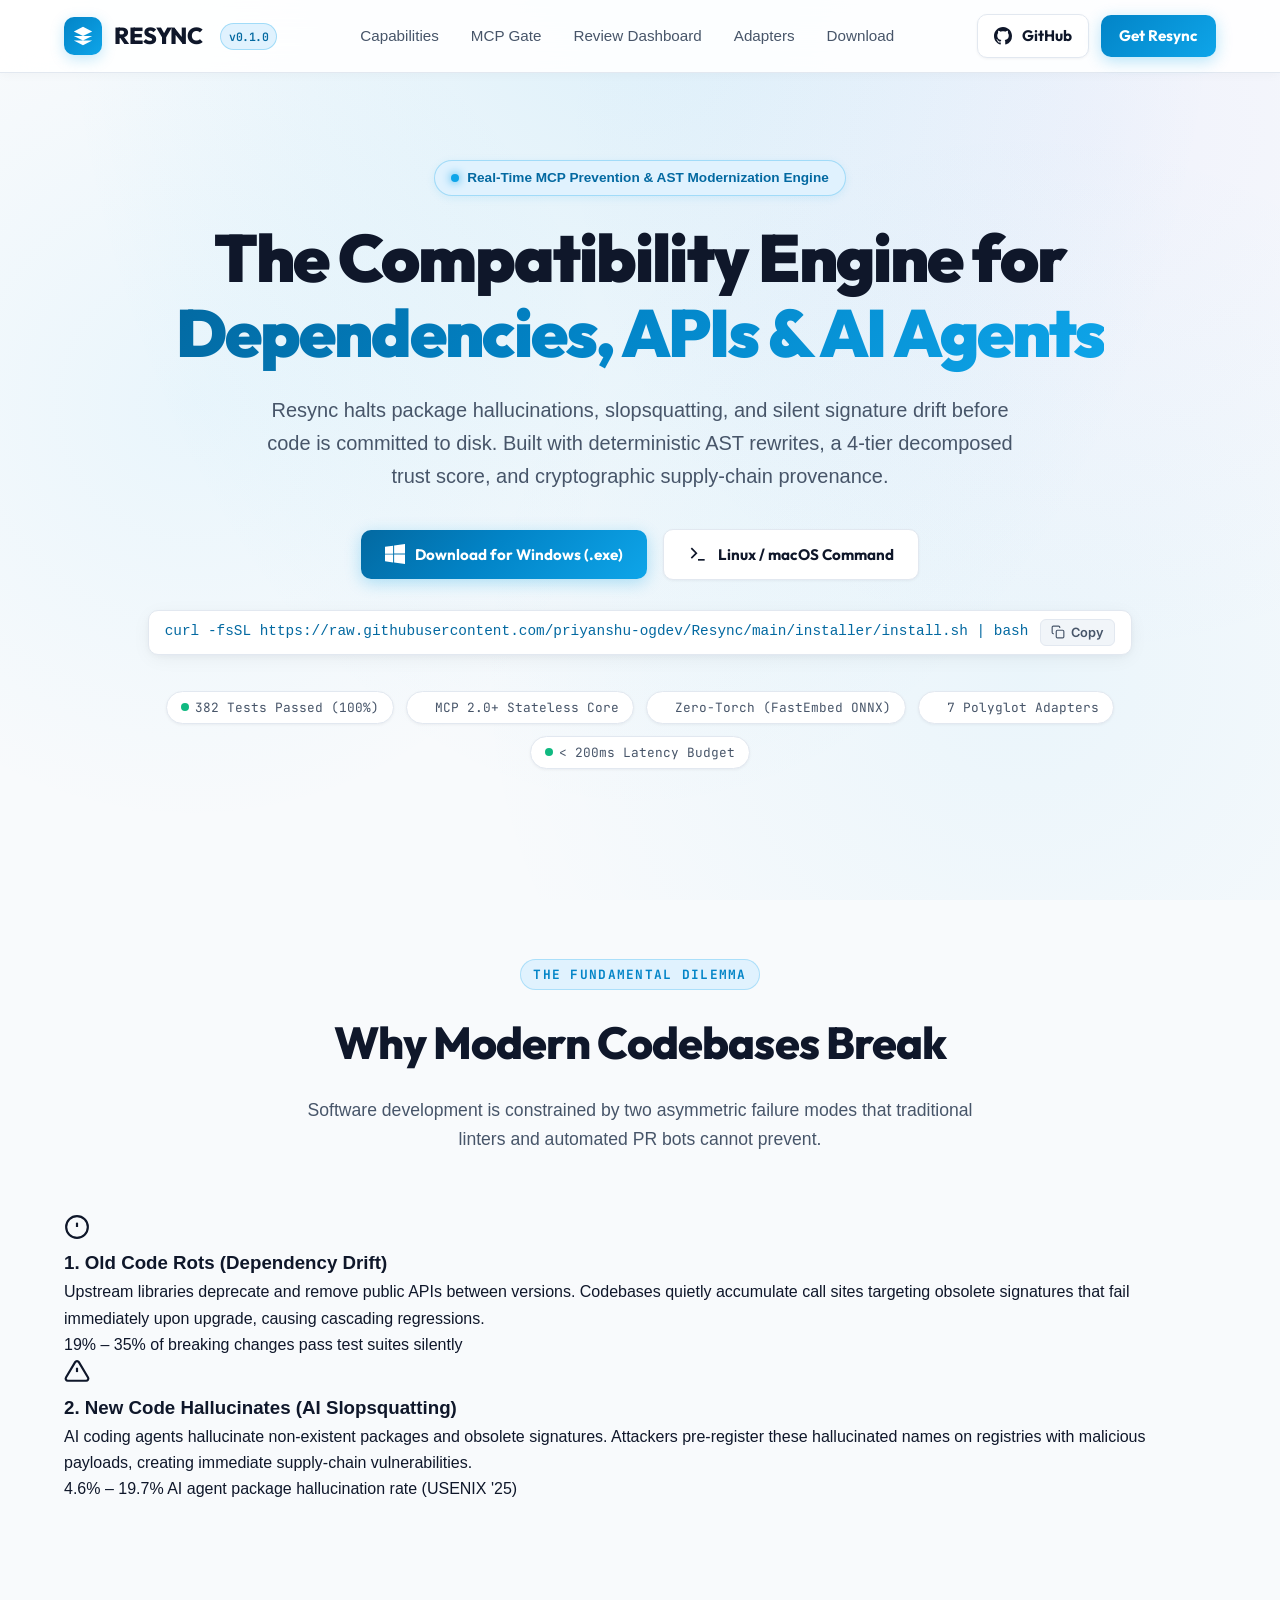
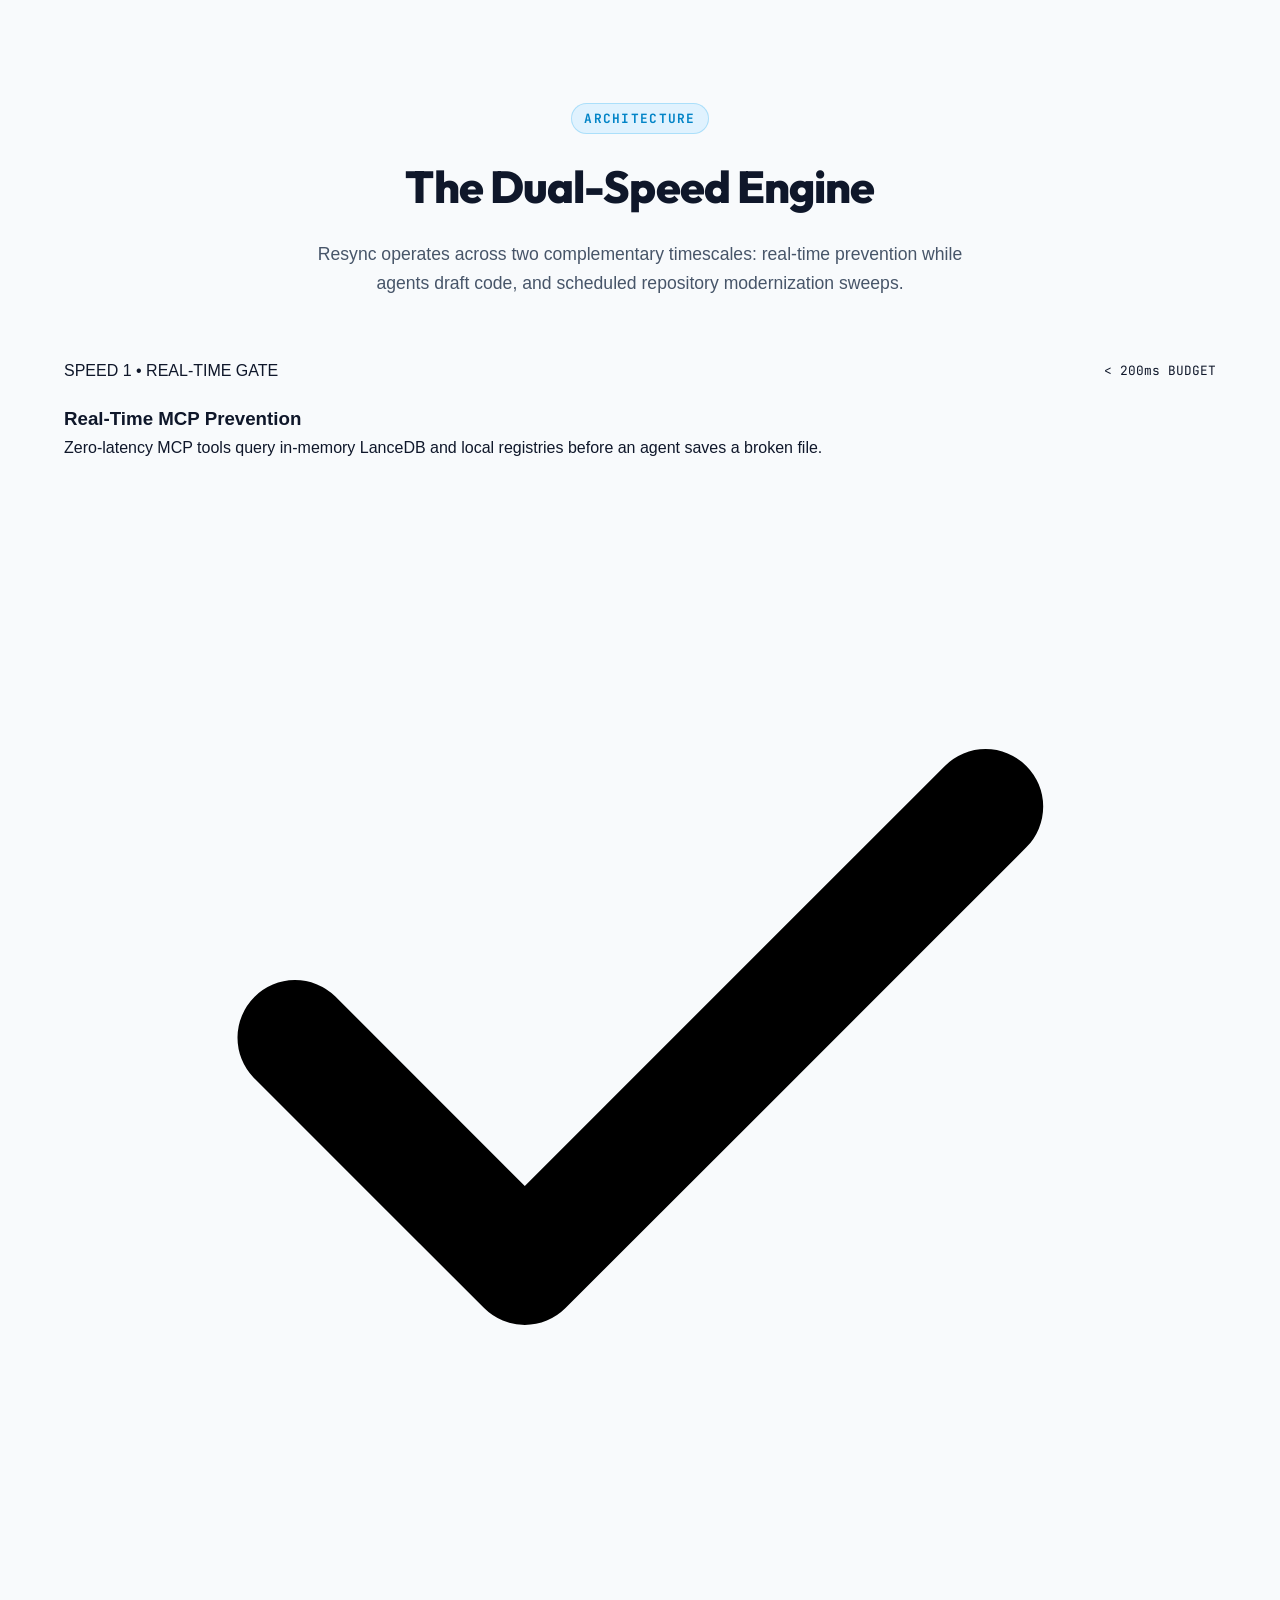
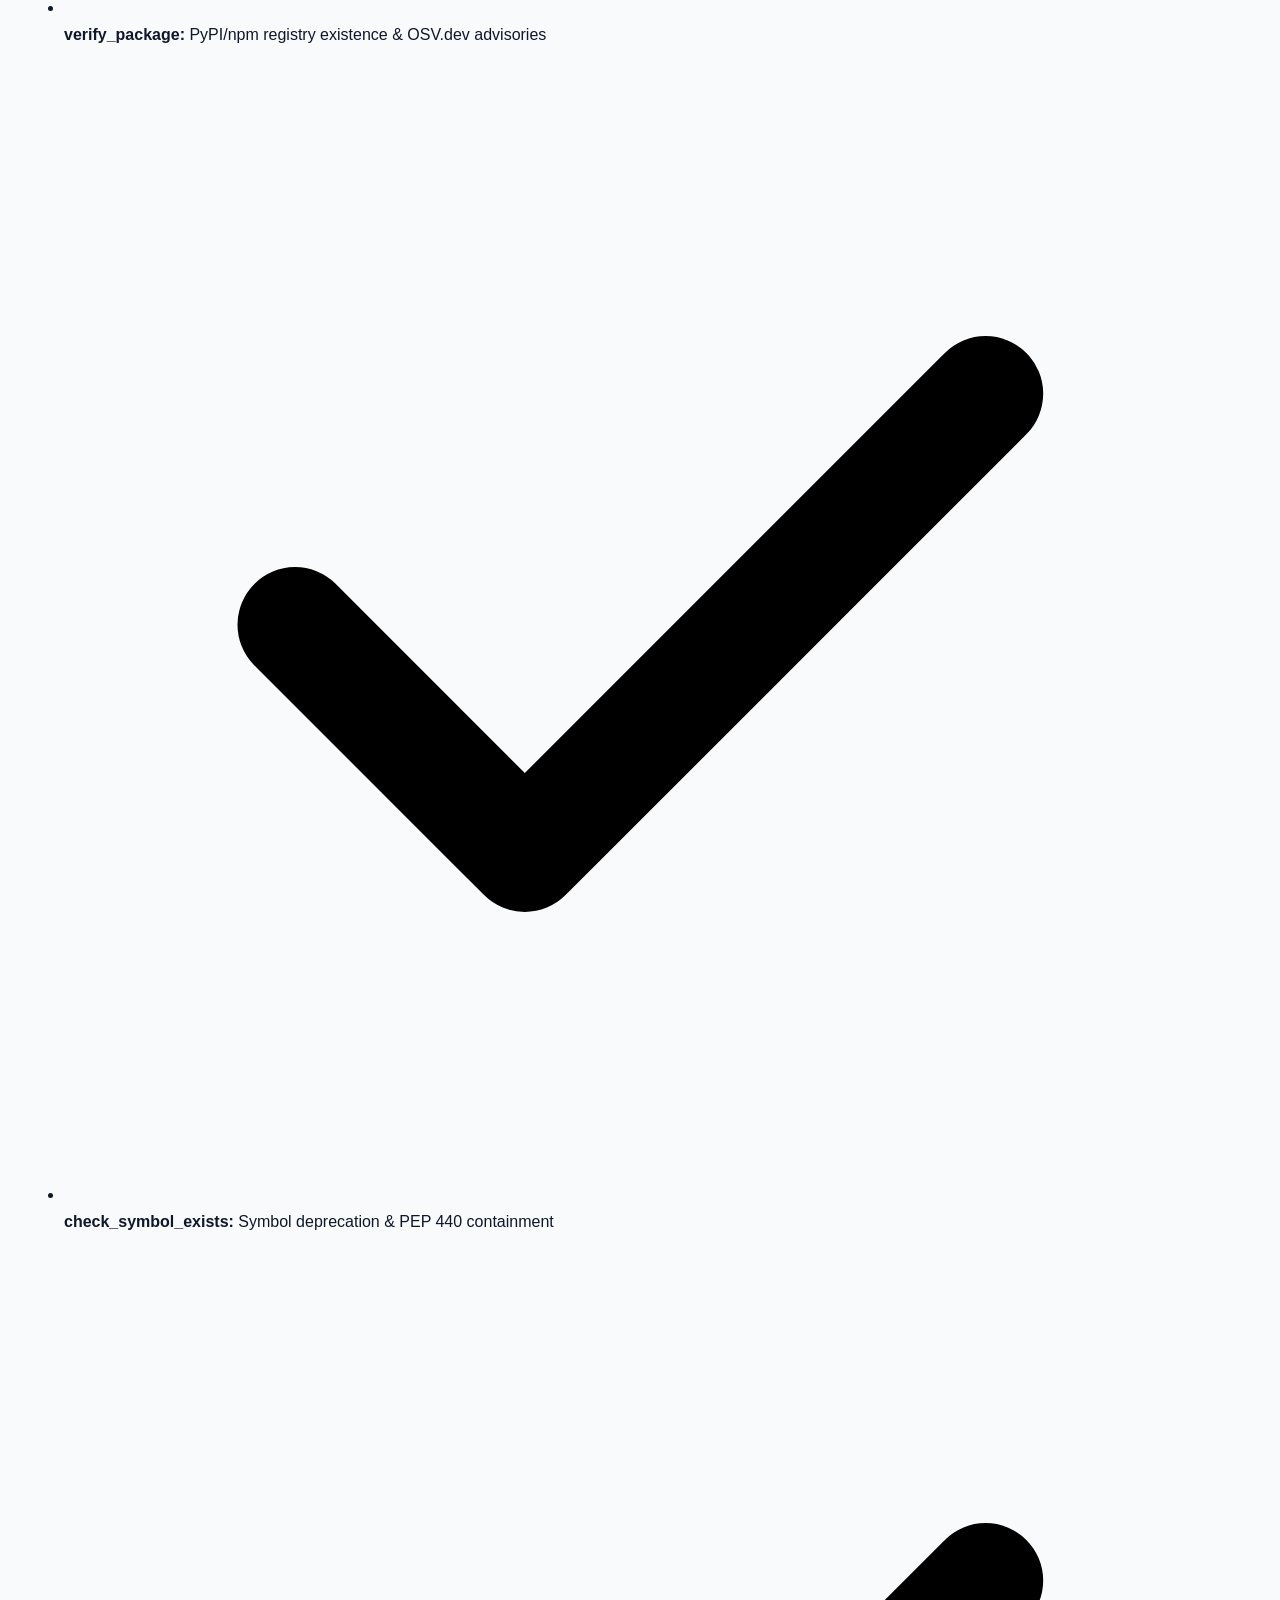
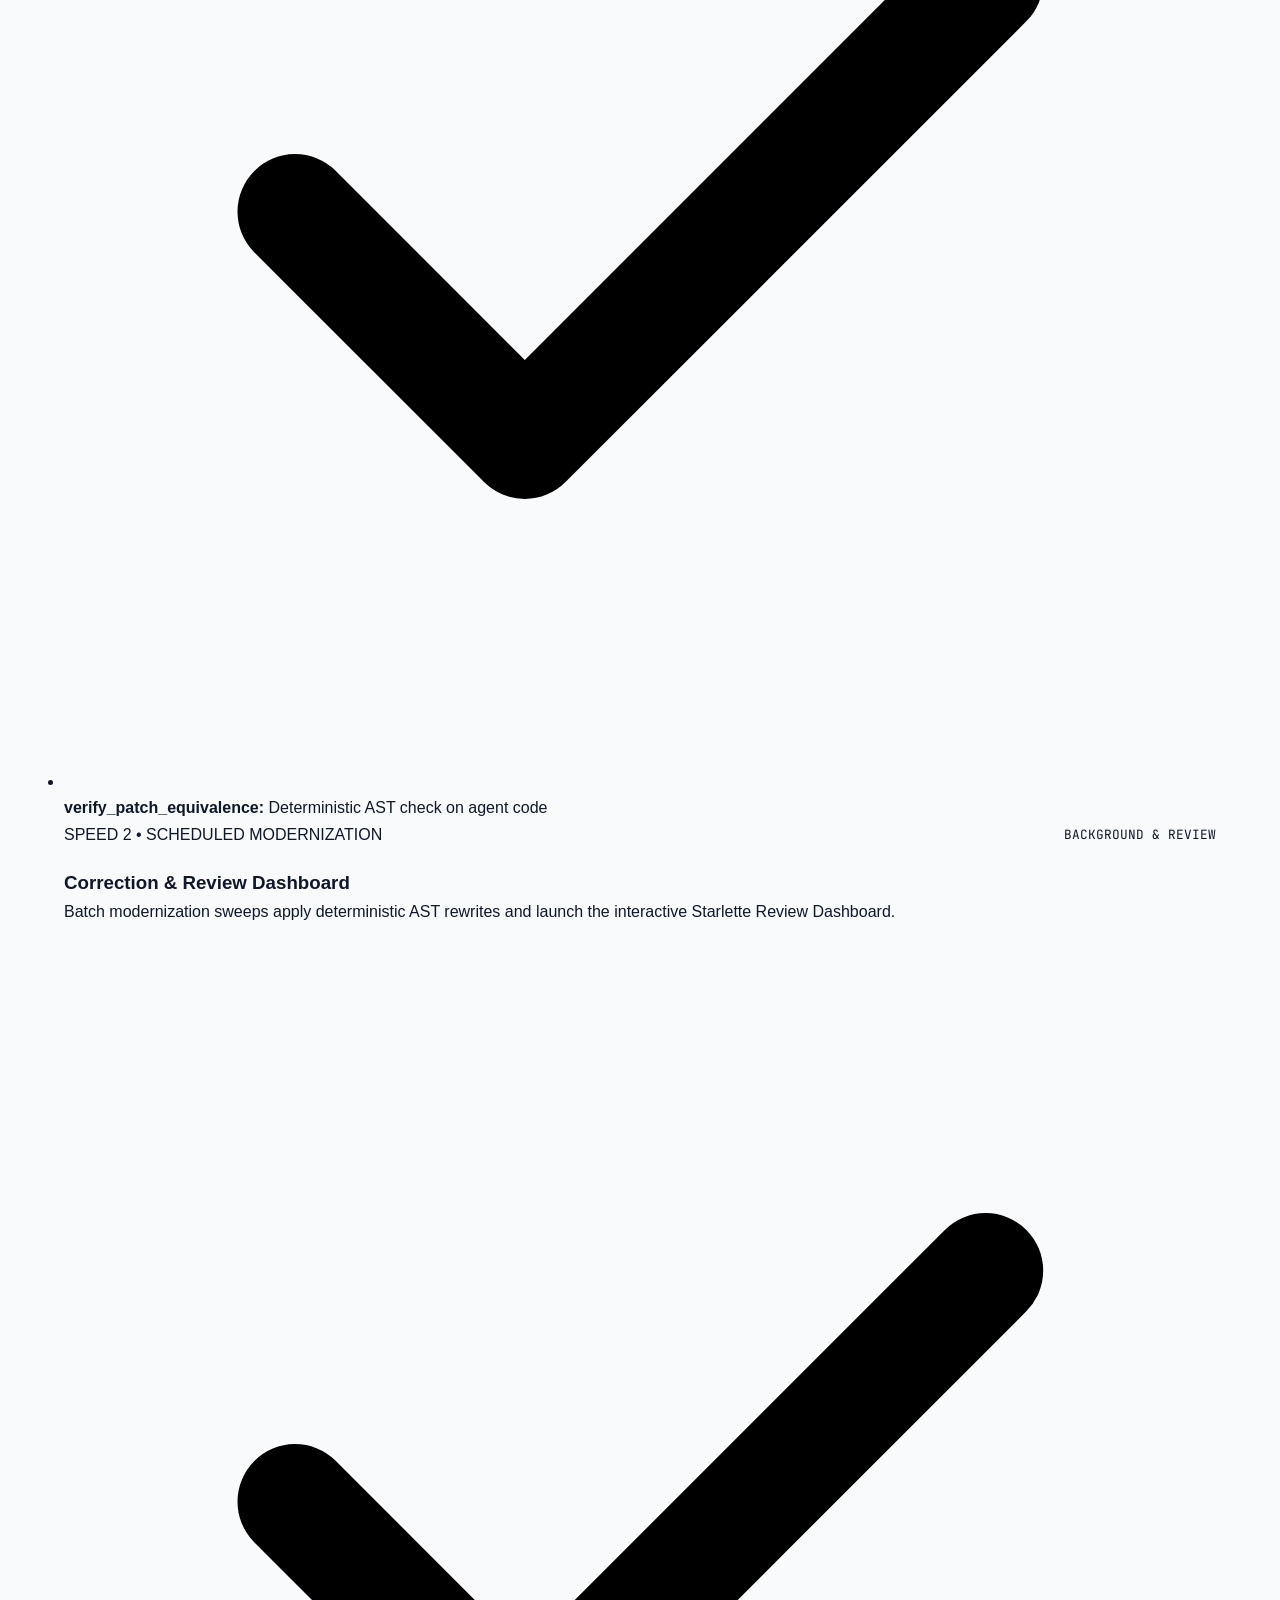
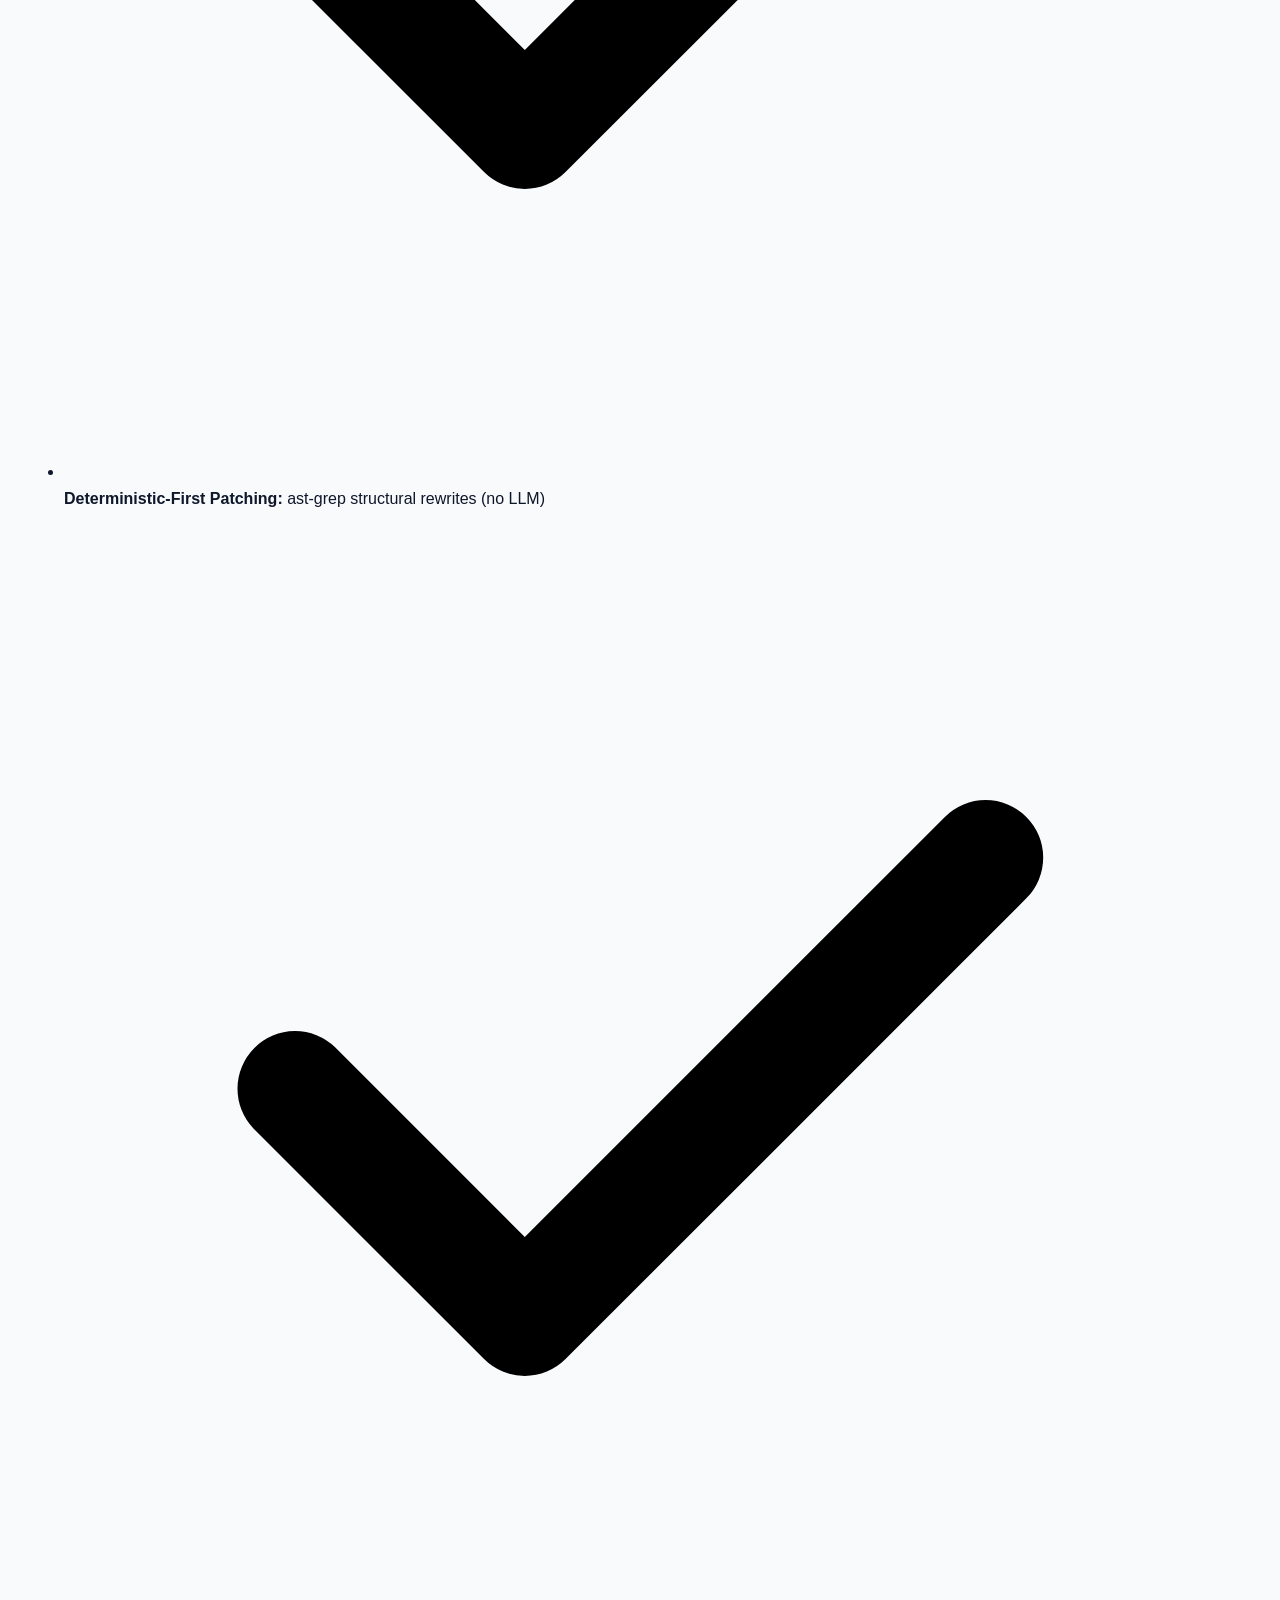
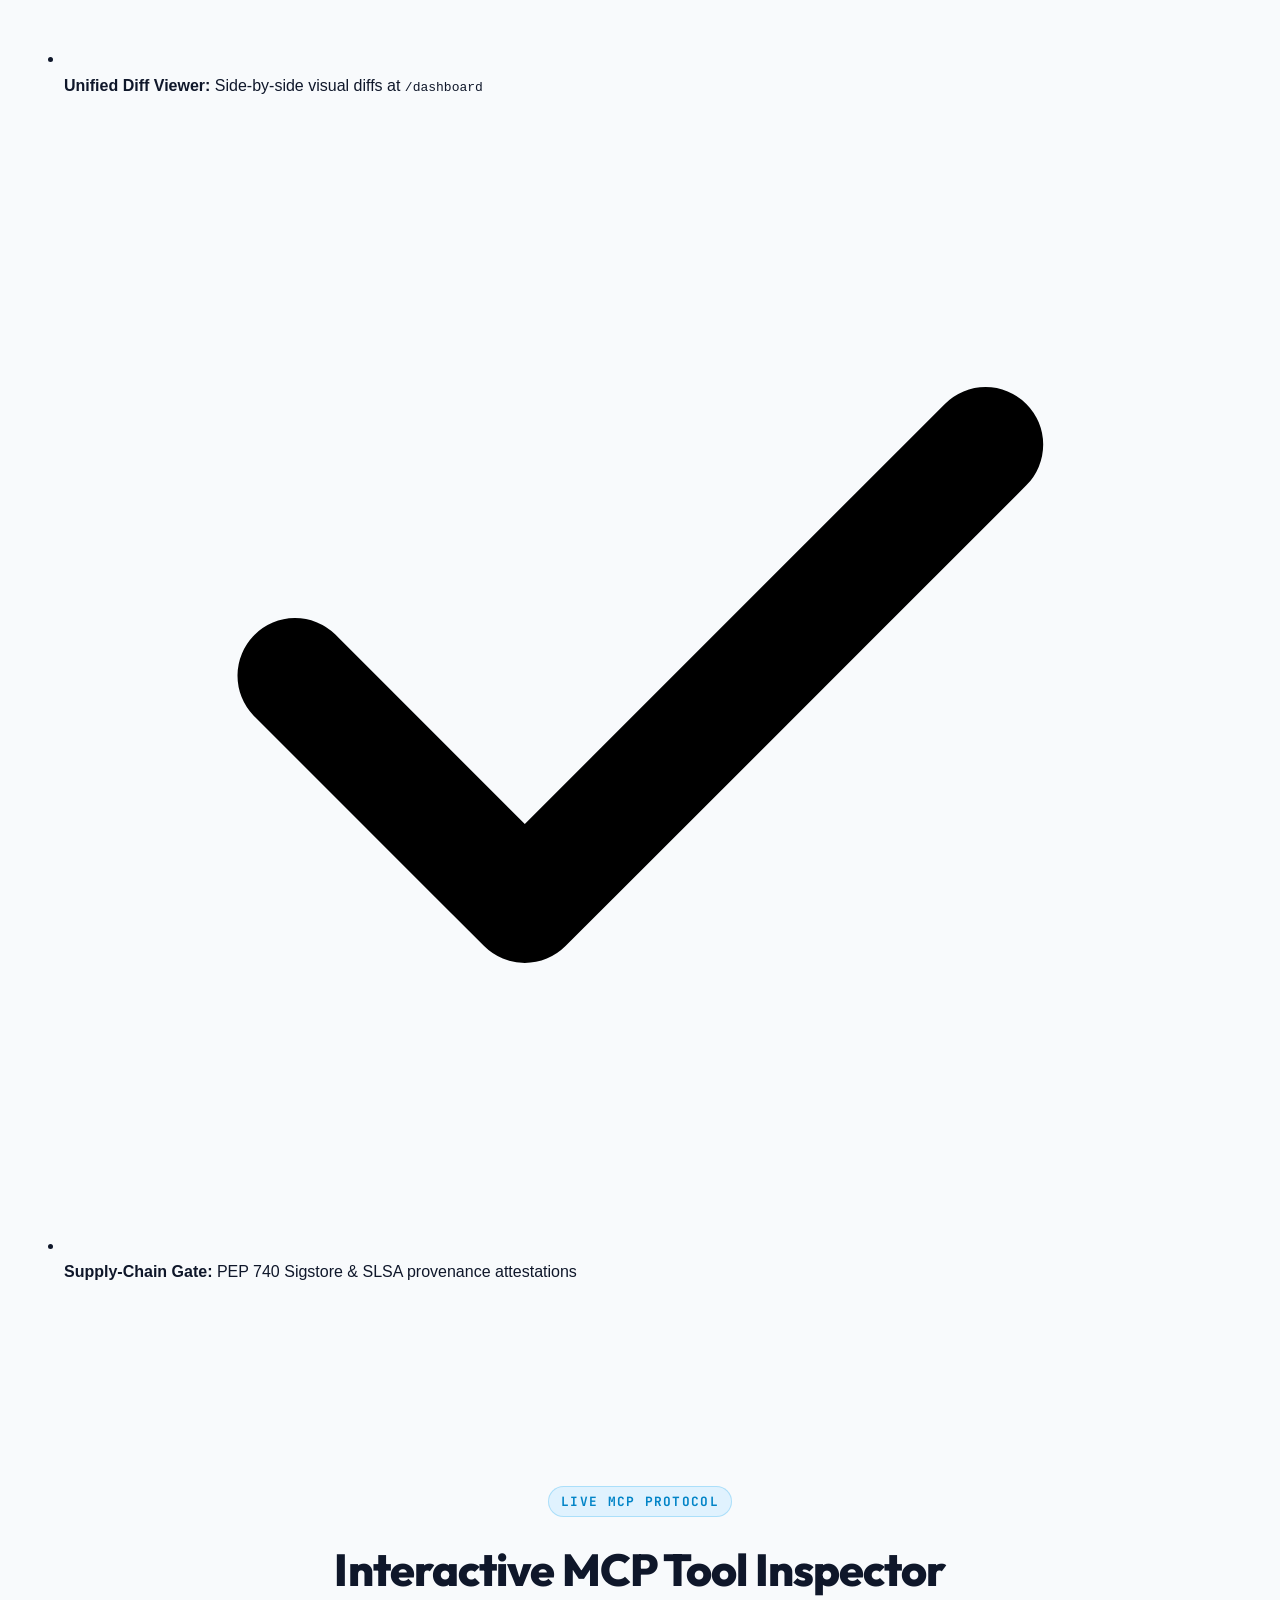
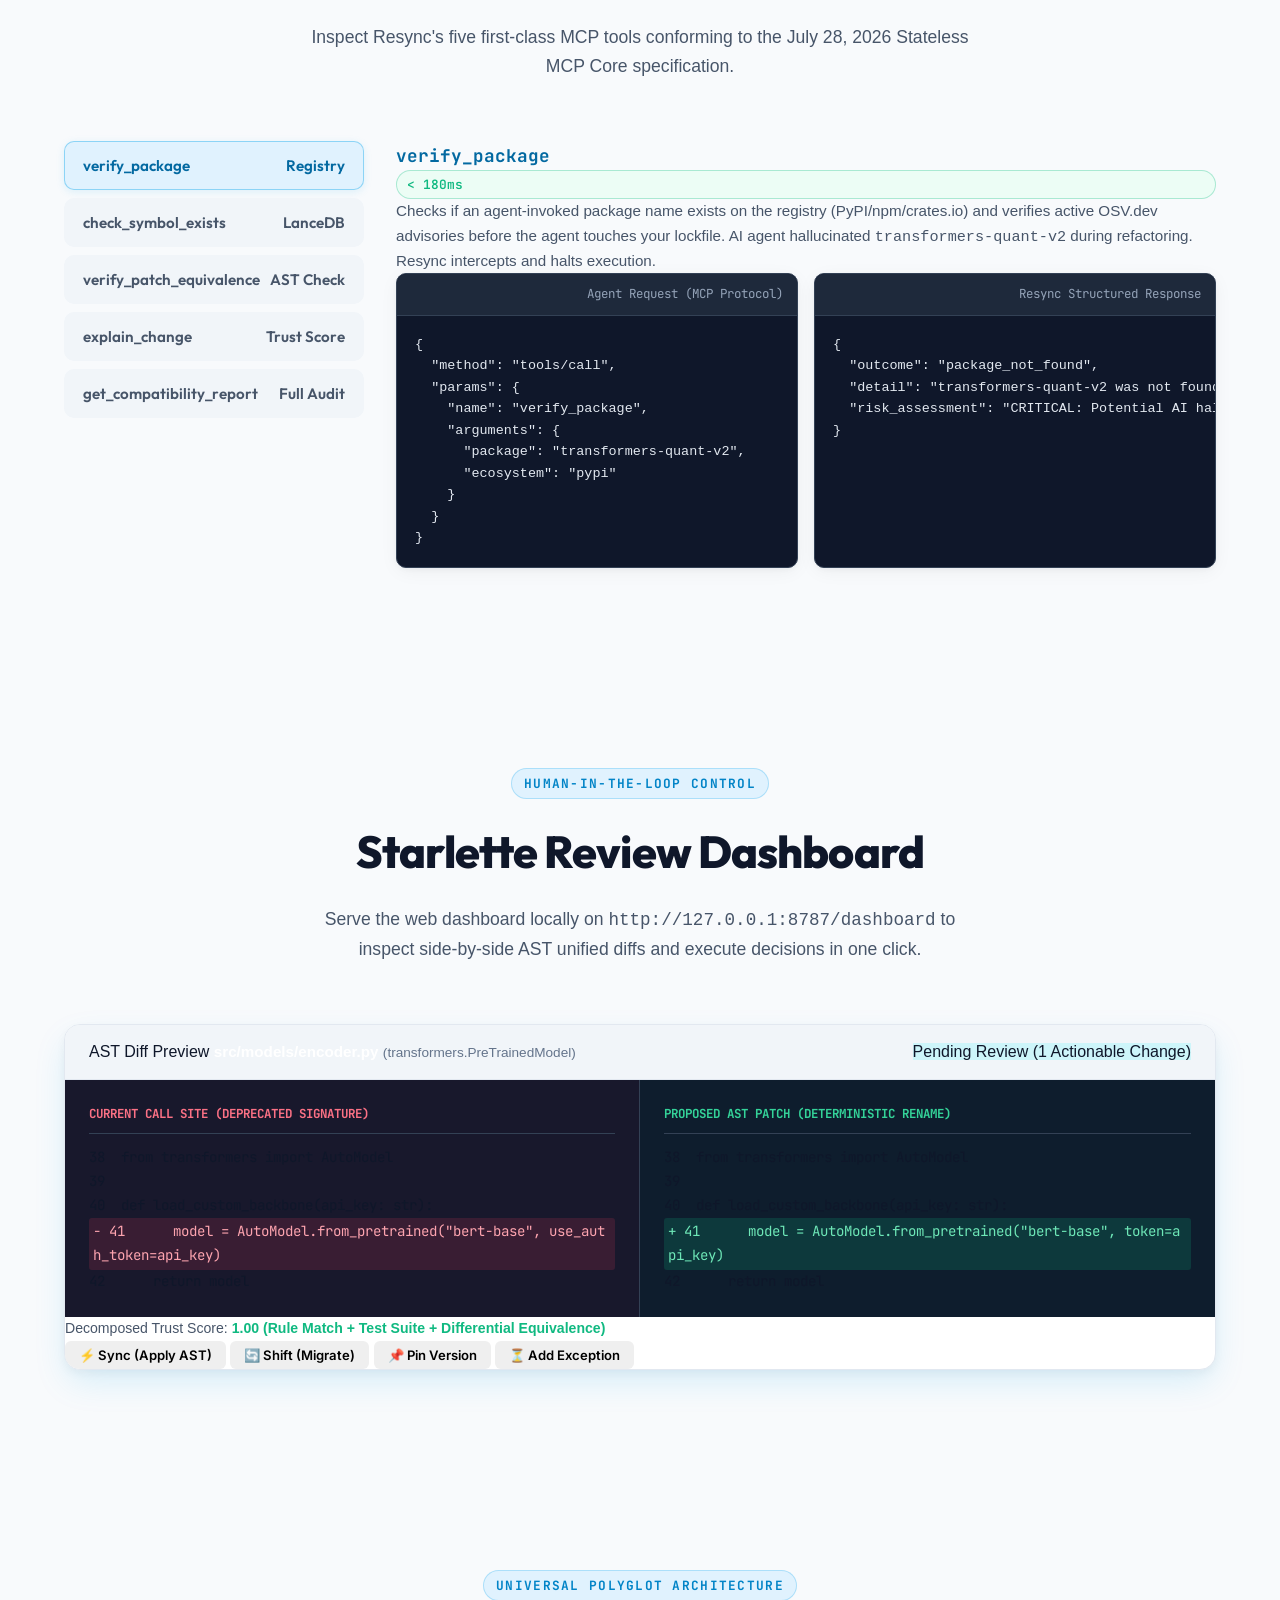
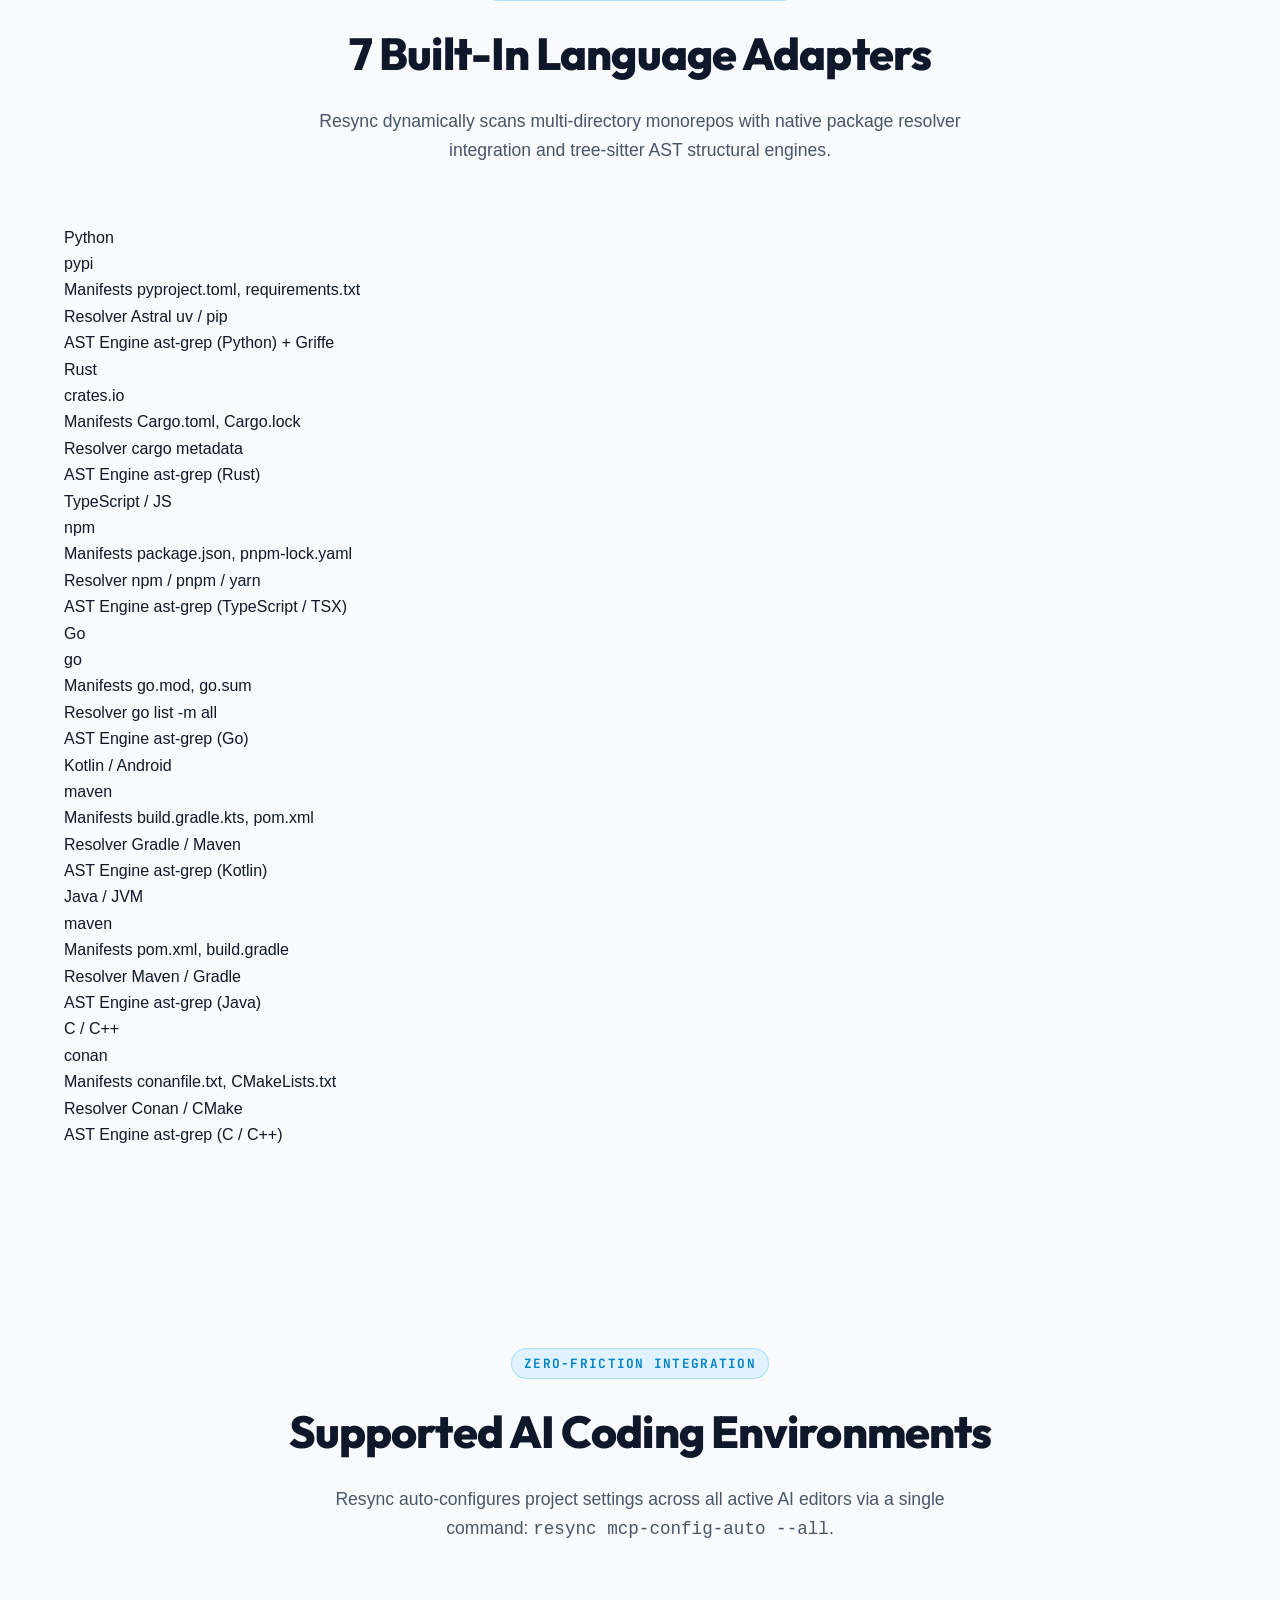
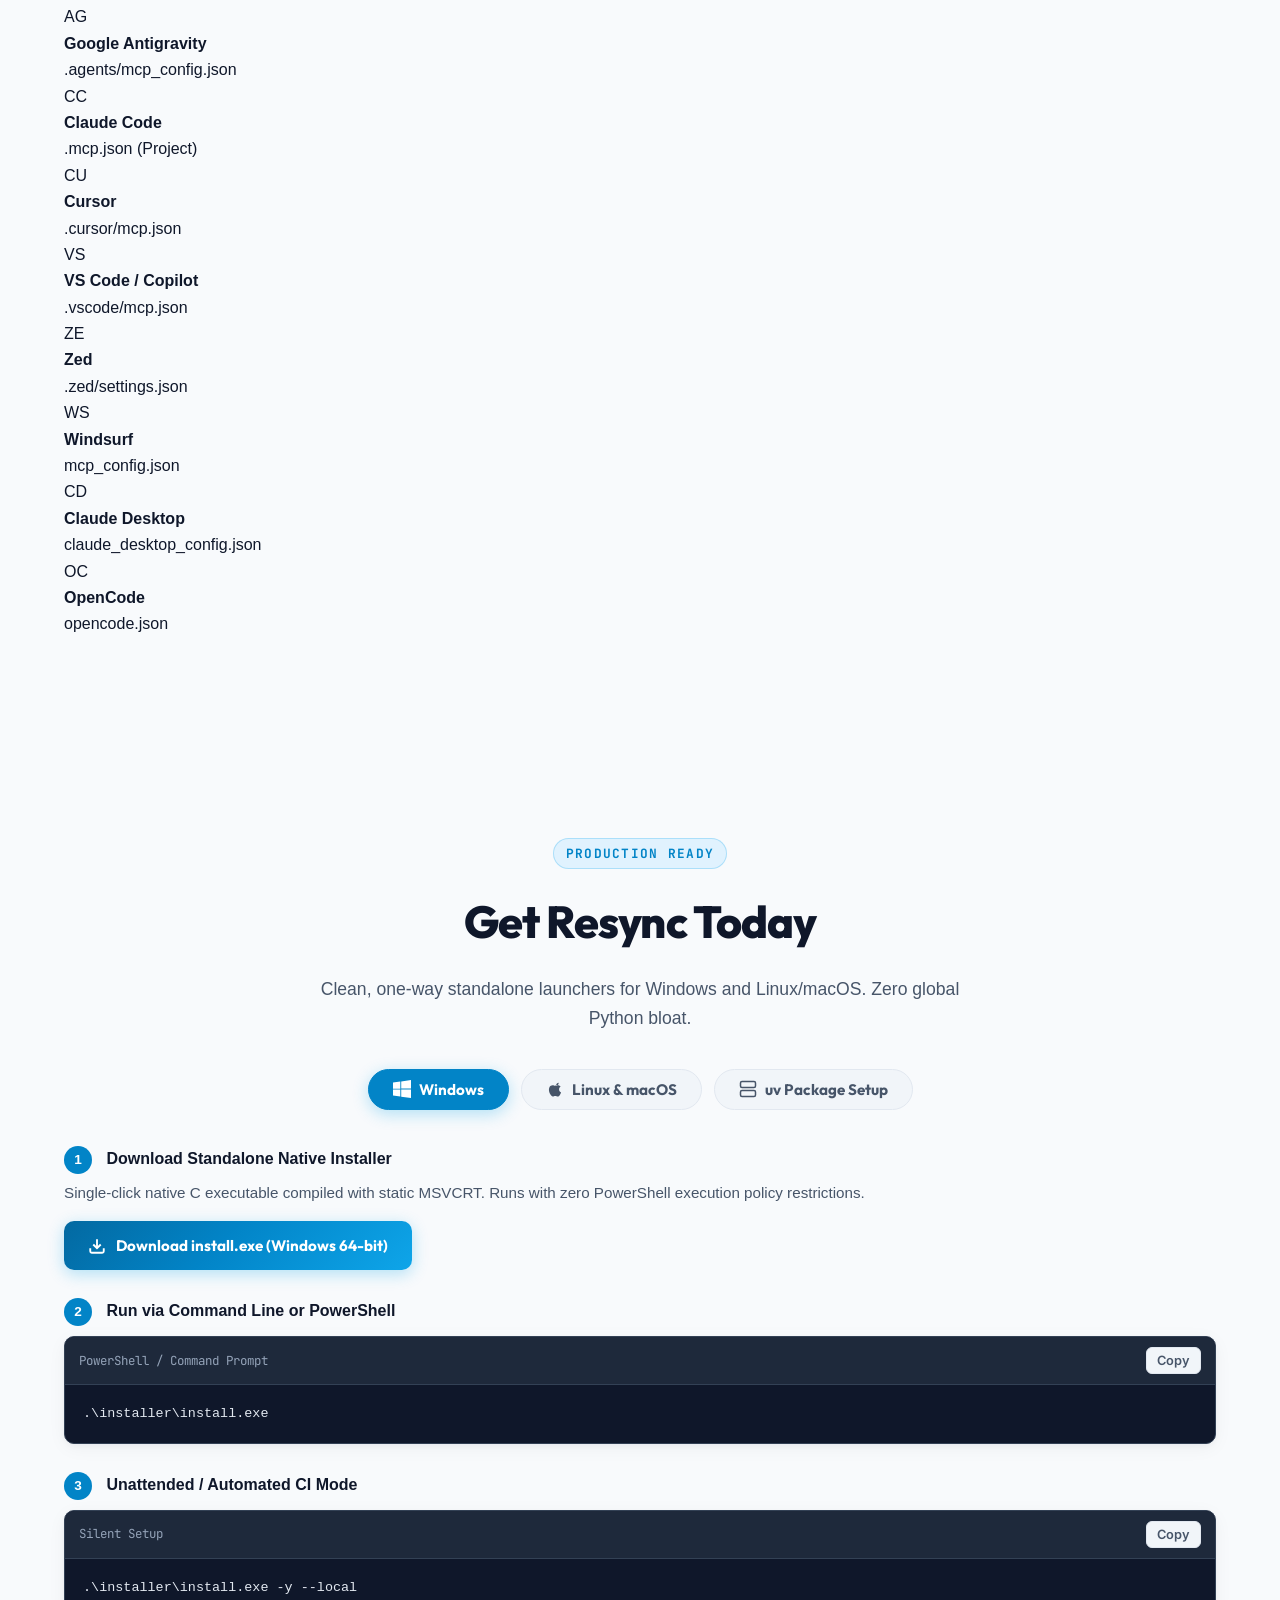
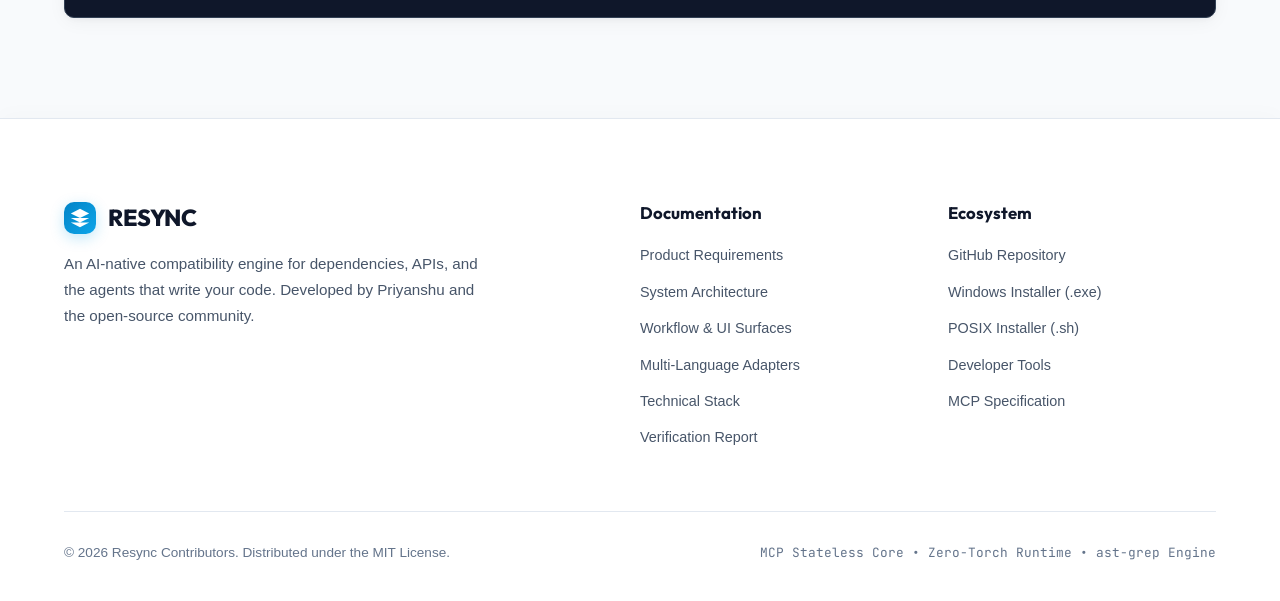
==== index.html @ 00008266 "feat(showcase): rebuild showcase in Light Blue and Gradient Gray with root dual-deployment - Rebuild" ====
<!DOCTYPE html>
<html lang="en">
<head>
  <meta charset="UTF-8">
  <meta name="viewport" content="width=device-width, initial-scale=1.0">
  <title>Resync | AI-Native Dependency & API Compatibility Engine</title>
  <meta name="description" content="Sub-200ms real-time MCP prevention against AI package hallucination, slopsquatting, and silent API drift for modern codebases.">
  <meta property="og:title" content="Resync | AI-Native Dependency & API Compatibility Engine">
  <meta property="og:description" content="Sub-200ms real-time MCP prevention against AI package hallucination, slopsquatting, and silent API drift for modern codebases.">
  <meta property="og:type" content="website">
  <meta property="og:url" content="https://priyanshu-ogdev.github.io/Resync/">
  <meta name="twitter:card" content="summary_large_image">
  <meta name="twitter:title" content="Resync | AI-Native Compatibility Engine">
  <meta name="twitter:description" content="Deterministic AST rewrites, real-time MCP prevention against package hallucination, and 7-language support.">
  <link rel="stylesheet" href="style.css">
  <link rel="icon" href="data:image/svg+xml,<svg xmlns='http://www.w3.org/2000/svg' viewBox='0 0 24 24' fill='%230284c7'><path d='M12 2L2 7l10 5 10-5-10-5zM2 17l10 5 10-5M2 12l10 5 10-5'/></svg>">
  <style>
    /* Critical Inline Fallback: Prevents unstyled white flash and bounds vector elements */
    body { background-color: #f8fafc; color: #0f172a; margin: 0; font-family: -apple-system, BlinkMacSystemFont, 'Segoe UI', Roboto, sans-serif; }
    .navbar { background: rgba(255, 255, 255, 0.9); }
    .logo-icon { width: 38px; height: 38px; min-width: 38px; border-radius: 10px; background: linear-gradient(135deg, #0284c7 0%, #0ea5e9 100%); display: inline-flex; align-items: center; justify-content: center; }
    .logo-icon svg { width: 22px; height: 22px; fill: #ffffff; }
  </style>
</head>
<body>

  <!-- Navigation Bar -->
  <header class="navbar">
    <div class="container navbar-inner">
      <a href="#" class="brand-logo">
        <div class="logo-icon">
          <svg width="22" height="22" viewBox="0 0 24 24" fill="#ffffff">
            <path d="M12 2L2 7l10 5 10-5-10-5zM2 17l10 5 10-5M2 12l10 5 10-5"/>
          </svg>
        </div>
        <span>RESYNC</span>
        <span class="brand-tag">v0.1.0</span>
      </a>

      <nav>
        <ul class="nav-links">
          <li><a href="#features" class="nav-link">Capabilities</a></li>
          <li><a href="#mcp-tools" class="nav-link">MCP Gate</a></li>
          <li><a href="#dashboard" class="nav-link">Review Dashboard</a></li>
          <li><a href="#polyglot" class="nav-link">Adapters</a></li>
          <li><a href="#download-center" class="nav-link">Download</a></li>
        </ul>
      </nav>

      <div class="nav-cta">
        <a href="https://github.com/priyanshu-ogdev/Resync" target="_blank" rel="noopener" class="btn btn-secondary" style="padding: 8px 16px;">
          <svg width="18" height="18" viewBox="0 0 24 24" fill="currentColor">
            <path d="M12 0C5.37 0 0 5.37 0 12c0 5.31 3.435 9.795 8.205 11.385.6.105.825-.255.825-.57 0-.285-.015-1.23-.015-2.235-3.015.555-3.795-.735-4.035-1.41-.135-.345-.72-1.41-1.23-1.695-.42-.225-1.02-.78-.015-.795.945-.015 1.62.87 1.845 1.23 1.08 1.815 2.805 1.305 3.495.99.105-.78.42-1.305.765-1.605-2.67-.3-5.46-1.335-5.46-5.925 0-1.305.465-2.385 1.23-3.225-.12-.3-.54-1.53.12-3.18 0 0 1.005-.315 3.3 1.23.96-.27 1.98-.405 3-.405s2.04.135 3 .405c2.295-1.56 3.3-1.23 3.3-1.23.66 1.65.24 2.88.12 3.18.765.84 1.23 1.905 1.23 3.225 0 4.605-2.805 5.625-5.475 5.925.435.375.81 1.095.81 2.22 0 1.605-.015 2.895-.015 3.3 0 .315.225.69.825.57A12.02 12.02 0 0024 12c0-6.63-5.37-12-12-12z"/>
          </svg>
          GitHub
        </a>
        <a href="#download-center" class="btn btn-primary" style="padding: 8px 18px;">
          Get Resync
        </a>
      </div>
    </div>
  </header>

  <!-- Hero Section -->
  <section class="hero-section text-center">
    <div class="container">
      <div class="hero-pill">
        <span class="hero-pill-pulse"></span>
        <span>Real-Time MCP Prevention & AST Modernization Engine</span>
      </div>

      <h1 class="hero-title">
        The Compatibility Engine for <br>
        <span class="hero-gradient-text">Dependencies, APIs & AI Agents</span>
      </h1>

      <p class="hero-subtitle">
        Resync halts package hallucinations, slopsquatting, and silent signature drift before code is committed to disk. Built with deterministic AST rewrites, a 4-tier decomposed trust score, and cryptographic supply-chain provenance.
      </p>

      <div class="hero-actions">
        <a href="https://raw.githubusercontent.com/priyanshu-ogdev/Resync/main/installer/install.exe" download="install.exe" class="btn btn-glow">
          <svg width="20" height="20" viewBox="0 0 24 24" fill="currentColor">
            <path d="M0 3.449L9.75 2.1v9.451H0m10.949-9.602L24 0v11.4h-13.05M0 12.6h9.75v9.451L0 20.699M10.949 12.6H24V24l-13.05-1.801"/>
          </svg>
          Download for Windows (.exe)
        </a>

        <a href="#download-center" class="btn btn-secondary">
          <svg width="20" height="20" viewBox="0 0 24 24" fill="none" stroke="currentColor" stroke-width="2">
            <polyline points="4 17 10 11 4 5"></polyline>
            <line x1="12" y1="19" x2="20" y2="19"></line>
          </svg>
          Linux / macOS Command
        </a>
      </div>

      <div class="copy-box" style="margin-bottom: 36px;">
        <code>curl -fsSL https://raw.githubusercontent.com/priyanshu-ogdev/Resync/main/installer/install.sh | bash</code>
        <button class="copy-btn" title="Copy command">
          <svg width="14" height="14" viewBox="0 0 24 24" fill="none" stroke="currentColor" stroke-width="2">
            <rect x="9" y="9" width="13" height="13" rx="2" ry="2"></rect>
            <path d="M5 15H4a2 2 0 0 1-2-2V4a2 2 0 0 1 2-2h9a2 2 0 0 1 2 2v1"></path>
          </svg>
          Copy
        </button>
      </div>

      <div class="hero-badges">
        <div class="badge-item">
          <span class="badge-dot green"></span>
          <span>382 Tests Passed (100%)</span>
        </div>
        <div class="badge-item">
          <span class="badge-dot cyan"></span>
          <span>MCP 2.0+ Stateless Core</span>
        </div>
        <div class="badge-item">
          <span class="badge-dot purple"></span>
          <span>Zero-Torch (FastEmbed ONNX)</span>
        </div>
        <div class="badge-item">
          <span class="badge-dot cyan"></span>
          <span>7 Polyglot Adapters</span>
        </div>
        <div class="badge-item">
          <span class="badge-dot green"></span>
          <span>&lt; 200ms Latency Budget</span>
        </div>
      </div>
    </div>
  </section>

  <!-- The Problem Section -->
  <section id="features" class="section">
    <div class="container">
      <div class="section-header text-center">
        <div class="section-tag">The Fundamental Dilemma</div>
        <h2 class="section-title">Why Modern Codebases Break</h2>
        <p class="section-desc">
          Software development is constrained by two asymmetric failure modes that traditional linters and automated PR bots cannot prevent.
        </p>
      </div>

      <div class="problem-grid">
        <div class="glass-card problem-card glow-cyan">
          <div class="problem-icon rose">
            <svg width="26" height="26" viewBox="0 0 24 24" fill="none" stroke="currentColor" stroke-width="2">
              <circle cx="12" cy="12" r="10"></circle>
              <line x1="12" y1="8" x2="12" y2="12"></line>
              <line x1="12" y1="16" x2="12.01" y2="16"></line>
            </svg>
          </div>
          <h3>1. Old Code Rots (Dependency Drift)</h3>
          <p>
            Upstream libraries deprecate and remove public APIs between versions. Codebases quietly accumulate call sites targeting obsolete signatures that fail immediately upon upgrade, causing cascading regressions.
          </p>
          <div class="problem-stat">
            <span class="stat-value rose">19% – 35%</span>
            <span class="stat-label">of breaking changes pass test suites silently</span>
          </div>
        </div>

        <div class="glass-card problem-card glow-purple">
          <div class="problem-icon amber">
            <svg width="26" height="26" viewBox="0 0 24 24" fill="none" stroke="currentColor" stroke-width="2">
              <path d="M10.29 3.86L1.82 18a2 2 0 0 0 1.71 3h16.94a2 2 0 0 0 1.71-3L13.71 3.86a2 2 0 0 0-3.42 0z"></path>
              <line x1="12" y1="9" x2="12" y2="13"></line>
              <line x1="12" y1="17" x2="12.01" y2="17"></line>
            </svg>
          </div>
          <h3>2. New Code Hallucinates (AI Slopsquatting)</h3>
          <p>
            AI coding agents hallucinate non-existent packages and obsolete signatures. Attackers pre-register these hallucinated names on registries with malicious payloads, creating immediate supply-chain vulnerabilities.
          </p>
          <div class="problem-stat">
            <span class="stat-value amber">4.6% – 19.7%</span>
            <span class="stat-label">AI agent package hallucination rate (USENIX '25)</span>
          </div>
        </div>
      </div>
    </div>
  </section>

  <!-- Dual-Speed Architecture -->
  <section class="section">
    <div class="container">
      <div class="section-header text-center">
        <div class="section-tag">Architecture</div>
        <h2 class="section-title">The Dual-Speed Engine</h2>
        <p class="section-desc">
          Resync operates across two complementary timescales: real-time prevention while agents draft code, and scheduled repository modernization sweeps.
        </p>
      </div>

      <div class="dual-speed-grid">
        <div class="glass-card speed-card speed-1">
          <div class="speed-header">
            <span class="speed-badge">SPEED 1 • REAL-TIME GATE</span>
            <span style="font-family: var(--font-mono); font-size: 0.8rem; color: var(--accent-cyan);">&lt; 200ms BUDGET</span>
          </div>
          <h3>Real-Time MCP Prevention</h3>
          <p>
            Zero-latency MCP tools query in-memory LanceDB and local registries before an agent saves a broken file.
          </p>
          <ul class="feature-list">
            <li class="feature-item">
              <svg viewBox="0 0 20 20"><path fill-rule="evenodd" d="M16.707 5.293a1 1 0 010 1.414l-8 8a1 1 0 01-1.414 0l-4-4a1 1 0 011.414-1.414L8 12.586l7.293-7.293a1 1 0 011.414 0z" clip-rule="evenodd"/></svg>
              <span><strong>verify_package:</strong> PyPI/npm registry existence & OSV.dev advisories</span>
            </li>
            <li class="feature-item">
              <svg viewBox="0 0 20 20"><path fill-rule="evenodd" d="M16.707 5.293a1 1 0 010 1.414l-8 8a1 1 0 01-1.414 0l-4-4a1 1 0 011.414-1.414L8 12.586l7.293-7.293a1 1 0 011.414 0z" clip-rule="evenodd"/></svg>
              <span><strong>check_symbol_exists:</strong> Symbol deprecation & PEP 440 containment</span>
            </li>
            <li class="feature-item">
              <svg viewBox="0 0 20 20"><path fill-rule="evenodd" d="M16.707 5.293a1 1 0 010 1.414l-8 8a1 1 0 01-1.414 0l-4-4a1 1 0 011.414-1.414L8 12.586l7.293-7.293a1 1 0 011.414 0z" clip-rule="evenodd"/></svg>
              <span><strong>verify_patch_equivalence:</strong> Deterministic AST check on agent code</span>
            </li>
          </ul>
        </div>

        <div class="glass-card speed-card speed-2">
          <div class="speed-header">
            <span class="speed-badge">SPEED 2 • SCHEDULED MODERNIZATION</span>
            <span style="font-family: var(--font-mono); font-size: 0.8rem; color: var(--accent-purple);">BACKGROUND & REVIEW</span>
          </div>
          <h3>Correction & Review Dashboard</h3>
          <p>
            Batch modernization sweeps apply deterministic AST rewrites and launch the interactive Starlette Review Dashboard.
          </p>
          <ul class="feature-list">
            <li class="feature-item">
              <svg viewBox="0 0 20 20"><path fill-rule="evenodd" d="M16.707 5.293a1 1 0 010 1.414l-8 8a1 1 0 01-1.414 0l-4-4a1 1 0 011.414-1.414L8 12.586l7.293-7.293a1 1 0 011.414 0z" clip-rule="evenodd"/></svg>
              <span><strong>Deterministic-First Patching:</strong> ast-grep structural rewrites (no LLM)</span>
            </li>
            <li class="feature-item">
              <svg viewBox="0 0 20 20"><path fill-rule="evenodd" d="M16.707 5.293a1 1 0 010 1.414l-8 8a1 1 0 01-1.414 0l-4-4a1 1 0 011.414-1.414L8 12.586l7.293-7.293a1 1 0 011.414 0z" clip-rule="evenodd"/></svg>
              <span><strong>Unified Diff Viewer:</strong> Side-by-side visual diffs at <code>/dashboard</code></span>
            </li>
            <li class="feature-item">
              <svg viewBox="0 0 20 20"><path fill-rule="evenodd" d="M16.707 5.293a1 1 0 010 1.414l-8 8a1 1 0 01-1.414 0l-4-4a1 1 0 011.414-1.414L8 12.586l7.293-7.293a1 1 0 011.414 0z" clip-rule="evenodd"/></svg>
              <span><strong>Supply-Chain Gate:</strong> PEP 740 Sigstore & SLSA provenance attestations</span>
            </li>
          </ul>
        </div>
      </div>
    </div>
  </section>

  <!-- Interactive 5-Tool MCP Playground -->
  <section id="mcp-tools" class="section">
    <div class="container">
      <div class="section-header text-center">
        <div class="section-tag">Live MCP Protocol</div>
        <h2 class="section-title">Interactive MCP Tool Inspector</h2>
        <p class="section-desc">
          Inspect Resync's five first-class MCP tools conforming to the July 28, 2026 Stateless MCP Core specification.
        </p>
      </div>

      <div class="playground-layout">
        <div class="tool-nav">
          <button class="tool-btn active" data-tool="verify_package">
            <span>verify_package</span>
            <span class="badge-tier">Registry</span>
          </button>
          <button class="tool-btn" data-tool="check_symbol_exists">
            <span>check_symbol_exists</span>
            <span class="badge-tier">LanceDB</span>
          </button>
          <button class="tool-btn" data-tool="verify_patch_equivalence">
            <span>verify_patch_equivalence</span>
            <span class="badge-tier">AST Check</span>
          </button>
          <button class="tool-btn" data-tool="explain_change">
            <span>explain_change</span>
            <span class="badge-tier">Trust Score</span>
          </button>
          <button class="tool-btn" data-tool="get_compatibility_report">
            <span>get_compatibility_report</span>
            <span class="badge-tier">Full Audit</span>
          </button>
        </div>

        <div class="tool-display">
          <div class="tool-header-display">
            <div>
              <span id="playground-tool-name" class="tool-name-code">verify_package</span>
            </div>
            <div id="playground-tool-latency" class="tool-latency-pill">&lt; 180ms</div>
          </div>

          <p id="playground-tool-desc" class="tool-desc-display">
            Checks if an agent-invoked package name exists on the registry (PyPI/npm/crates.io) and verifies active OSV.dev advisories before the agent touches your lockfile. AI agent hallucinated <code>transformers-quant-v2</code> during refactoring. Resync intercepts and halts execution.
          </p>

          <div style="display: grid; grid-template-columns: repeat(auto-fit, minmax(280px, 1fr)); gap: 16px;">
            <div class="code-window">
              <div class="code-window-bar">
                <div class="window-dots">
                  <span class="window-dot red"></span>
                  <span class="window-dot yellow"></span>
                  <span class="window-dot green"></span>
                </div>
                <span class="window-title">Agent Request (MCP Protocol)</span>
              </div>
              <div class="code-content">
                <pre id="playground-req">{
  "method": "tools/call",
  "params": {
    "name": "verify_package",
    "arguments": {
      "package": "transformers-quant-v2",
      "ecosystem": "pypi"
    }
  }
}</pre>
              </div>
            </div>

            <div class="code-window">
              <div class="code-window-bar">
                <div class="window-dots">
                  <span class="window-dot red"></span>
                  <span class="window-dot yellow"></span>
                  <span class="window-dot green"></span>
                </div>
                <span class="window-title">Resync Structured Response</span>
              </div>
              <div class="code-content">
                <pre id="playground-res">{
  "outcome": "package_not_found",
  "detail": "transformers-quant-v2 was not found on PyPI registry.",
  "risk_assessment": "CRITICAL: Potential AI hallucination / slopsquatting vector."
}</pre>
              </div>
            </div>
          </div>
        </div>
      </div>
    </div>
  </section>

  <!-- Starlette Web Review Dashboard Mockup -->
  <section id="dashboard" class="section">
    <div class="container">
      <div class="section-header text-center">
        <div class="section-tag">Human-In-The-Loop Control</div>
        <h2 class="section-title">Starlette Review Dashboard</h2>
        <p class="section-desc">
          Serve the web dashboard locally on <code>http://127.0.0.1:8787/dashboard</code> to inspect side-by-side AST unified diffs and execute decisions in one click.
        </p>
      </div>

      <div class="dashboard-preview">
        <div class="dashboard-bar">
          <div class="dashboard-title-group">
            <span class="dash-badge">AST Diff Preview</span>
            <span style="font-size: 0.95rem; font-weight: 600; color: #fff;">src/models/encoder.py</span>
            <span style="color: var(--text-muted); font-size: 0.85rem;">(transformers.PreTrainedModel)</span>
          </div>
          <div>
            <span id="dash-status-badge" class="dash-badge" style="background: rgba(0, 242, 254, 0.15); color: var(--accent-cyan);">
              Pending Review (1 Actionable Change)
            </span>
          </div>
        </div>

        <div class="diff-container">
          <div class="diff-col old">
            <div class="diff-header">Current Call Site (Deprecated Signature)</div>
            <div class="diff-line neutral">38  from transformers import AutoModel</div>
            <div class="diff-line neutral">39  </div>
            <div class="diff-line neutral">40  def load_custom_backbone(api_key: str):</div>
            <div class="diff-line del">- 41      model = AutoModel.from_pretrained("bert-base", use_auth_token=api_key)</div>
            <div class="diff-line neutral">42      return model</div>
          </div>

          <div class="diff-col new">
            <div class="diff-header">Proposed AST Patch (Deterministic RENAME)</div>
            <div class="diff-line neutral">38  from transformers import AutoModel</div>
            <div class="diff-line neutral">39  </div>
            <div class="diff-line neutral">40  def load_custom_backbone(api_key: str):</div>
            <div class="diff-line add">+ 41      model = AutoModel.from_pretrained("bert-base", token=api_key)</div>
            <div class="diff-line neutral">42      return model</div>
          </div>
        </div>

        <div class="dashboard-actions-bar">
          <div style="font-size: 0.88rem; color: var(--text-secondary);">
            Decomposed Trust Score: <strong style="color: var(--accent-green);">1.00 (Rule Match + Test Suite + Differential Equivalence)</strong>
          </div>
          <div class="action-buttons-group">
            <button class="btn-action sync" title="Apply AST replacement directly to file">⚡ Sync (Apply AST)</button>
            <button class="btn-action shift" title="Flag call site for architectural redesign">🔄 Shift (Migrate)</button>
            <button class="btn-action pin" title="Freeze library ceiling in resync.toml">📌 Pin Version</button>
            <button class="btn-action exception" title="Create time-bound frozen exception with expiry">⏳ Add Exception</button>
          </div>
        </div>
      </div>
    </div>
  </section>

  <!-- Polyglot Multi-Language Ecosystem -->
  <section id="polyglot" class="section">
    <div class="container">
      <div class="section-header text-center">
        <div class="section-tag">Universal Polyglot Architecture</div>
        <h2 class="section-title">7 Built-In Language Adapters</h2>
        <p class="section-desc">
          Resync dynamically scans multi-directory monorepos with native package resolver integration and tree-sitter AST structural engines.
        </p>
      </div>

      <div class="adapters-grid">
        <div class="glass-card adapter-card">
          <div class="adapter-header">
            <div class="adapter-name">
              <span>Python</span>
            </div>
            <span class="adapter-eco">pypi</span>
          </div>
          <div class="adapter-detail-row">
            <span class="detail-label">Manifests</span>
            <span class="detail-val">pyproject.toml, requirements.txt</span>
          </div>
          <div class="adapter-detail-row">
            <span class="detail-label">Resolver</span>
            <span class="detail-val">Astral uv / pip</span>
          </div>
          <div class="adapter-detail-row">
            <span class="detail-label">AST Engine</span>
            <span class="detail-val">ast-grep (Python) + Griffe</span>
          </div>
        </div>

        <div class="glass-card adapter-card">
          <div class="adapter-header">
            <div class="adapter-name">
              <span>Rust</span>
            </div>
            <span class="adapter-eco">crates.io</span>
          </div>
          <div class="adapter-detail-row">
            <span class="detail-label">Manifests</span>
            <span class="detail-val">Cargo.toml, Cargo.lock</span>
          </div>
          <div class="adapter-detail-row">
            <span class="detail-label">Resolver</span>
            <span class="detail-val">cargo metadata</span>
          </div>
          <div class="adapter-detail-row">
            <span class="detail-label">AST Engine</span>
            <span class="detail-val">ast-grep (Rust)</span>
          </div>
        </div>

        <div class="glass-card adapter-card">
          <div class="adapter-header">
            <div class="adapter-name">
              <span>TypeScript / JS</span>
            </div>
            <span class="adapter-eco">npm</span>
          </div>
          <div class="adapter-detail-row">
            <span class="detail-label">Manifests</span>
            <span class="detail-val">package.json, pnpm-lock.yaml</span>
          </div>
          <div class="adapter-detail-row">
            <span class="detail-label">Resolver</span>
            <span class="detail-val">npm / pnpm / yarn</span>
          </div>
          <div class="adapter-detail-row">
            <span class="detail-label">AST Engine</span>
            <span class="detail-val">ast-grep (TypeScript / TSX)</span>
          </div>
        </div>

        <div class="glass-card adapter-card">
          <div class="adapter-header">
            <div class="adapter-name">
              <span>Go</span>
            </div>
            <span class="adapter-eco">go</span>
          </div>
          <div class="adapter-detail-row">
            <span class="detail-label">Manifests</span>
            <span class="detail-val">go.mod, go.sum</span>
          </div>
          <div class="adapter-detail-row">
            <span class="detail-label">Resolver</span>
            <span class="detail-val">go list -m all</span>
          </div>
          <div class="adapter-detail-row">
            <span class="detail-label">AST Engine</span>
            <span class="detail-val">ast-grep (Go)</span>
          </div>
        </div>

        <div class="glass-card adapter-card">
          <div class="adapter-header">
            <div class="adapter-name">
              <span>Kotlin / Android</span>
            </div>
            <span class="adapter-eco">maven</span>
          </div>
          <div class="adapter-detail-row">
            <span class="detail-label">Manifests</span>
            <span class="detail-val">build.gradle.kts, pom.xml</span>
          </div>
          <div class="adapter-detail-row">
            <span class="detail-label">Resolver</span>
            <span class="detail-val">Gradle / Maven</span>
          </div>
          <div class="adapter-detail-row">
            <span class="detail-label">AST Engine</span>
            <span class="detail-val">ast-grep (Kotlin)</span>
          </div>
        </div>

        <div class="glass-card adapter-card">
          <div class="adapter-header">
            <div class="adapter-name">
              <span>Java / JVM</span>
            </div>
            <span class="adapter-eco">maven</span>
          </div>
          <div class="adapter-detail-row">
            <span class="detail-label">Manifests</span>
            <span class="detail-val">pom.xml, build.gradle</span>
          </div>
          <div class="adapter-detail-row">
            <span class="detail-label">Resolver</span>
            <span class="detail-val">Maven / Gradle</span>
          </div>
          <div class="adapter-detail-row">
            <span class="detail-label">AST Engine</span>
            <span class="detail-val">ast-grep (Java)</span>
          </div>
        </div>

        <div class="glass-card adapter-card">
          <div class="adapter-header">
            <div class="adapter-name">
              <span>C / C++</span>
            </div>
            <span class="adapter-eco">conan</span>
          </div>
          <div class="adapter-detail-row">
            <span class="detail-label">Manifests</span>
            <span class="detail-val">conanfile.txt, CMakeLists.txt</span>
          </div>
          <div class="adapter-detail-row">
            <span class="detail-label">Resolver</span>
            <span class="detail-val">Conan / CMake</span>
          </div>
          <div class="adapter-detail-row">
            <span class="detail-label">AST Engine</span>
            <span class="detail-val">ast-grep (C / C++)</span>
          </div>
        </div>
      </div>
    </div>
  </section>

  <!-- Universal AI Coding Agents Grid -->
  <section class="section">
    <div class="container">
      <div class="section-header text-center">
        <div class="section-tag">Zero-Friction Integration</div>
        <h2 class="section-title">Supported AI Coding Environments</h2>
        <p class="section-desc">
          Resync auto-configures project settings across all active AI editors via a single command: <code>resync mcp-config-auto --all</code>.
        </p>
      </div>

      <div class="agents-grid">
        <div class="agent-card">
          <div class="agent-avatar">AG</div>
          <div class="agent-meta">
            <h4>Google Antigravity</h4>
            <p>.agents/mcp_config.json</p>
          </div>
        </div>

        <div class="agent-card">
          <div class="agent-avatar">CC</div>
          <div class="agent-meta">
            <h4>Claude Code</h4>
            <p>.mcp.json (Project)</p>
          </div>
        </div>

        <div class="agent-card">
          <div class="agent-avatar">CU</div>
          <div class="agent-meta">
            <h4>Cursor</h4>
            <p>.cursor/mcp.json</p>
          </div>
        </div>

        <div class="agent-card">
          <div class="agent-avatar">VS</div>
          <div class="agent-meta">
            <h4>VS Code / Copilot</h4>
            <p>.vscode/mcp.json</p>
          </div>
        </div>

        <div class="agent-card">
          <div class="agent-avatar">ZE</div>
          <div class="agent-meta">
            <h4>Zed</h4>
            <p>.zed/settings.json</p>
          </div>
        </div>

        <div class="agent-card">
          <div class="agent-avatar">WS</div>
          <div class="agent-meta">
            <h4>Windsurf</h4>
            <p>mcp_config.json</p>
          </div>
        </div>

        <div class="agent-card">
          <div class="agent-avatar">CD</div>
          <div class="agent-meta">
            <h4>Claude Desktop</h4>
            <p>claude_desktop_config.json</p>
          </div>
        </div>

        <div class="agent-card">
          <div class="agent-avatar">OC</div>
          <div class="agent-meta">
            <h4>OpenCode</h4>
            <p>opencode.json</p>
          </div>
        </div>
      </div>
    </div>
  </section>

  <!-- Download & Clean Installation Center -->
  <section id="download-center" class="section">
    <div class="container">
      <div class="download-center">
        <div class="section-header text-center" style="margin-bottom: 36px;">
          <div class="section-tag">Production Ready</div>
          <h2 class="section-title">Get Resync Today</h2>
          <p class="section-desc">
            Clean, one-way standalone launchers for Windows and Linux/macOS. Zero global Python bloat.
          </p>
        </div>

        <div class="platform-tabs">
          <button class="tab-btn active" data-platform="windows">
            <svg width="18" height="18" viewBox="0 0 24 24" fill="currentColor">
              <path d="M0 3.449L9.75 2.1v9.451H0m10.949-9.602L24 0v11.4h-13.05M0 12.6h9.75v9.451L0 20.699M10.949 12.6H24V24l-13.05-1.801"/>
            </svg>
            Windows
          </button>
          <button class="tab-btn" data-platform="posix">
            <svg width="18" height="18" viewBox="0 0 24 24" fill="currentColor">
              <path d="M18.71 19.5c-.83 1.24-1.71 2.45-3.05 2.47-1.34.03-1.77-.79-3.29-.79-1.53 0-2 .77-3.27.82-1.31.05-2.3-1.32-3.14-2.53C4.25 17 2.94 12.45 4.7 9.39c.87-1.52 2.43-2.48 4.12-2.51 1.28-.02 2.5.87 3.29.87.78 0 2.26-1.07 3.81-.91.65.03 2.47.26 3.64 1.98-.09.06-2.17 1.28-2.15 3.81.03 3.02 2.65 4.03 2.68 4.04-.03.07-.42 1.44-1.38 2.83M15.97 6.38c.62-.75 1.04-1.8 0.92-2.85-.9.04-1.99.6-2.61 1.34-.56.64-1.04 1.71-.91 2.74 1 .08 2.02-.48 2.6-1.23z"/>
            </svg>
            Linux & macOS
          </button>
          <button class="tab-btn" data-platform="manual">
            <svg width="18" height="18" viewBox="0 0 24 24" fill="none" stroke="currentColor" stroke-width="2">
              <rect x="2" y="2" width="20" height="8" rx="2" ry="2"></rect>
              <rect x="2" y="14" width="20" height="8" rx="2" ry="2"></rect>
              <line x1="6" y1="6" x2="6.01" y2="6"></line>
              <line x1="6" y1="18" x2="6.01" y2="18"></line>
            </svg>
            uv Package Setup
          </button>
        </div>

        <!-- Windows Tab -->
        <div id="pane-windows" class="platform-pane active">
          <div class="install-card">
            <div>
              <h4><span class="install-step-num">1</span> Download Standalone Native Installer</h4>
              <p style="color: var(--text-secondary); margin-top: 6px; font-size: 0.95rem;">
                Single-click native C executable compiled with static MSVCRT. Runs with zero PowerShell execution policy restrictions.
              </p>
              <div style="margin-top: 16px;">
                <a href="https://raw.githubusercontent.com/priyanshu-ogdev/Resync/main/installer/install.exe" download="install.exe" class="btn btn-glow">
                  <svg width="18" height="18" viewBox="0 0 24 24" fill="none" stroke="currentColor" stroke-width="2.5">
                    <path d="M21 15v4a2 2 0 0 1-2 2H5a2 2 0 0 1-2-2v-4"></path>
                    <polyline points="7 10 12 15 17 10"></polyline>
                    <line x1="12" y1="15" x2="12" y2="3"></line>
                  </svg>
                  Download install.exe (Windows 64-bit)
                </a>
              </div>
            </div>

            <div>
              <h4><span class="install-step-num">2</span> Run via Command Line or PowerShell</h4>
              <div class="code-window" style="margin-top: 10px;">
                <div class="code-window-bar">
                  <span class="window-title">PowerShell / Command Prompt</span>
                  <button class="copy-btn">Copy</button>
                </div>
                <div class="code-content">
                  <pre>.\installer\install.exe</pre>
                </div>
              </div>
            </div>

            <div>
              <h4><span class="install-step-num">3</span> Unattended / Automated CI Mode</h4>
              <div class="code-window" style="margin-top: 10px;">
                <div class="code-window-bar">
                  <span class="window-title">Silent Setup</span>
                  <button class="copy-btn">Copy</button>
                </div>
                <div class="code-content">
                  <pre>.\installer\install.exe -y --local</pre>
                </div>
              </div>
            </div>
          </div>
        </div>

        <!-- Linux / macOS Tab -->
        <div id="pane-posix" class="platform-pane">
          <div class="install-card">
            <div>
              <h4><span class="install-step-num">1</span> Remote One-Liner Install (Bash / Zsh)</h4>
              <p style="color: var(--text-secondary); margin-top: 6px; font-size: 0.95rem;">
                Provisions Astral uv, downloads ast-grep, pre-warms the quantized ONNX embedding model, seeds the offline database, and links active AI agents.
              </p>
              <div class="code-window" style="margin-top: 12px;">
                <div class="code-window-bar">
                  <span class="window-title">Terminal</span>
                  <button class="copy-btn">Copy</button>
                </div>
                <div class="code-content">
                  <pre>curl -fsSL https://raw.githubusercontent.com/priyanshu-ogdev/Resync/main/installer/install.sh | bash</pre>
                </div>
              </div>
            </div>

            <div>
              <h4><span class="install-step-num">2</span> Local Execution from Repository</h4>
              <div class="code-window" style="margin-top: 10px;">
                <div class="code-window-bar">
                  <span class="window-title">Terminal</span>
                  <button class="copy-btn">Copy</button>
                </div>
                <div class="code-content">
                  <pre>chmod +x installer/install.sh && ./installer/install.sh --local</pre>
                </div>
              </div>
            </div>
          </div>
        </div>

        <!-- Manual uv Tab -->
        <div id="pane-manual" class="platform-pane">
          <div class="install-card">
            <div>
              <h4><span class="install-step-num">1</span> Clone & Sync with Astral uv</h4>
              <div class="code-window" style="margin-top: 10px;">
                <div class="code-window-bar">
                  <span class="window-title">Terminal</span>
                  <button class="copy-btn">Copy</button>
                </div>
                <div class="code-content">
                  <pre>git clone https://github.com/priyanshu-ogdev/Resync.git
cd Resync
uv sync --extra server --extra cli --group dev --group verify</pre>
                </div>
              </div>
            </div>

            <div>
              <h4><span class="install-step-num">2</span> Install Globally in User PATH</h4>
              <div class="code-window" style="margin-top: 10px;">
                <div class="code-window-bar">
                  <span class="window-title">Terminal</span>
                  <button class="copy-btn">Copy</button>
                </div>
                <div class="code-content">
                  <pre>uv tool install --editable .
uv run python tools/verify_install.py</pre>
                </div>
              </div>
            </div>
          </div>
        </div>

      </div>
    </div>
  </section>

  <!-- Footer -->
  <footer class="footer">
    <div class="container">
      <div class="footer-grid">
        <div class="footer-col">
          <div class="brand-logo" style="margin-bottom: 14px;">
            <div class="logo-icon" style="width: 32px; height: 32px; min-width: 32px;">
              <svg width="18" height="18" viewBox="0 0 24 24" fill="#ffffff">
                <path d="M12 2L2 7l10 5 10-5-10-5zM2 17l10 5 10-5M2 12l10 5 10-5"/>
              </svg>
            </div>
            <span>RESYNC</span>
          </div>
          <p style="color: var(--text-secondary); font-size: 0.95rem; max-width: 420px; line-height: 1.7;">
            An AI-native compatibility engine for dependencies, APIs, and the agents that write your code. Developed by Priyanshu and the open-source community.
          </p>
        </div>

        <div class="footer-col">
          <h5>Documentation</h5>
          <ul class="footer-links">
            <li><a href="https://github.com/priyanshu-ogdev/Resync/blob/main/docs/PRD.md" target="_blank" rel="noopener" class="footer-link">Product Requirements</a></li>
            <li><a href="https://github.com/priyanshu-ogdev/Resync/blob/main/docs/architecture.md" target="_blank" rel="noopener" class="footer-link">System Architecture</a></li>
            <li><a href="https://github.com/priyanshu-ogdev/Resync/blob/main/docs/workflow.md" target="_blank" rel="noopener" class="footer-link">Workflow & UI Surfaces</a></li>
            <li><a href="https://github.com/priyanshu-ogdev/Resync/blob/main/docs/multi-language-adapters.md" target="_blank" rel="noopener" class="footer-link">Multi-Language Adapters</a></li>
            <li><a href="https://github.com/priyanshu-ogdev/Resync/blob/main/docs/tech-stack.md" target="_blank" rel="noopener" class="footer-link">Technical Stack</a></li>
            <li><a href="https://github.com/priyanshu-ogdev/Resync/blob/main/docs/verification-report.md" target="_blank" rel="noopener" class="footer-link">Verification Report</a></li>
          </ul>
        </div>

        <div class="footer-col">
          <h5>Ecosystem</h5>
          <ul class="footer-links">
            <li><a href="https://github.com/priyanshu-ogdev/Resync" target="_blank" rel="noopener" class="footer-link">GitHub Repository</a></li>
            <li><a href="https://raw.githubusercontent.com/priyanshu-ogdev/Resync/main/installer/install.exe" class="footer-link">Windows Installer (.exe)</a></li>
            <li><a href="https://raw.githubusercontent.com/priyanshu-ogdev/Resync/main/installer/install.sh" class="footer-link">POSIX Installer (.sh)</a></li>
            <li><a href="https://github.com/priyanshu-ogdev/Resync/tree/main/tools" target="_blank" rel="noopener" class="footer-link">Developer Tools</a></li>
            <li><a href="https://modelcontextprotocol.io" target="_blank" rel="noopener" class="footer-link">MCP Specification</a></li>
          </ul>
        </div>
      </div>

      <div class="footer-bottom">
        <div>&copy; 2026 Resync Contributors. Distributed under the MIT License.</div>
        <div style="font-family: var(--font-mono); font-size: 0.8rem;">MCP Stateless Core • Zero-Torch Runtime • ast-grep Engine</div>
      </div>
    </div>
  </footer>

  <script src="app.js"></script>
</body>
</html>
---- style.css ----
/* ==========================================================================
   RESYNC SHOWCASE DESIGN SYSTEM
   Professional Enterprise Aesthetic: Light Blue & Gradient Gray
   ========================================================================== */

@import url('https://fonts.googleapis.com/css2?family=Inter:wght@300;400;500;600;700&family=JetBrains+Mono:wght@400;500;600;700&family=Outfit:wght@500;600;700;800;900&display=swap');

:root {
  /* Core Palette: Light Blue & Gradient Gray */
  --bg-primary: #f8fafc;
  --bg-secondary: #f1f5f9;
  --bg-card: #ffffff;
  --bg-card-glass: rgba(255, 255, 255, 0.92);
  --bg-card-hover: #ffffff;
  --bg-dark-code: #0f172a;
  --bg-dark-surface: #1e293b;

  /* Typography Colors */
  --text-primary: #0f172a;
  --text-secondary: #475569;
  --text-muted: #64748b;
  --text-light: #94a3b8;
  --text-inverted: #ffffff;

  /* Light Blue Accents */
  --accent-blue-deep: #0369a1;
  --accent-blue: #0284c7;
  --accent-sky: #0ea5e9;
  --accent-light-blue: #38bdf8;
  --accent-ice: #e0f2fe;
  --accent-ice-subtle: #f0f9ff;
  --accent-blue-glow: rgba(14, 165, 233, 0.25);
  --accent-blue-subtle: rgba(14, 165, 233, 0.1);

  /* Status Accents */
  --accent-green: #10b981;
  --accent-green-bg: #ecfdf5;
  --accent-rose: #f43f5e;
  --accent-rose-bg: #fff1f2;
  --accent-amber: #f59e0b;
  --accent-amber-bg: #fffbeb;

  /* Borders & Dividers */
  --border-subtle: #e2e8f0;
  --border-card: #e2e8f0;
  --border-hover: rgba(14, 165, 233, 0.4);
  --border-active: #0ea5e9;

  /* Gradients */
  --grad-hero: linear-gradient(135deg, #0369a1 0%, #0284c7 45%, #0ea5e9 100%);
  --grad-blue: linear-gradient(135deg, #0284c7 0%, #0ea5e9 100%);
  --grad-card: linear-gradient(180deg, #ffffff 0%, #f8fafc 100%);
  --grad-gray-header: linear-gradient(180deg, #ffffff 0%, #f1f5f9 100%);
  --grad-dark-code: linear-gradient(180deg, #0f172a 0%, #131d35 100%);

  /* Elevation Shadows */
  --shadow-sm: 0 1px 3px rgba(15, 23, 42, 0.05);
  --shadow-card: 0 4px 20px -2px rgba(15, 23, 42, 0.06), 0 2px 6px -1px rgba(15, 23, 42, 0.04);
  --shadow-card-hover: 0 14px 34px -4px rgba(14, 165, 233, 0.15), 0 4px 12px -2px rgba(15, 23, 42, 0.06);
  --shadow-button: 0 4px 16px rgba(14, 165, 233, 0.3);
  --shadow-dropdown: 0 20px 40px -8px rgba(15, 23, 42, 0.12);

  /* Typography */
  --font-heading: 'Outfit', -apple-system, BlinkMacSystemFont, sans-serif;
  --font-body: 'Inter', -apple-system, BlinkMacSystemFont, sans-serif;
  --font-mono: 'JetBrains Mono', 'Fira Code', monospace;

  /* Radii */
  --radius-sm: 6px;
  --radius-md: 10px;
  --radius-lg: 16px;
  --radius-xl: 24px;
  --radius-pill: 9999px;

  /* Animation Transitions */
  --transition-fast: 0.18s cubic-bezier(0.16, 1, 0.3, 1);
  --transition-smooth: 0.28s cubic-bezier(0.16, 1, 0.3, 1);
}

/* Reset & Base */
*, *::before, *::after {
  box-sizing: border-box;
  margin: 0;
  padding: 0;
}

html {
  scroll-behavior: smooth;
  color-scheme: light;
}

body {
  background-color: var(--bg-primary);
  color: var(--text-primary);
  font-family: var(--font-body);
  line-height: 1.65;
  overflow-x: hidden;
  background-image:
    radial-gradient(ellipse at 50% -15%, rgba(14, 165, 233, 0.12) 0%, transparent 65%),
    radial-gradient(circle at 85% 15%, rgba(99, 102, 241, 0.05) 0%, transparent 40%),
    radial-gradient(circle at 15% 45%, rgba(56, 189, 248, 0.08) 0%, transparent 35%),
    radial-gradient(circle at 80% 75%, rgba(14, 165, 233, 0.06) 0%, transparent 45%);
  background-attachment: fixed;
}

/* Layout Utilities */
.container {
  max-width: 1200px;
  margin: 0 auto;
  padding: 0 24px;
}

.section {
  padding: 100px 0;
  position: relative;
  scroll-margin-top: 85px;
}

.text-center { text-align: center; }

/* Navbar */
.navbar {
  position: fixed;
  top: 0;
  left: 0;
  right: 0;
  z-index: 1000;
  background: rgba(255, 255, 255, 0.88);
  backdrop-filter: blur(20px);
  border-bottom: 1px solid var(--border-subtle);
  transition: var(--transition-smooth);
  box-shadow: 0 2px 10px rgba(15, 23, 42, 0.03);
}

.navbar-inner {
  display: flex;
  align-items: center;
  justify-content: space-between;
  height: 72px;
}

.brand-logo {
  display: flex;
  align-items: center;
  gap: 12px;
  text-decoration: none;
  color: var(--text-primary);
  font-family: var(--font-heading);
  font-weight: 800;
  font-size: 1.45rem;
  letter-spacing: -0.02em;
}

.logo-icon {
  width: 38px;
  height: 38px;
  border-radius: var(--radius-md);
  background: var(--grad-blue);
  display: flex;
  align-items: center;
  justify-content: center;
  box-shadow: 0 4px 14px var(--accent-blue-glow);
  transition: var(--transition-fast);
}

.brand-logo:hover .logo-icon {
  transform: scale(1.05);
}

.logo-icon svg {
  width: 22px;
  height: 22px;
  fill: #ffffff;
}

.brand-tag {
  font-size: 0.72rem;
  font-family: var(--font-mono);
  padding: 3px 8px;
  border-radius: var(--radius-pill);
  background: var(--accent-ice);
  color: var(--accent-blue-deep);
  border: 1px solid rgba(14, 165, 233, 0.3);
  margin-left: 6px;
  font-weight: 600;
}

.nav-links {
  display: flex;
  align-items: center;
  gap: 32px;
  list-style: none;
}

.nav-link {
  color: var(--text-secondary);
  text-decoration: none;
  font-weight: 500;
  font-size: 0.95rem;
  transition: var(--transition-fast);
}

.nav-link:hover {
  color: var(--accent-blue);
}

.nav-cta {
  display: flex;
  align-items: center;
  gap: 12px;
}

@media (max-width: 860px) {
  .nav-links {
    display: none;
  }
}

@media (max-width: 500px) {
  .nav-cta .btn-secondary {
    display: none;
  }
  .navbar-inner {
    height: 62px;
  }
  .brand-logo {
    font-size: 1.25rem;
  }
}

/* Button Components */
.btn {
  display: inline-flex;
  align-items: center;
  justify-content: center;
  gap: 10px;
  padding: 12px 24px;
  border-radius: var(--radius-md);
  font-family: var(--font-heading);
  font-weight: 700;
  font-size: 0.95rem;
  text-decoration: none;
  cursor: pointer;
  border: none;
  transition: var(--transition-smooth);
}

.btn-primary {
  background: var(--grad-blue);
  color: #ffffff;
  box-shadow: var(--shadow-button);
}

.btn-primary:hover {
  transform: translateY(-2px);
  box-shadow: 0 6px 24px rgba(14, 165, 233, 0.45);
}

.btn-secondary {
  background: #ffffff;
  color: var(--text-primary);
  border: 1px solid var(--border-subtle);
  box-shadow: var(--shadow-sm);
}

.btn-secondary:hover {
  background: var(--bg-secondary);
  border-color: var(--accent-light-blue);
  color: var(--accent-blue-deep);
  transform: translateY(-2px);
  box-shadow: 0 4px 12px rgba(15, 23, 42, 0.08);
}

.btn-glow {
  background: var(--grad-hero);
  color: #ffffff;
  box-shadow: var(--shadow-button);
}

.btn-glow:hover {
  transform: translateY(-2px);
  box-shadow: 0 8px 28px rgba(14, 165, 233, 0.4);
}

/* Hero Section */
.hero-section {
  padding: 160px 0 90px;
  position: relative;
}

.hero-pill {
  display: inline-flex;
  align-items: center;
  gap: 8px;
  padding: 6px 16px;
  border-radius: var(--radius-pill);
  background: var(--accent-ice);
  border: 1px solid rgba(14, 165, 233, 0.3);
  font-size: 0.85rem;
  font-weight: 600;
  color: var(--accent-blue-deep);
  margin-bottom: 24px;
  box-shadow: 0 2px 8px rgba(14, 165, 233, 0.1);
}

.hero-pill-pulse {
  width: 8px;
  height: 8px;
  border-radius: 50%;
  background: var(--accent-sky);
  box-shadow: 0 0 10px var(--accent-sky);
  animation: pulseGlow 2s infinite;
}

@keyframes pulseGlow {
  0%, 100% { opacity: 1; transform: scale(1); }
  50% { opacity: 0.4; transform: scale(0.85); }
}

.hero-title {
  font-family: var(--font-heading);
  font-size: clamp(2.5rem, 5.2vw, 4.2rem);
  font-weight: 900;
  line-height: 1.12;
  letter-spacing: -0.03em;
  margin-bottom: 24px;
  color: var(--text-primary);
}

.hero-gradient-text {
  background: var(--grad-hero);
  -webkit-background-clip: text;
  -webkit-text-fill-color: transparent;
}

.hero-subtitle {
  font-size: clamp(1.05rem, 1.8vw, 1.25rem);
  color: var(--text-secondary);
  max-width: 780px;
  margin: 0 auto 36px;
  line-height: 1.65;
}

.hero-actions {
  display: flex;
  align-items: center;
  justify-content: center;
  gap: 16px;
  flex-wrap: wrap;
  margin-bottom: 30px;
}

.hero-badges {
  display: flex;
  align-items: center;
  justify-content: center;
  gap: 12px;
  flex-wrap: wrap;
}

.badge-item {
  display: inline-flex;
  align-items: center;
  gap: 6px;
  padding: 5px 14px;
  border-radius: var(--radius-pill);
  background: #ffffff;
  border: 1px solid var(--border-subtle);
  font-size: 0.8rem;
  font-family: var(--font-mono);
  color: var(--text-secondary);
  box-shadow: var(--shadow-sm);
}

.badge-dot {
  width: 8px;
  height: 8px;
  border-radius: 50%;
}

.badge-dot.green { background: var(--accent-green); }
.badge-dot.blue { background: var(--accent-sky); }
.badge-dot.gray { background: var(--text-muted); }

/* Copy Box */
.copy-box {
  display: inline-flex;
  align-items: center;
  gap: 12px;
  padding: 8px 16px;
  background: #ffffff;
  border: 1px solid var(--border-subtle);
  border-radius: var(--radius-md);
  font-family: var(--font-mono);
  font-size: 0.9rem;
  color: var(--accent-blue-deep);
  box-shadow: var(--shadow-card);
  max-width: 100%;
}

.copy-box code {
  overflow-x: auto;
  white-space: nowrap;
  max-width: calc(100vw - 110px);
}

.copy-btn {
  background: var(--bg-secondary);
  border: 1px solid var(--border-subtle);
  color: var(--text-secondary);
  cursor: pointer;
  padding: 5px 10px;
  border-radius: var(--radius-sm);
  display: flex;
  align-items: center;
  gap: 6px;
  font-family: var(--font-body);
  font-size: 0.8rem;
  font-weight: 600;
  transition: var(--transition-fast);
}

.copy-btn:hover {
  color: var(--accent-blue-deep);
  background: var(--accent-ice);
  border-color: rgba(14, 165, 233, 0.4);
}

.copy-btn.copied {
  background: var(--accent-green-bg);
  color: var(--accent-green);
  border-color: var(--accent-green);
}

/* Terminal & Code Windows (High-Contrast Slate Dark for Tech Polish) */
.terminal-window {
  max-width: 840px;
  margin: 50px auto 0;
  background: var(--bg-dark-code);
  border: 1px solid #334155;
  border-radius: var(--radius-lg);
  overflow: hidden;
  box-shadow: 0 20px 50px -10px rgba(15, 23, 42, 0.25);
  text-align: left;
}

.terminal-header {
  background: #1e293b;
  padding: 12px 18px;
  display: flex;
  align-items: center;
  justify-content: space-between;
  border-bottom: 1px solid #334155;
}

.terminal-dots {
  display: flex;
  gap: 7px;
}

.terminal-dot {
  width: 11px;
  height: 11px;
  border-radius: 50%;
}

.terminal-dot.red { background: #ef4444; }
.terminal-dot.yellow { background: #f59e0b; }
.terminal-dot.green { background: #10b981; }

.terminal-title {
  font-family: var(--font-mono);
  font-size: 0.8rem;
  color: #94a3b8;
}

.terminal-body {
  padding: 22px;
  font-family: var(--font-mono);
  font-size: 0.88rem;
  line-height: 1.7;
  color: #e2e8f0;
  overflow-x: auto;
}

.t-cyan { color: #38bdf8; font-weight: 600; }
.t-green { color: #34d399; }
.t-purple { color: #a78bfa; }
.t-yellow { color: #fbbf24; }
.t-muted { color: #64748b; }

/* Section Headers */
.section-header {
  margin-bottom: 60px;
}

.section-tag {
  display: inline-block;
  font-family: var(--font-mono);
  font-size: 0.8rem;
  font-weight: 700;
  text-transform: uppercase;
  letter-spacing: 0.1em;
  color: var(--accent-blue);
  background: var(--accent-ice);
  padding: 4px 12px;
  border-radius: var(--radius-pill);
  margin-bottom: 16px;
  border: 1px solid rgba(14, 165, 233, 0.25);
}

.section-title {
  font-family: var(--font-heading);
  font-size: clamp(2rem, 3.5vw, 2.8rem);
  font-weight: 800;
  letter-spacing: -0.02em;
  margin-bottom: 16px;
  color: var(--text-primary);
}

.section-desc {
  font-size: 1.1rem;
  color: var(--text-secondary);
  max-width: 680px;
  margin: 0 auto;
}

/* Feature Cards & Grid System */
.feature-grid {
  display: grid;
  grid-template-columns: repeat(auto-fit, minmax(320px, 1fr));
  gap: 28px;
}

.card {
  background: var(--bg-card);
  border: 1px solid var(--border-card);
  border-radius: var(--radius-lg);
  padding: 32px;
  box-shadow: var(--shadow-card);
  transition: var(--transition-smooth);
  position: relative;
  display: flex;
  flex-direction: column;
}

.card:hover {
  border-color: var(--border-hover);
  transform: translateY(-4px);
  box-shadow: var(--shadow-card-hover);
}

.card-icon {
  width: 52px;
  height: 52px;
  border-radius: var(--radius-md);
  display: flex;
  align-items: center;
  justify-content: center;
  margin-bottom: 24px;
}

.card-icon.blue {
  background: var(--accent-ice);
  color: var(--accent-blue-deep);
}

.card-icon.sky {
  background: #f0f9ff;
  color: var(--accent-sky);
}

.card-icon.gray {
  background: var(--bg-secondary);
  color: var(--text-primary);
}

.card-icon.green {
  background: var(--accent-green-bg);
  color: var(--accent-green);
}

.card-icon.rose {
  background: var(--accent-rose-bg);
  color: var(--accent-rose);
}

.card-title {
  font-family: var(--font-heading);
  font-size: 1.35rem;
  font-weight: 700;
  margin-bottom: 12px;
  color: var(--text-primary);
}

.card-desc {
  color: var(--text-secondary);
  font-size: 0.98rem;
  line-height: 1.6;
}

/* Comparison Section */
.comparison-grid {
  display: grid;
  grid-template-columns: 1fr 1fr;
  gap: 32px;
  margin-top: 40px;
}

@media (max-width: 768px) {
  .comparison-grid {
    grid-template-columns: 1fr;
  }
}

.comparison-card {
  border-radius: var(--radius-lg);
  padding: 36px;
  background: #ffffff;
  border: 1px solid var(--border-subtle);
  box-shadow: var(--shadow-card);
}

.comparison-card.bad {
  border-top: 4px solid var(--accent-rose);
}

.comparison-card.good {
  border-top: 4px solid var(--accent-sky);
  background: linear-gradient(180deg, #ffffff 0%, #f0f9ff 100%);
  border-color: rgba(14, 165, 233, 0.3);
}

.comparison-badge {
  display: inline-flex;
  align-items: center;
  gap: 6px;
  font-family: var(--font-mono);
  font-size: 0.78rem;
  font-weight: 700;
  text-transform: uppercase;
  padding: 4px 10px;
  border-radius: var(--radius-pill);
  margin-bottom: 20px;
}

.comparison-card.bad .comparison-badge {
  background: var(--accent-rose-bg);
  color: var(--accent-rose);
}

.comparison-card.good .comparison-badge {
  background: var(--accent-ice);
  color: var(--accent-blue-deep);
}

.comparison-list {
  list-style: none;
  display: flex;
  flex-direction: column;
  gap: 16px;
  margin-top: 24px;
}

.comparison-item {
  display: flex;
  align-items: flex-start;
  gap: 12px;
  font-size: 0.95rem;
  color: var(--text-secondary);
}

.comparison-item svg {
  flex-shrink: 0;
  margin-top: 3px;
}

/* Dual Speed Section */
.speed-layout {
  display: grid;
  grid-template-columns: 1fr 1fr;
  gap: 32px;
}

@media (max-width: 860px) {
  .speed-layout {
    grid-template-columns: 1fr;
  }
}

.speed-box {
  background: #ffffff;
  border: 1px solid var(--border-card);
  border-radius: var(--radius-lg);
  padding: 36px;
  box-shadow: var(--shadow-card);
}

.speed-header {
  display: flex;
  align-items: center;
  justify-content: space-between;
  margin-bottom: 20px;
}

.speed-tag {
  font-family: var(--font-mono);
  font-size: 0.8rem;
  font-weight: 700;
  padding: 4px 12px;
  border-radius: var(--radius-pill);
}

.speed-tag.fast {
  background: var(--accent-ice);
  color: var(--accent-blue-deep);
  border: 1px solid rgba(14, 165, 233, 0.3);
}

.speed-tag.ast {
  background: var(--bg-secondary);
  color: var(--text-primary);
  border: 1px solid var(--border-subtle);
}

/* Interactive MCP Playground */
.playground-wrapper {
  background: #ffffff;
  border: 1px solid var(--border-subtle);
  border-radius: var(--radius-xl);
  padding: 36px;
  box-shadow: var(--shadow-card-hover);
}

.playground-layout {
  display: grid;
  grid-template-columns: 300px 1fr;
  gap: 32px;
}

@media (max-width: 860px) {
  .playground-layout {
    grid-template-columns: 1fr;
  }
}

.tool-nav {
  display: flex;
  flex-direction: column;
  gap: 8px;
}

.tool-btn {
  text-align: left;
  padding: 14px 18px;
  border-radius: var(--radius-md);
  background: var(--bg-secondary);
  border: 1px solid transparent;
  color: var(--text-secondary);
  font-family: var(--font-heading);
  font-weight: 600;
  font-size: 0.95rem;
  cursor: pointer;
  display: flex;
  align-items: center;
  justify-content: space-between;
  transition: var(--transition-fast);
}

.tool-btn:hover {
  background: var(--accent-ice-subtle);
  color: var(--accent-blue-deep);
  border-color: rgba(14, 165, 233, 0.2);
}

.tool-btn.active {
  background: var(--accent-ice);
  color: var(--accent-blue-deep);
  border-color: rgba(14, 165, 233, 0.4);
  box-shadow: 0 2px 8px rgba(14, 165, 233, 0.12);
}

.tool-badge {
  font-family: var(--font-mono);
  font-size: 0.72rem;
  padding: 2px 6px;
  border-radius: var(--radius-sm);
  background: rgba(15, 23, 42, 0.06);
  color: var(--text-muted);
}

.tool-btn.active .tool-badge {
  background: rgba(14, 165, 233, 0.2);
  color: var(--accent-blue-deep);
}

.playground-content {
  display: flex;
  flex-direction: column;
  gap: 20px;
}

.playground-info {
  background: var(--bg-secondary);
  border: 1px solid var(--border-subtle);
  border-radius: var(--radius-md);
  padding: 20px 24px;
}

.playground-info-header {
  display: flex;
  align-items: center;
  justify-content: space-between;
  margin-bottom: 8px;
}

.tool-name-code {
  font-family: var(--font-mono);
  font-size: 1.1rem;
  font-weight: 700;
  color: var(--accent-blue-deep);
}

.tool-latency-pill {
  font-family: var(--font-mono);
  font-size: 0.8rem;
  padding: 3px 10px;
  border-radius: var(--radius-pill);
  background: var(--accent-green-bg);
  color: var(--accent-green);
  border: 1px solid rgba(16, 185, 129, 0.3);
  font-weight: 600;
}

.tool-desc-display {
  color: var(--text-secondary);
  font-size: 0.95rem;
  line-height: 1.6;
}

.code-windows-grid {
  display: grid;
  grid-template-columns: 1fr 1fr;
  gap: 16px;
}

@media (max-width: 640px) {
  .code-windows-grid {
    grid-template-columns: 1fr;
  }
}

.code-window {
  background: var(--bg-dark-code);
  border: 1px solid #334155;
  border-radius: var(--radius-md);
  overflow: hidden;
  font-family: var(--font-mono);
  font-size: 0.84rem;
  box-shadow: var(--shadow-card);
}

.code-window-bar {
  background: #1e293b;
  padding: 10px 14px;
  display: flex;
  align-items: center;
  justify-content: space-between;
  border-bottom: 1px solid #334155;
}

.window-title {
  font-size: 0.78rem;
  color: #94a3b8;
}

.code-content {
  padding: 18px;
  overflow-x: auto;
  line-height: 1.6;
}

.code-content pre {
  margin: 0;
  color: #e2e8f0;
}

/* AST Diff Review Dashboard Mockup */
.dashboard-preview {
  background: #ffffff;
  border: 1px solid var(--border-subtle);
  border-radius: var(--radius-lg);
  overflow: hidden;
  box-shadow: var(--shadow-card-hover);
}

.dashboard-bar {
  display: flex;
  align-items: center;
  justify-content: space-between;
  padding: 14px 24px;
  background: var(--bg-secondary);
  border-bottom: 1px solid var(--border-subtle);
  flex-wrap: wrap;
  gap: 12px;
}

.dash-status {
  display: flex;
  align-items: center;
  gap: 8px;
  font-size: 0.88rem;
  font-weight: 600;
  color: var(--accent-blue-deep);
  background: var(--accent-ice);
  padding: 4px 12px;
  border-radius: var(--radius-pill);
}

.dash-actions {
  display: flex;
  gap: 8px;
}

.btn-action {
  padding: 6px 14px;
  font-size: 0.82rem;
  border-radius: var(--radius-sm);
  font-weight: 600;
  cursor: pointer;
  border: none;
  font-family: var(--font-body);
  transition: var(--transition-fast);
}

.btn-action.approve {
  background: var(--accent-green);
  color: #ffffff;
}

.btn-action.approve:hover {
  background: #059669;
}

.btn-action.reject {
  background: var(--bg-primary);
  border: 1px solid var(--border-subtle);
  color: var(--text-secondary);
}

.btn-action.reject:hover {
  background: var(--accent-rose-bg);
  color: var(--accent-rose);
  border-color: var(--accent-rose);
}

.diff-container {
  display: grid;
  grid-template-columns: 1fr 1fr;
  background: #0f172a;
}

@media (max-width: 768px) {
  .diff-container {
    grid-template-columns: 1fr;
  }
}

.diff-col {
  padding: 24px;
  font-family: var(--font-mono);
  font-size: 0.88rem;
}

.diff-col.old {
  border-right: 1px solid #334155;
  background: rgba(244, 63, 94, 0.04);
}

.diff-col.new {
  background: rgba(16, 185, 129, 0.04);
}

.diff-header {
  font-size: 0.78rem;
  font-weight: 700;
  text-transform: uppercase;
  margin-bottom: 12px;
  padding-bottom: 8px;
  border-bottom: 1px solid #334155;
}

.diff-col.old .diff-header { color: #fb7185; }
.diff-col.new .diff-header { color: #34d399; }

.diff-line {
  line-height: 1.7;
  white-space: pre-wrap;
  word-break: break-all;
}

.diff-line.del {
  color: #fda4af;
  background: rgba(244, 63, 94, 0.15);
  padding: 2px 4px;
  border-radius: 3px;
}

.diff-line.add {
  color: #6ee7b7;
  background: rgba(16, 185, 129, 0.18);
  padding: 2px 4px;
  border-radius: 3px;
}

.diff-line.ctx {
  color: #94a3b8;
}

/* Polyglot Matrix Grid */
.polyglot-grid {
  display: grid;
  grid-template-columns: repeat(auto-fit, minmax(240px, 1fr));
  gap: 20px;
}

.lang-card {
  background: #ffffff;
  border: 1px solid var(--border-subtle);
  border-radius: var(--radius-md);
  padding: 24px;
  box-shadow: var(--shadow-sm);
  transition: var(--transition-smooth);
}

.lang-card:hover {
  border-color: var(--accent-sky);
  box-shadow: var(--shadow-card);
  transform: translateY(-3px);
}

.lang-header {
  display: flex;
  align-items: center;
  justify-content: space-between;
  margin-bottom: 14px;
}

.lang-title {
  font-family: var(--font-heading);
  font-weight: 700;
  font-size: 1.15rem;
  color: var(--text-primary);
}

.lang-manager {
  font-family: var(--font-mono);
  font-size: 0.75rem;
  padding: 2px 8px;
  border-radius: var(--radius-pill);
  background: var(--accent-ice);
  color: var(--accent-blue-deep);
  font-weight: 600;
}

.lang-features {
  list-style: none;
  display: flex;
  flex-direction: column;
  gap: 8px;
  font-size: 0.88rem;
  color: var(--text-secondary);
}

.lang-features li {
  display: flex;
  align-items: center;
  gap: 8px;
}

.lang-features svg {
  color: var(--accent-sky);
  flex-shrink: 0;
}

/* Agent Support Grid */
.agent-grid {
  display: grid;
  grid-template-columns: repeat(auto-fit, minmax(200px, 1fr));
  gap: 20px;
  margin-top: 40px;
}

.agent-item {
  background: #ffffff;
  border: 1px solid var(--border-subtle);
  border-radius: var(--radius-md);
  padding: 24px;
  text-align: center;
  box-shadow: var(--shadow-sm);
  transition: var(--transition-fast);
}

.agent-item:hover {
  border-color: var(--accent-sky);
  box-shadow: var(--shadow-card);
  transform: translateY(-2px);
}

.agent-icon {
  width: 44px;
  height: 44px;
  border-radius: 50%;
  background: var(--accent-ice);
  color: var(--accent-blue-deep);
  display: flex;
  align-items: center;
  justify-content: center;
  margin: 0 auto 14px;
}

.agent-name {
  font-family: var(--font-heading);
  font-weight: 700;
  font-size: 1.05rem;
  color: var(--text-primary);
  margin-bottom: 4px;
}

.agent-status {
  font-family: var(--font-mono);
  font-size: 0.72rem;
  color: var(--accent-green);
  font-weight: 600;
}

/* Download Center */
.download-card-main {
  background: #ffffff;
  border: 1px solid var(--border-subtle);
  border-radius: var(--radius-xl);
  padding: 48px;
  box-shadow: var(--shadow-card-hover);
}

.platform-tabs {
  display: flex;
  align-items: center;
  justify-content: center;
  gap: 12px;
  margin-bottom: 36px;
  flex-wrap: wrap;
}

.tab-btn {
  padding: 10px 24px;
  border-radius: var(--radius-pill);
  background: var(--bg-secondary);
  border: 1px solid var(--border-subtle);
  color: var(--text-secondary);
  font-family: var(--font-heading);
  font-weight: 700;
  font-size: 0.95rem;
  cursor: pointer;
  display: flex;
  align-items: center;
  gap: 8px;
  transition: var(--transition-fast);
}

.tab-btn:hover {
  color: var(--accent-blue-deep);
  background: var(--accent-ice-subtle);
}

.tab-btn.active {
  background: var(--accent-blue);
  color: #ffffff;
  border-color: var(--accent-blue);
  box-shadow: var(--shadow-button);
}

.platform-pane {
  display: none;
}

.platform-pane.active {
  display: block;
}

.install-card {
  display: flex;
  flex-direction: column;
  gap: 28px;
  text-align: left;
}

.install-step-num {
  width: 28px;
  height: 28px;
  border-radius: 50%;
  background: var(--accent-blue);
  color: #ffffff;
  display: inline-flex;
  align-items: center;
  justify-content: center;
  font-weight: 800;
  font-size: 0.85rem;
  margin-right: 10px;
}

/* Footer */
.footer {
  background: #ffffff;
  border-top: 1px solid var(--border-subtle);
  padding: 80px 0 40px;
  color: var(--text-secondary);
  box-shadow: 0 -4px 20px rgba(15, 23, 42, 0.02);
}

.footer-grid {
  display: grid;
  grid-template-columns: 2fr 1fr 1fr;
  gap: 40px;
  margin-bottom: 60px;
}

@media (max-width: 768px) {
  .footer-grid {
    grid-template-columns: 1fr;
  }
}

.footer-col h5 {
  font-family: var(--font-heading);
  font-size: 1.05rem;
  font-weight: 700;
  margin-bottom: 16px;
  color: var(--text-primary);
}

.footer-links {
  list-style: none;
  display: flex;
  flex-direction: column;
  gap: 10px;
}

.footer-link {
  color: var(--text-secondary);
  text-decoration: none;
  font-size: 0.9rem;
  transition: var(--transition-fast);
}

.footer-link:hover {
  color: var(--accent-blue);
}

.footer-bottom {
  display: flex;
  align-items: center;
  justify-content: space-between;
  padding-top: 30px;
  border-top: 1px solid var(--border-subtle);
  color: var(--text-muted);
  font-size: 0.85rem;
  flex-wrap: wrap;
  gap: 12px;
}
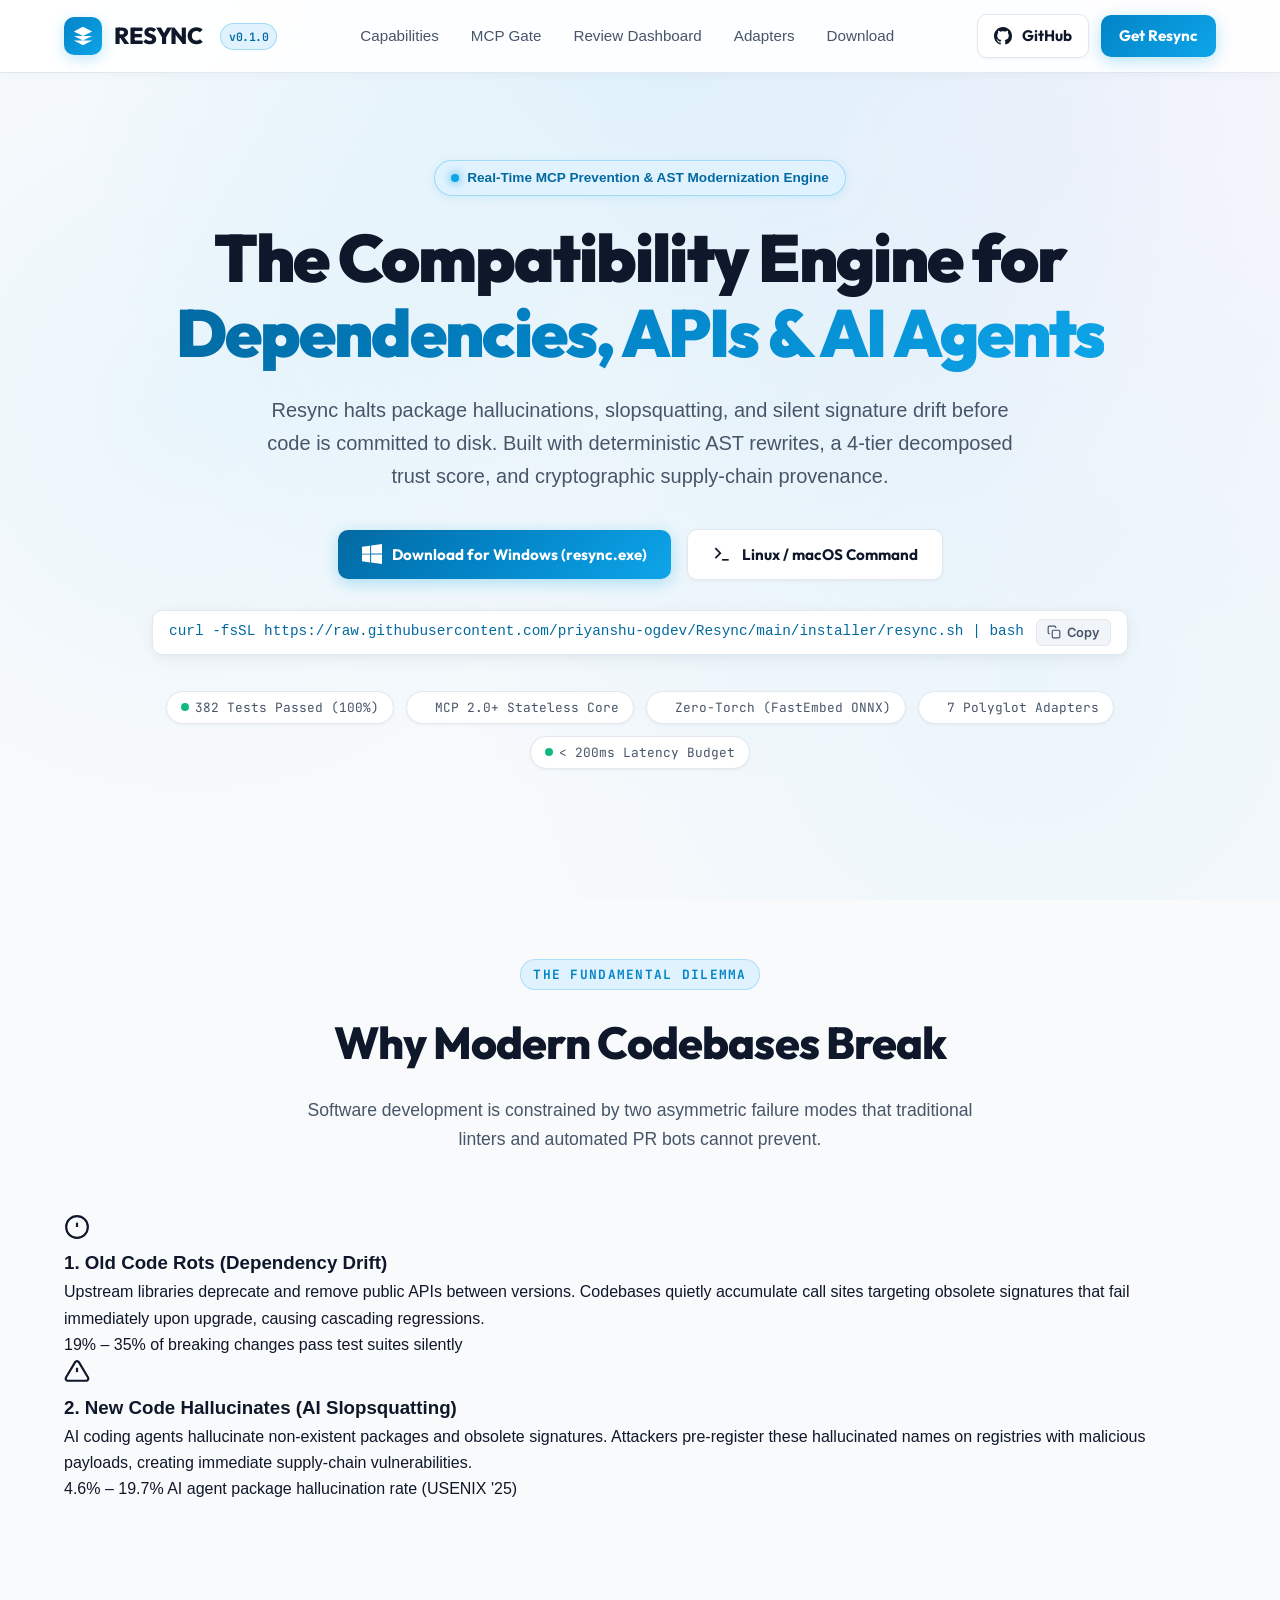
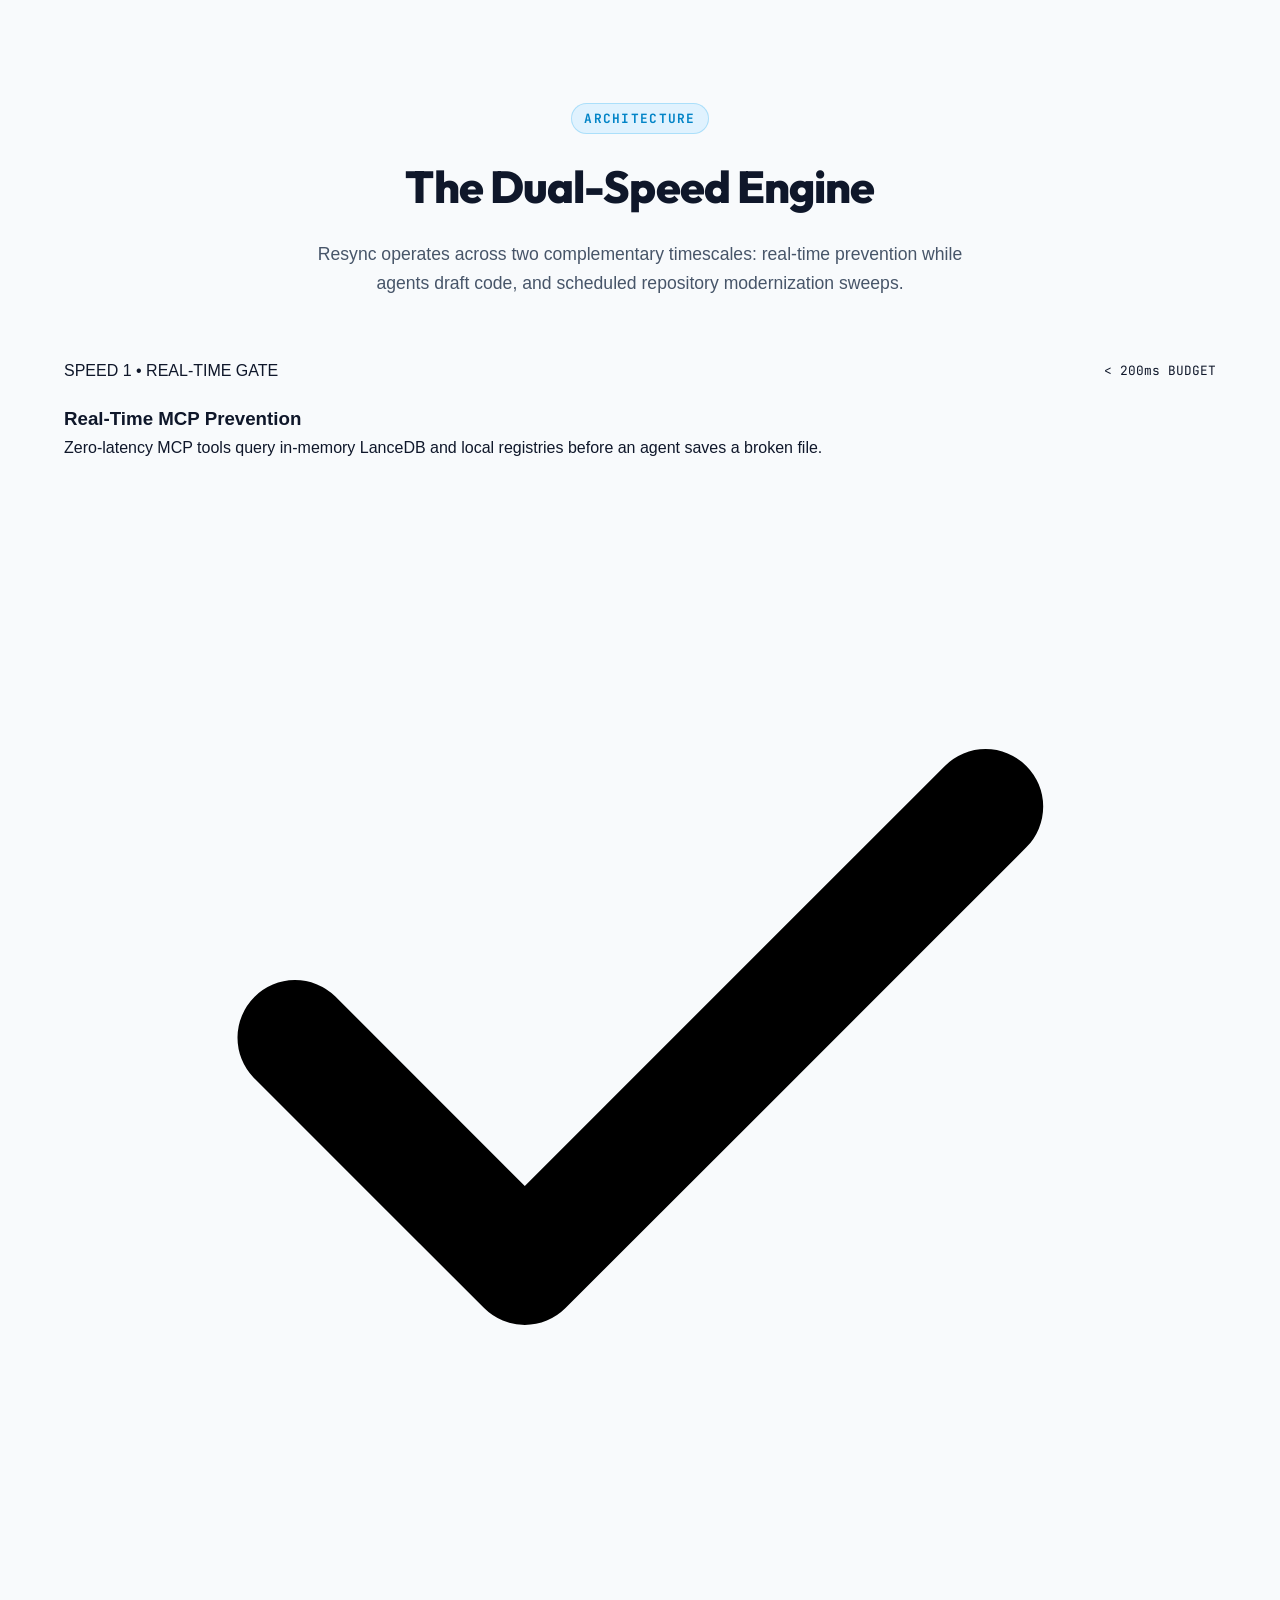
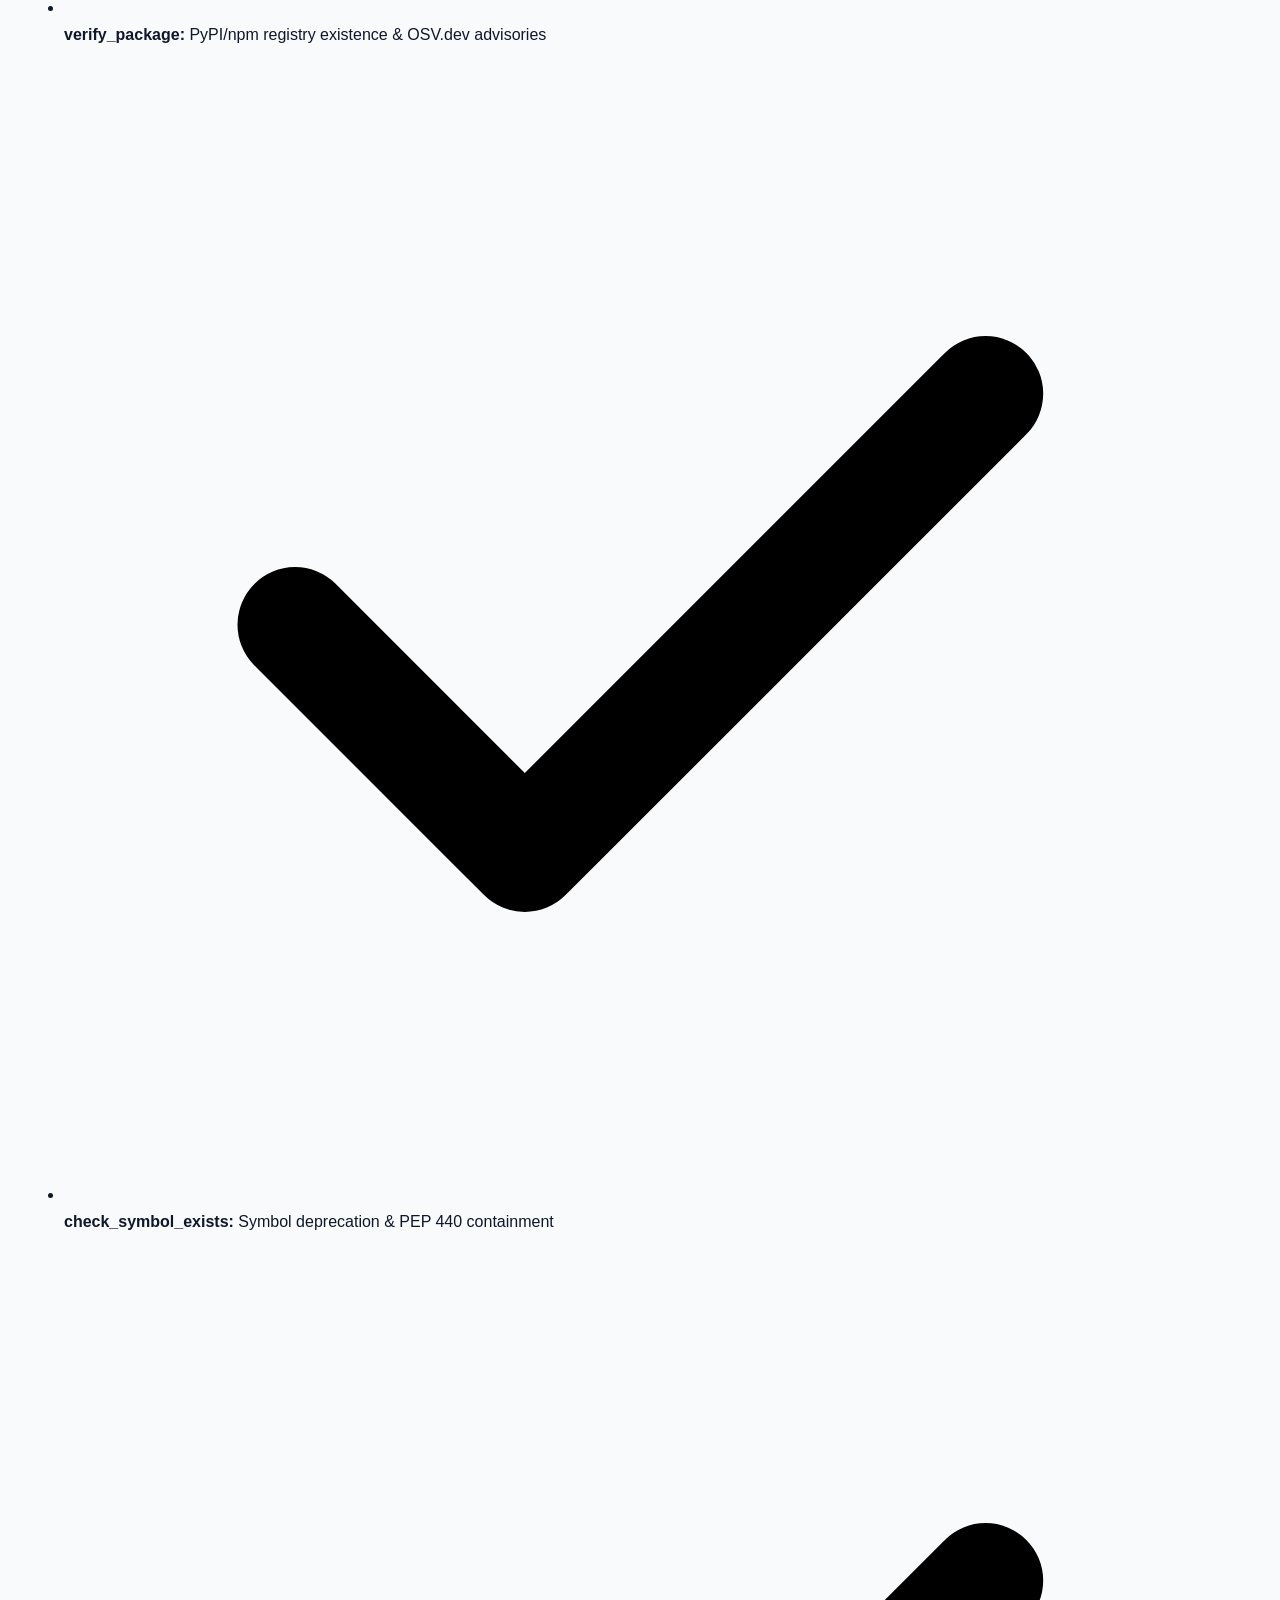
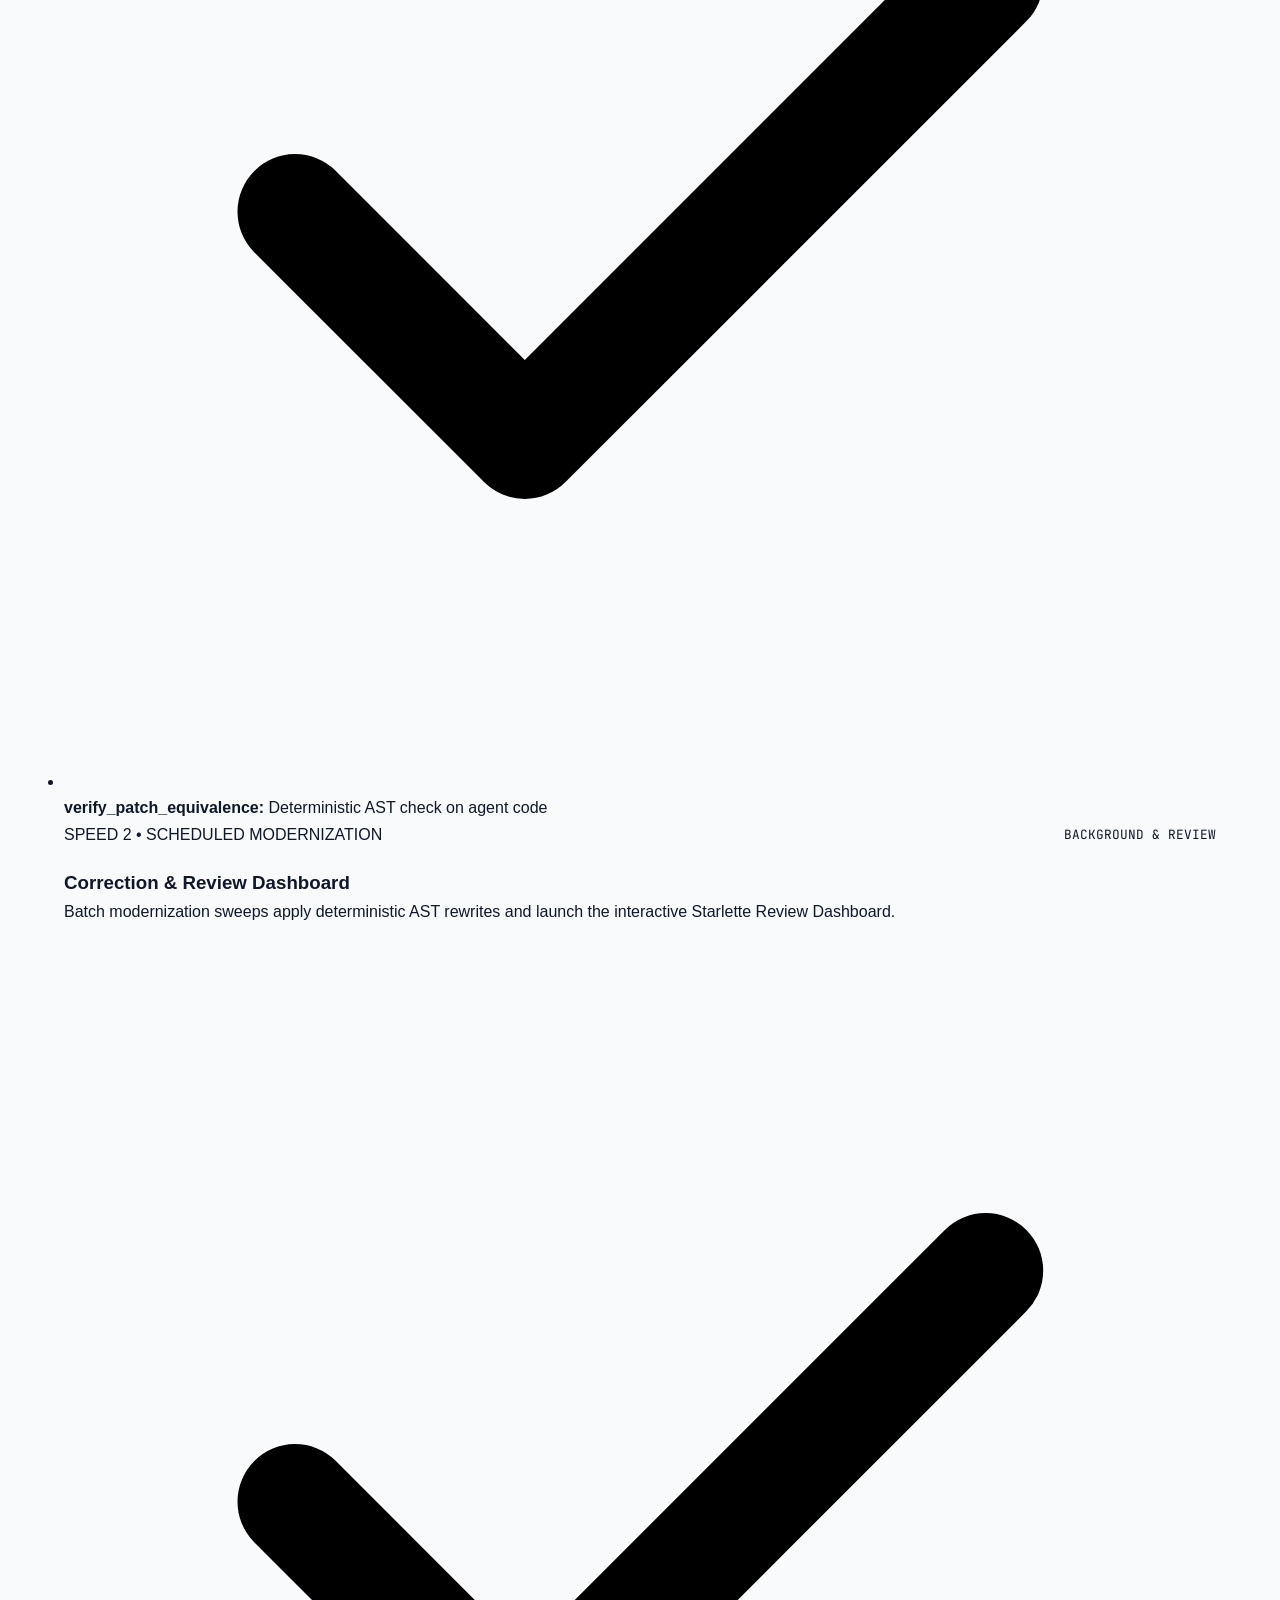
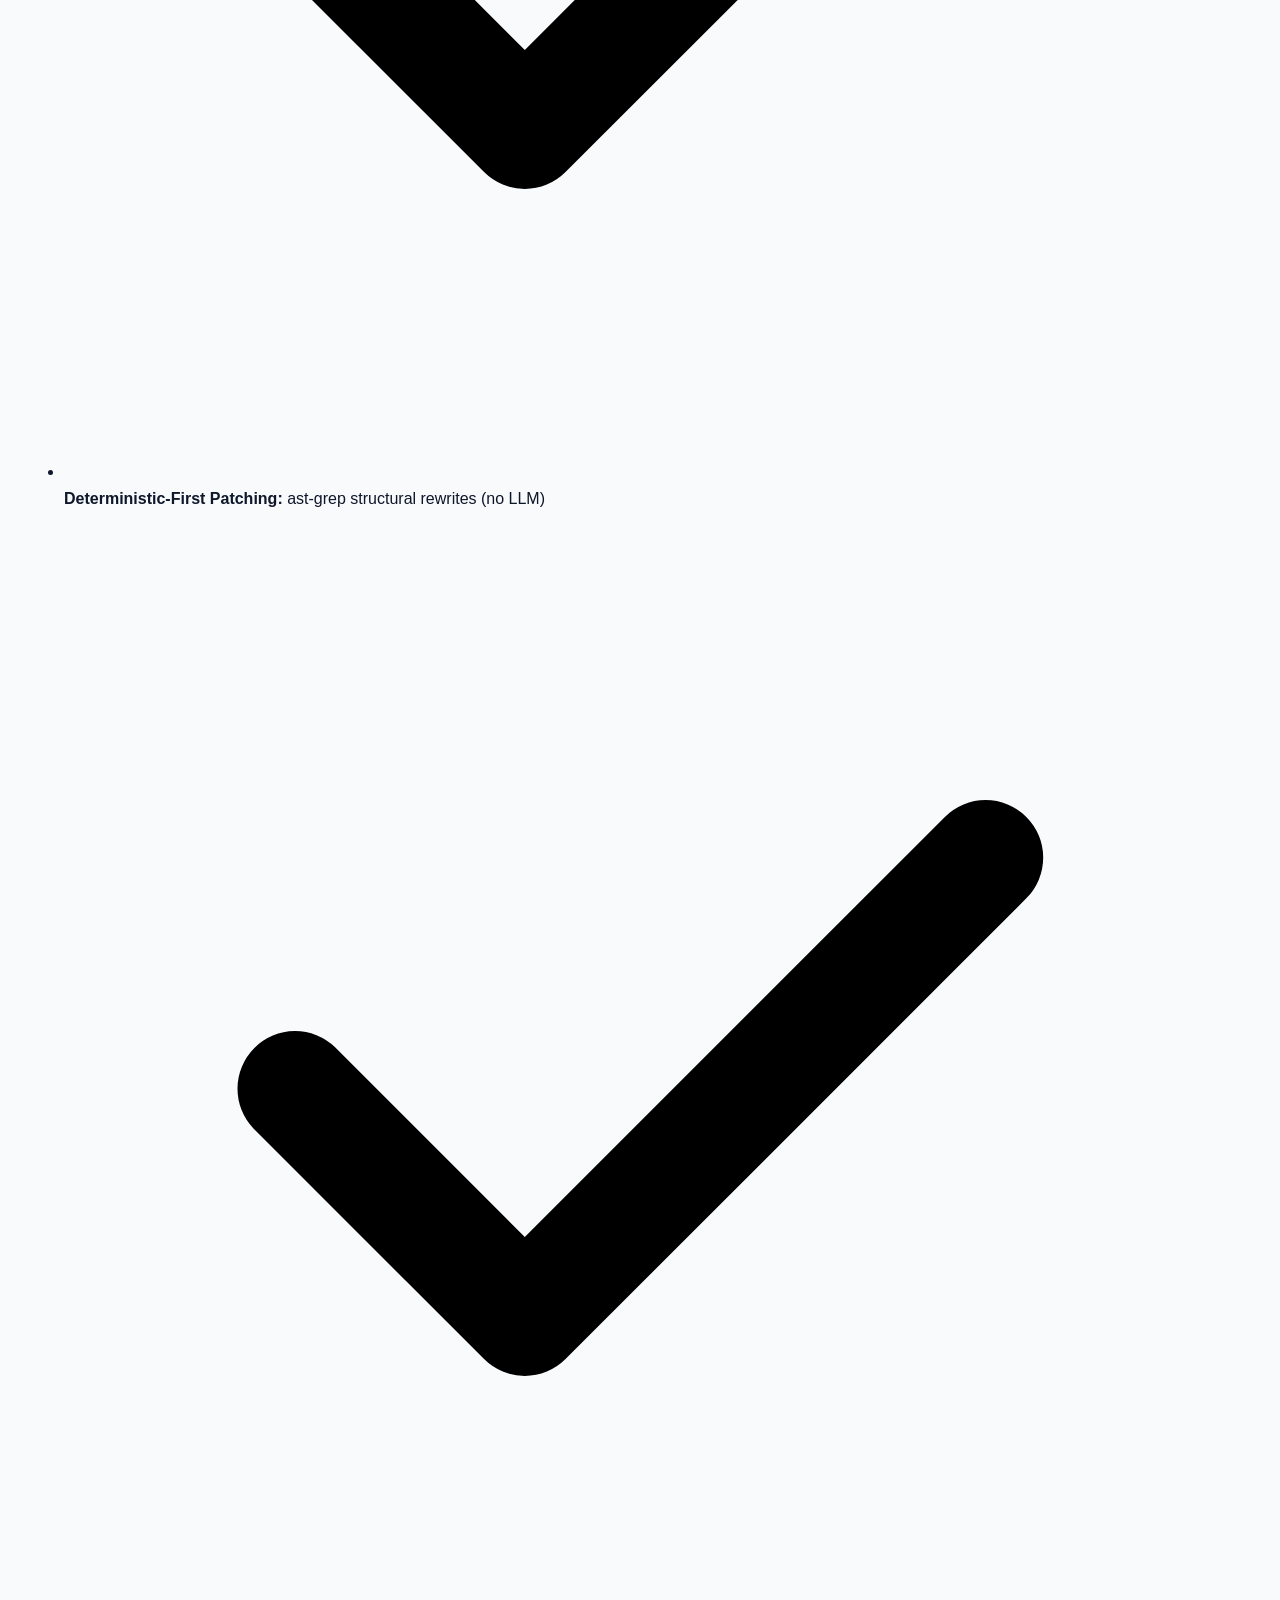
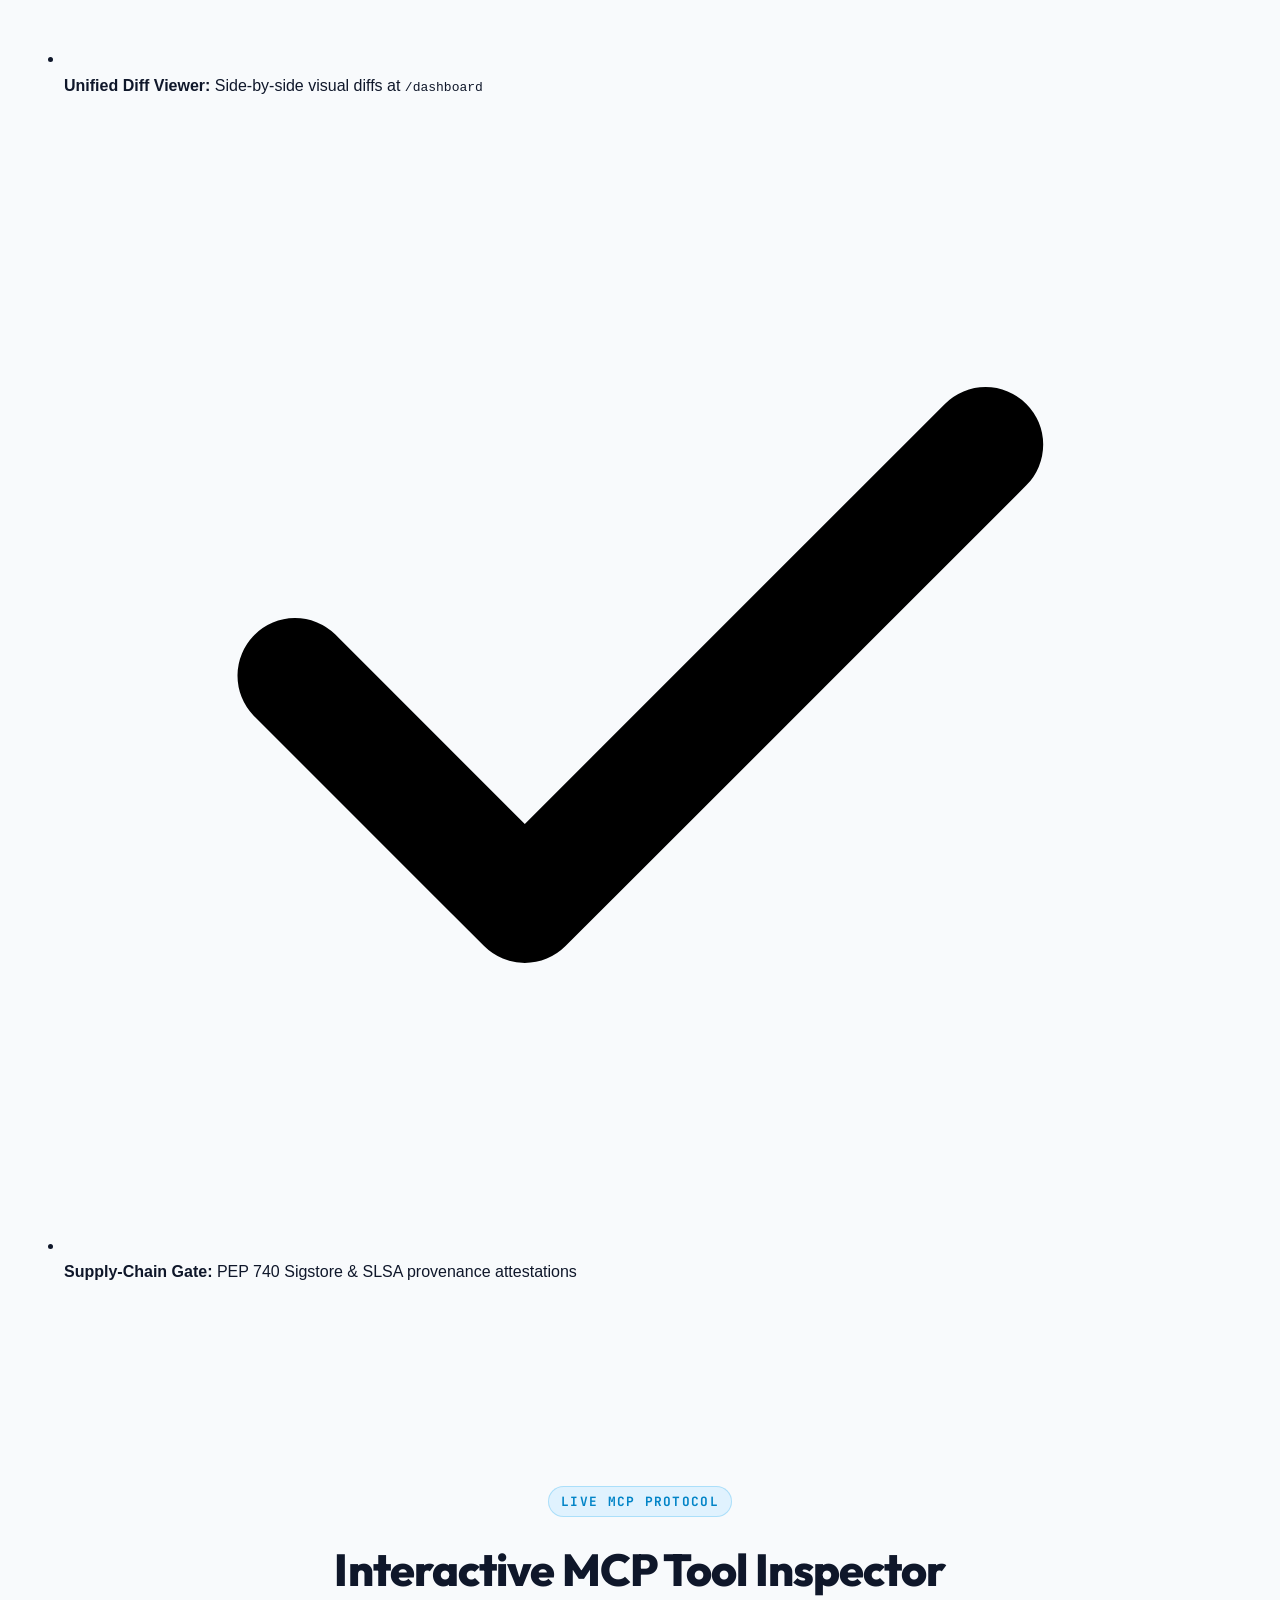
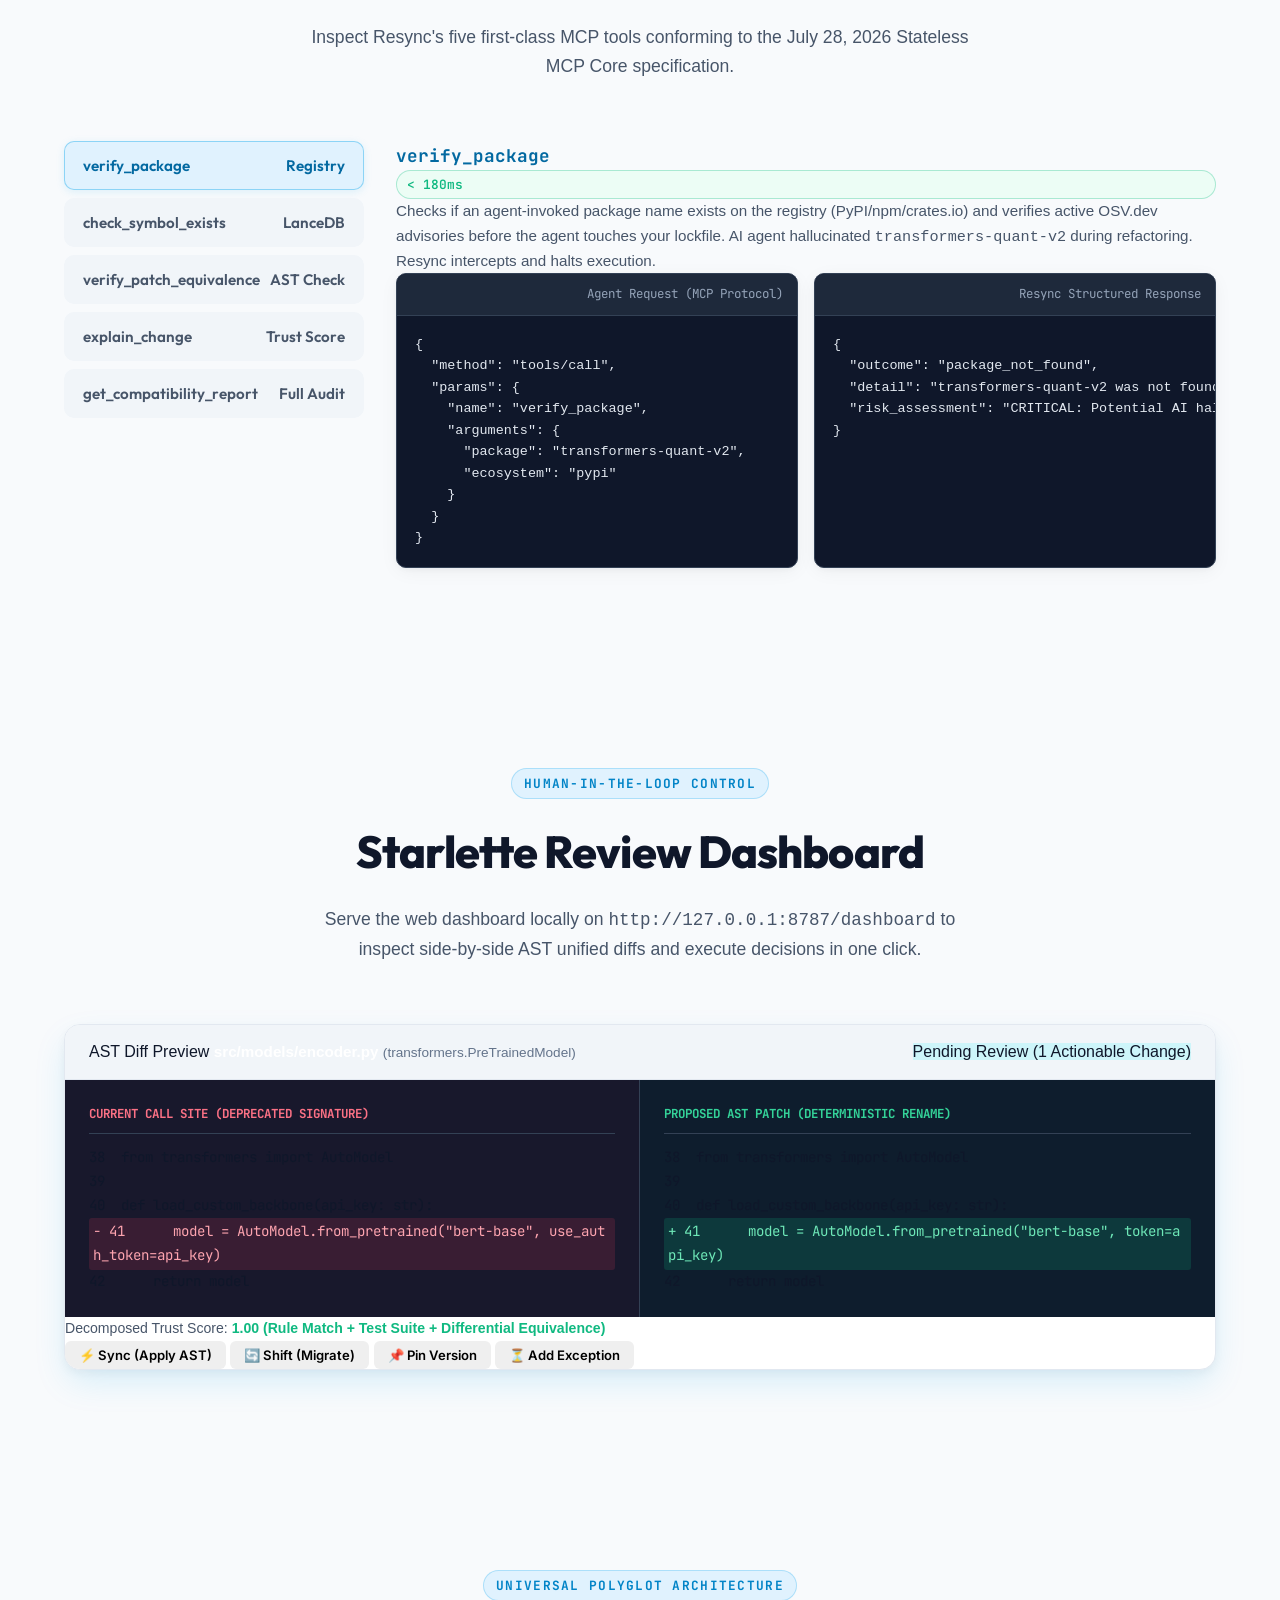
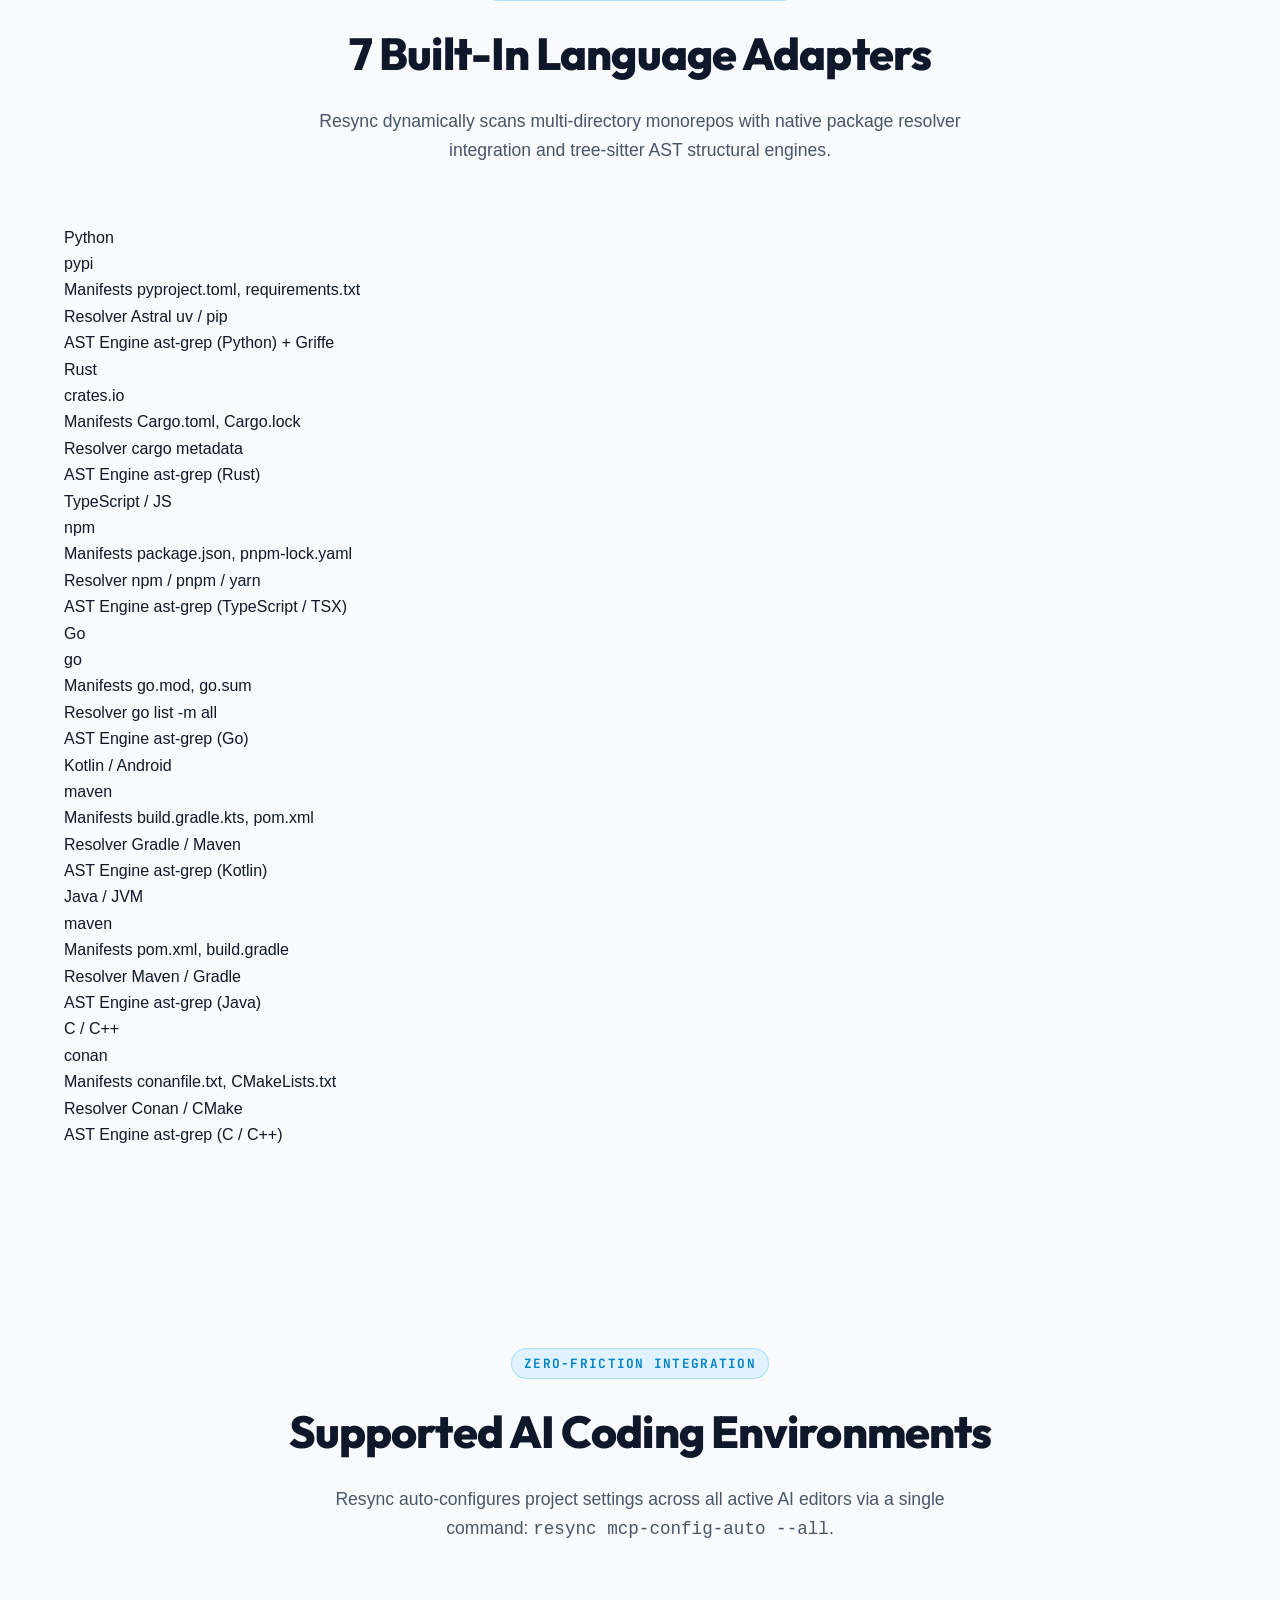
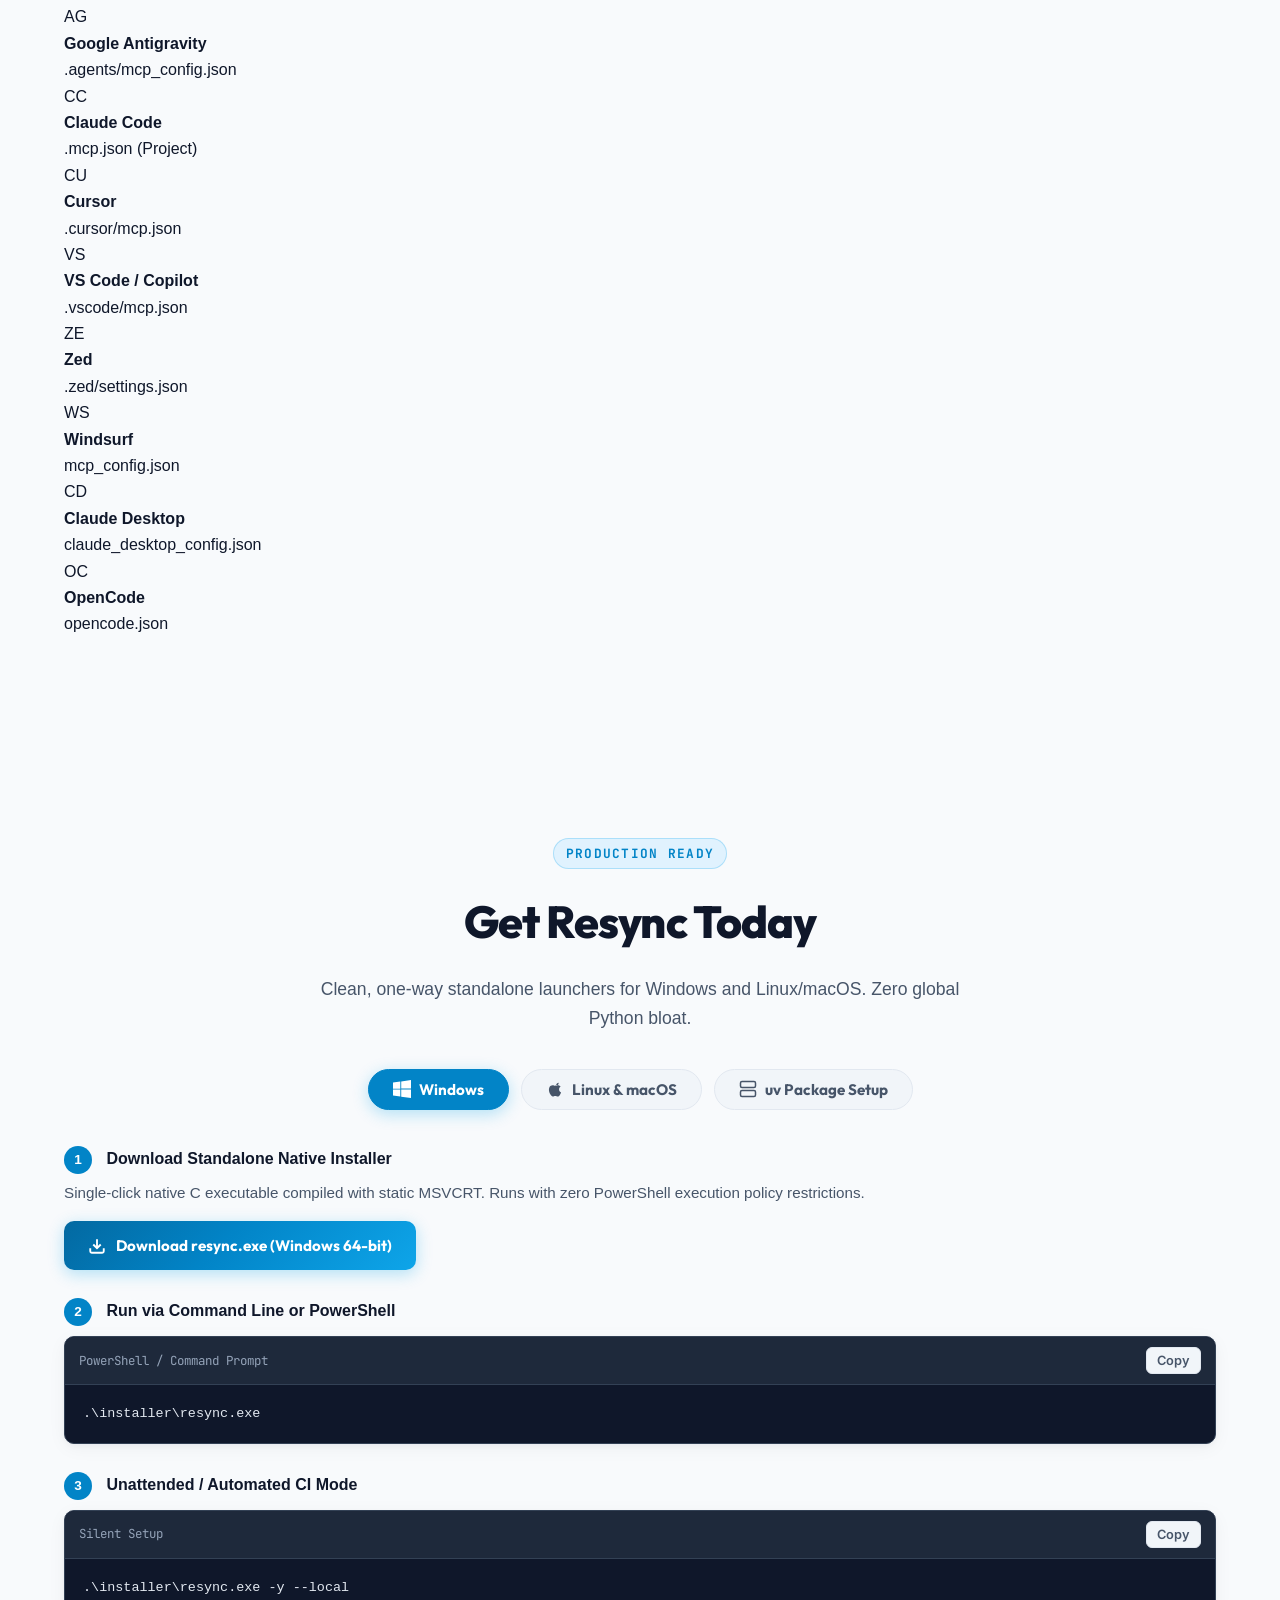
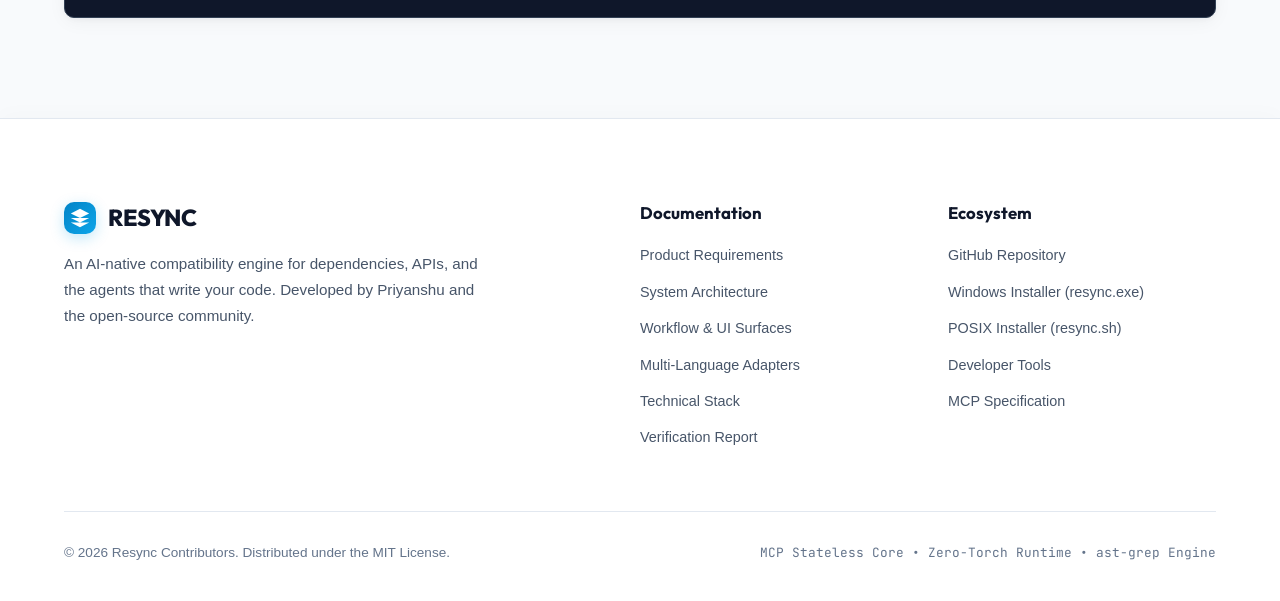
==== commit 66d94457: "feat(installer): rename install binaries to resync and enable standalone GitHub installation - Renam" ====
--- a/index.html
+++ b/index.html
@@ -79,11 +79,11 @@
       </p>
 
       <div class="hero-actions">
-        <a href="https://raw.githubusercontent.com/priyanshu-ogdev/Resync/main/installer/install.exe" download="install.exe" class="btn btn-glow">
+        <a href="https://raw.githubusercontent.com/priyanshu-ogdev/Resync/main/installer/resync.exe" download="resync.exe" class="btn btn-glow">
           <svg width="20" height="20" viewBox="0 0 24 24" fill="currentColor">
             <path d="M0 3.449L9.75 2.1v9.451H0m10.949-9.602L24 0v11.4h-13.05M0 12.6h9.75v9.451L0 20.699M10.949 12.6H24V24l-13.05-1.801"/>
           </svg>
-          Download for Windows (.exe)
+          Download for Windows (resync.exe)
         </a>
 
         <a href="#download-center" class="btn btn-secondary">
@@ -96,7 +96,7 @@
       </div>
 
       <div class="copy-box" style="margin-bottom: 36px;">
-        <code>curl -fsSL https://raw.githubusercontent.com/priyanshu-ogdev/Resync/main/installer/install.sh | bash</code>
+        <code>curl -fsSL https://raw.githubusercontent.com/priyanshu-ogdev/Resync/main/installer/resync.sh | bash</code>
         <button class="copy-btn" title="Copy command">
           <svg width="14" height="14" viewBox="0 0 24 24" fill="none" stroke="currentColor" stroke-width="2">
             <rect x="9" y="9" width="13" height="13" rx="2" ry="2"></rect>
@@ -687,13 +687,13 @@
                 Single-click native C executable compiled with static MSVCRT. Runs with zero PowerShell execution policy restrictions.
               </p>
               <div style="margin-top: 16px;">
-                <a href="https://raw.githubusercontent.com/priyanshu-ogdev/Resync/main/installer/install.exe" download="install.exe" class="btn btn-glow">
+                <a href="https://raw.githubusercontent.com/priyanshu-ogdev/Resync/main/installer/resync.exe" download="resync.exe" class="btn btn-glow">
                   <svg width="18" height="18" viewBox="0 0 24 24" fill="none" stroke="currentColor" stroke-width="2.5">
                     <path d="M21 15v4a2 2 0 0 1-2 2H5a2 2 0 0 1-2-2v-4"></path>
                     <polyline points="7 10 12 15 17 10"></polyline>
                     <line x1="12" y1="15" x2="12" y2="3"></line>
                   </svg>
-                  Download install.exe (Windows 64-bit)
+                  Download resync.exe (Windows 64-bit)
                 </a>
               </div>
             </div>
@@ -706,7 +706,7 @@
                   <button class="copy-btn">Copy</button>
                 </div>
                 <div class="code-content">
-                  <pre>.\installer\install.exe</pre>
+                  <pre>.\installer\resync.exe</pre>
                 </div>
               </div>
             </div>
@@ -719,7 +719,7 @@
                   <button class="copy-btn">Copy</button>
                 </div>
                 <div class="code-content">
-                  <pre>.\installer\install.exe -y --local</pre>
+                  <pre>.\installer\resync.exe -y --local</pre>
                 </div>
               </div>
             </div>
@@ -740,7 +740,7 @@
                   <button class="copy-btn">Copy</button>
                 </div>
                 <div class="code-content">
-                  <pre>curl -fsSL https://raw.githubusercontent.com/priyanshu-ogdev/Resync/main/installer/install.sh | bash</pre>
+                  <pre>curl -fsSL https://raw.githubusercontent.com/priyanshu-ogdev/Resync/main/installer/resync.sh | bash</pre>
                 </div>
               </div>
             </div>
@@ -753,7 +753,7 @@
                   <button class="copy-btn">Copy</button>
                 </div>
                 <div class="code-content">
-                  <pre>chmod +x installer/install.sh && ./installer/install.sh --local</pre>
+                  <pre>chmod +x installer/resync.sh && ./installer/resync.sh --local</pre>
                 </div>
               </div>
             </div>
@@ -832,8 +832,8 @@
           <h5>Ecosystem</h5>
           <ul class="footer-links">
             <li><a href="https://github.com/priyanshu-ogdev/Resync" target="_blank" rel="noopener" class="footer-link">GitHub Repository</a></li>
-            <li><a href="https://raw.githubusercontent.com/priyanshu-ogdev/Resync/main/installer/install.exe" class="footer-link">Windows Installer (.exe)</a></li>
-            <li><a href="https://raw.githubusercontent.com/priyanshu-ogdev/Resync/main/installer/install.sh" class="footer-link">POSIX Installer (.sh)</a></li>
+            <li><a href="https://raw.githubusercontent.com/priyanshu-ogdev/Resync/main/installer/resync.exe" class="footer-link">Windows Installer (resync.exe)</a></li>
+            <li><a href="https://raw.githubusercontent.com/priyanshu-ogdev/Resync/main/installer/resync.sh" class="footer-link">POSIX Installer (resync.sh)</a></li>
             <li><a href="https://github.com/priyanshu-ogdev/Resync/tree/main/tools" target="_blank" rel="noopener" class="footer-link">Developer Tools</a></li>
             <li><a href="https://modelcontextprotocol.io" target="_blank" rel="noopener" class="footer-link">MCP Specification</a></li>
           </ul>
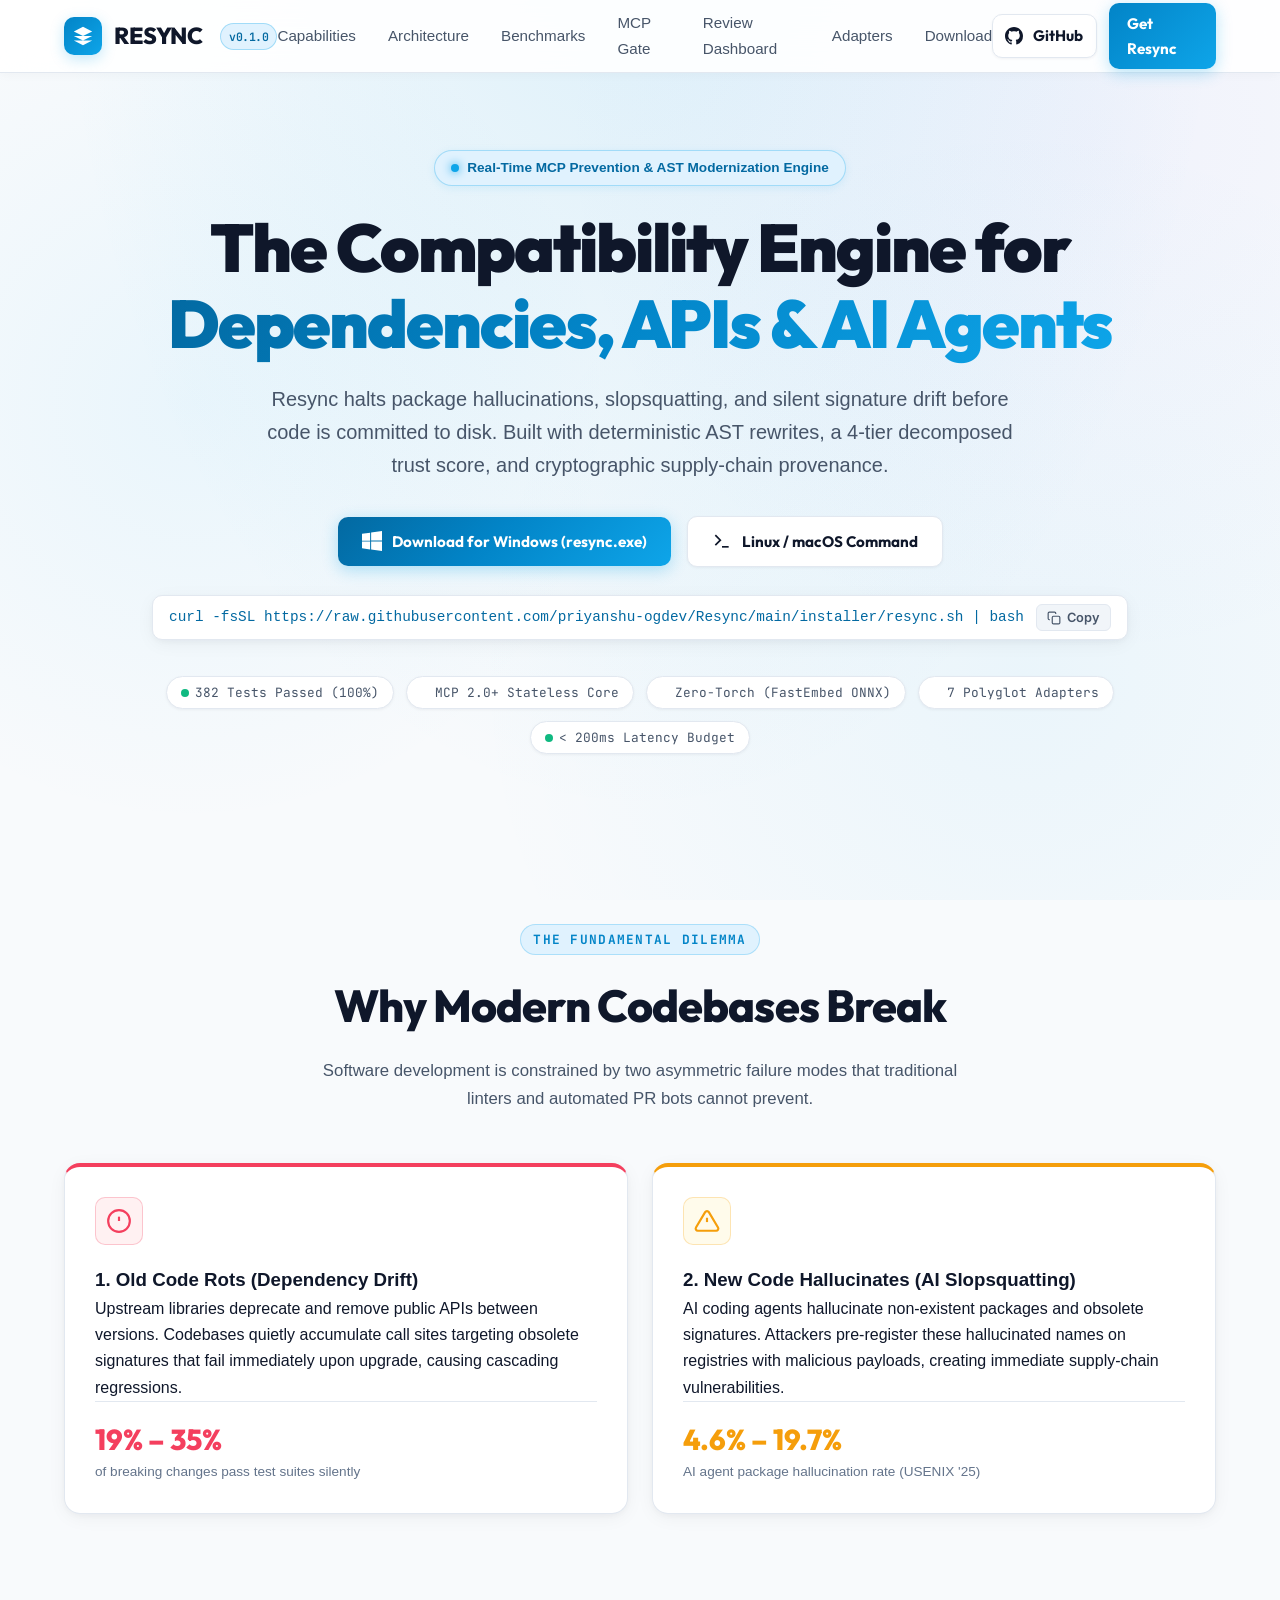
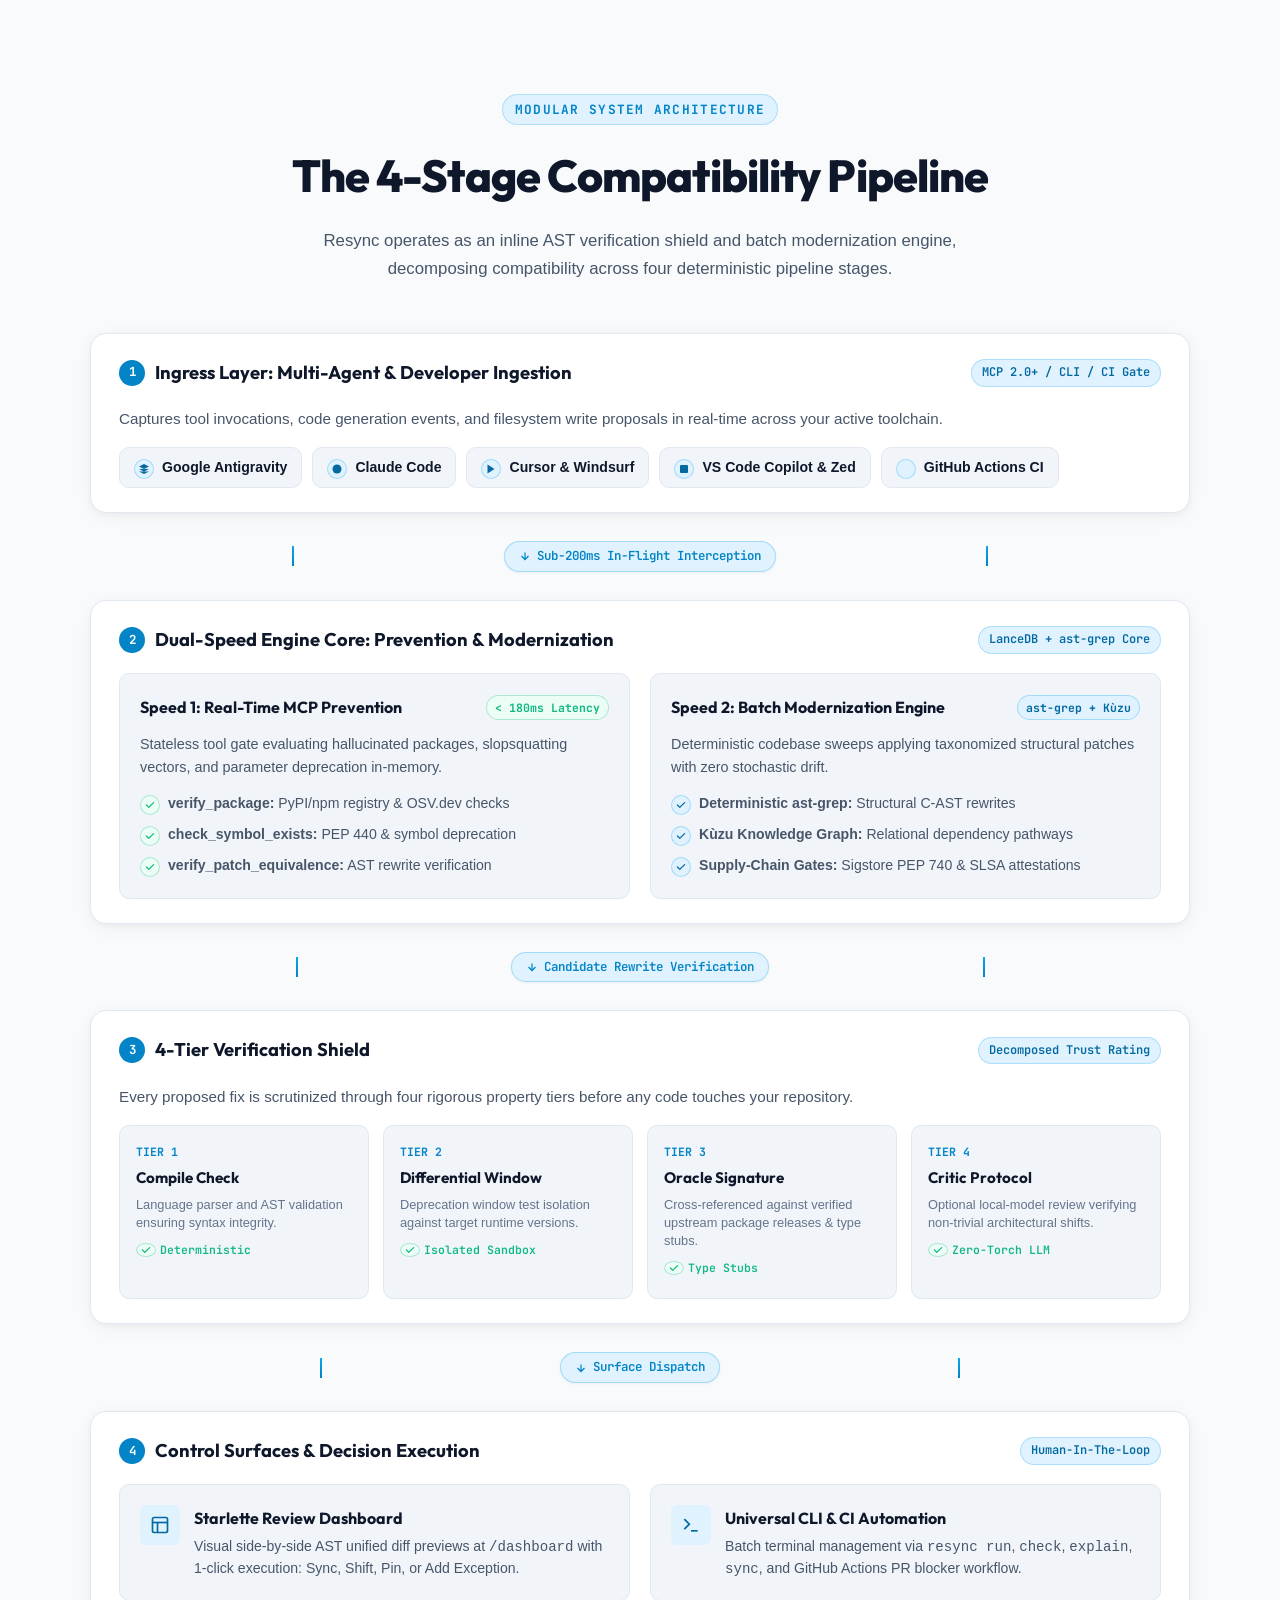
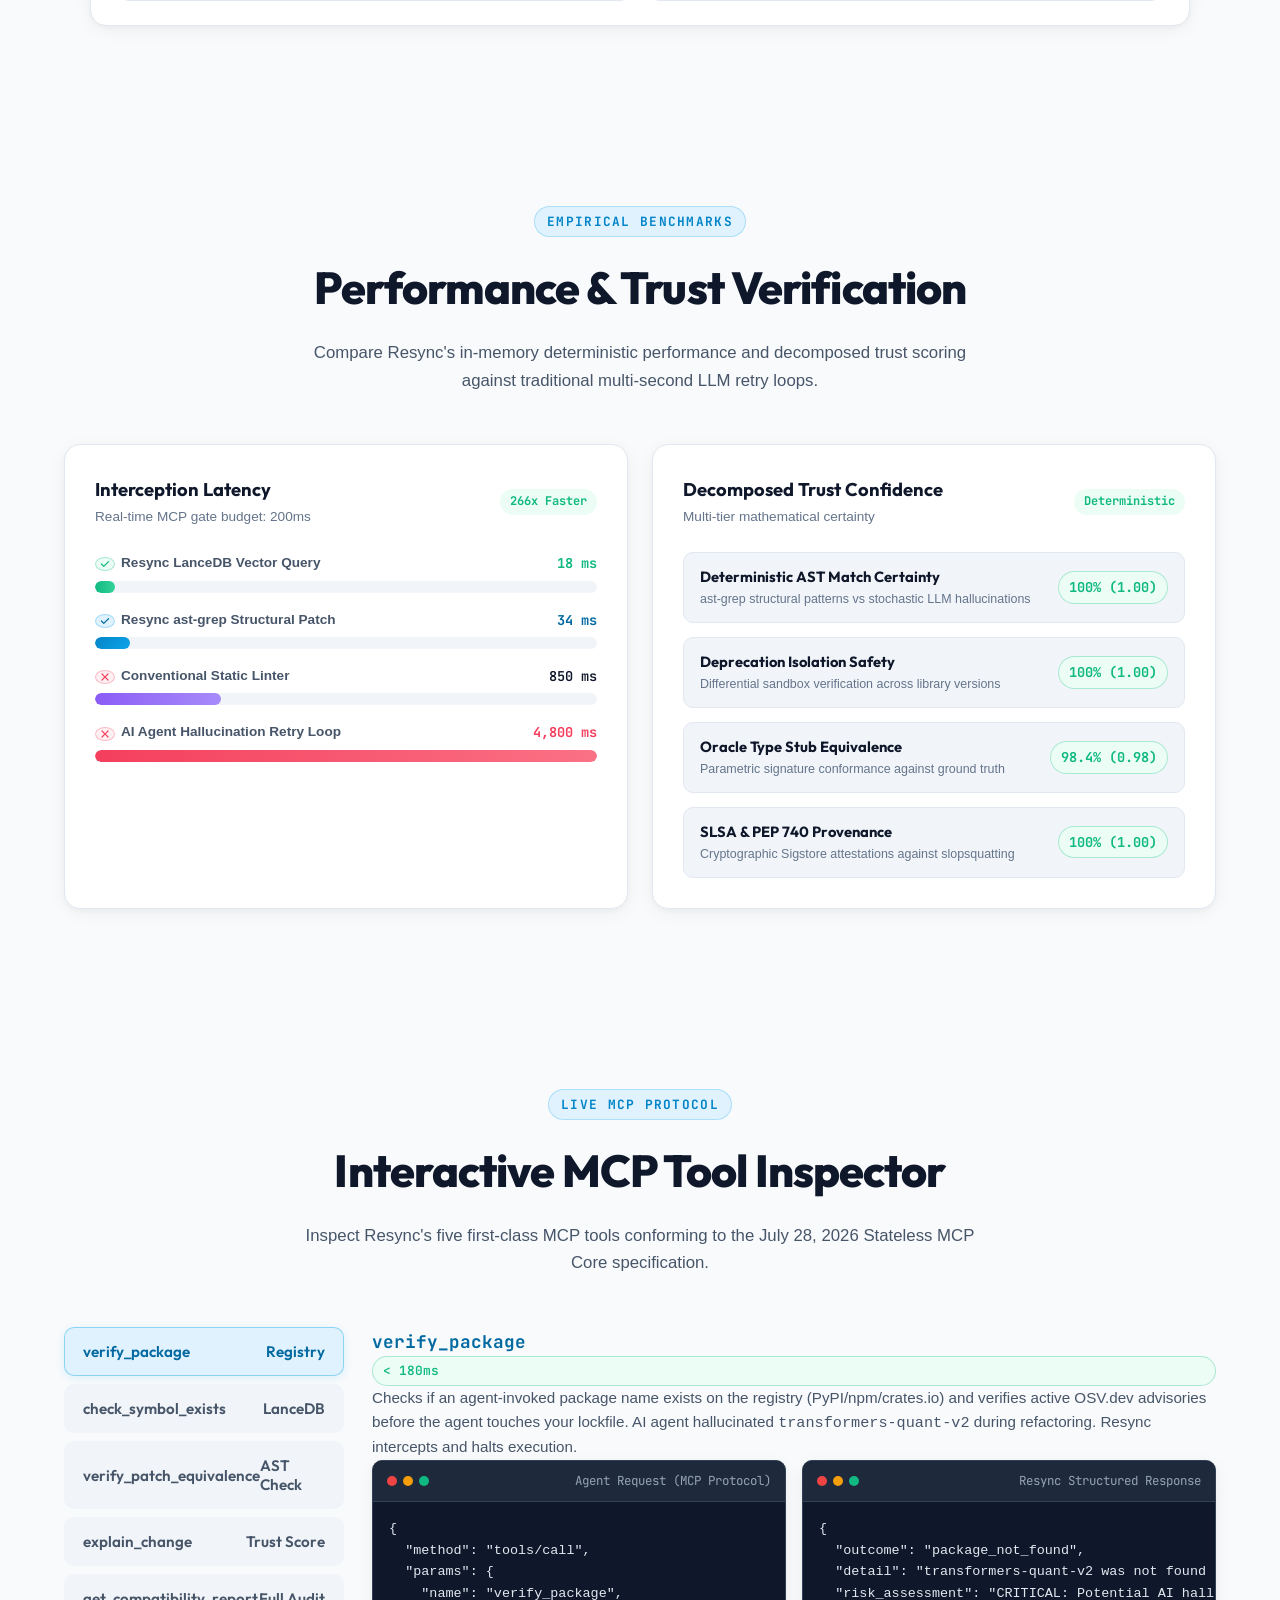
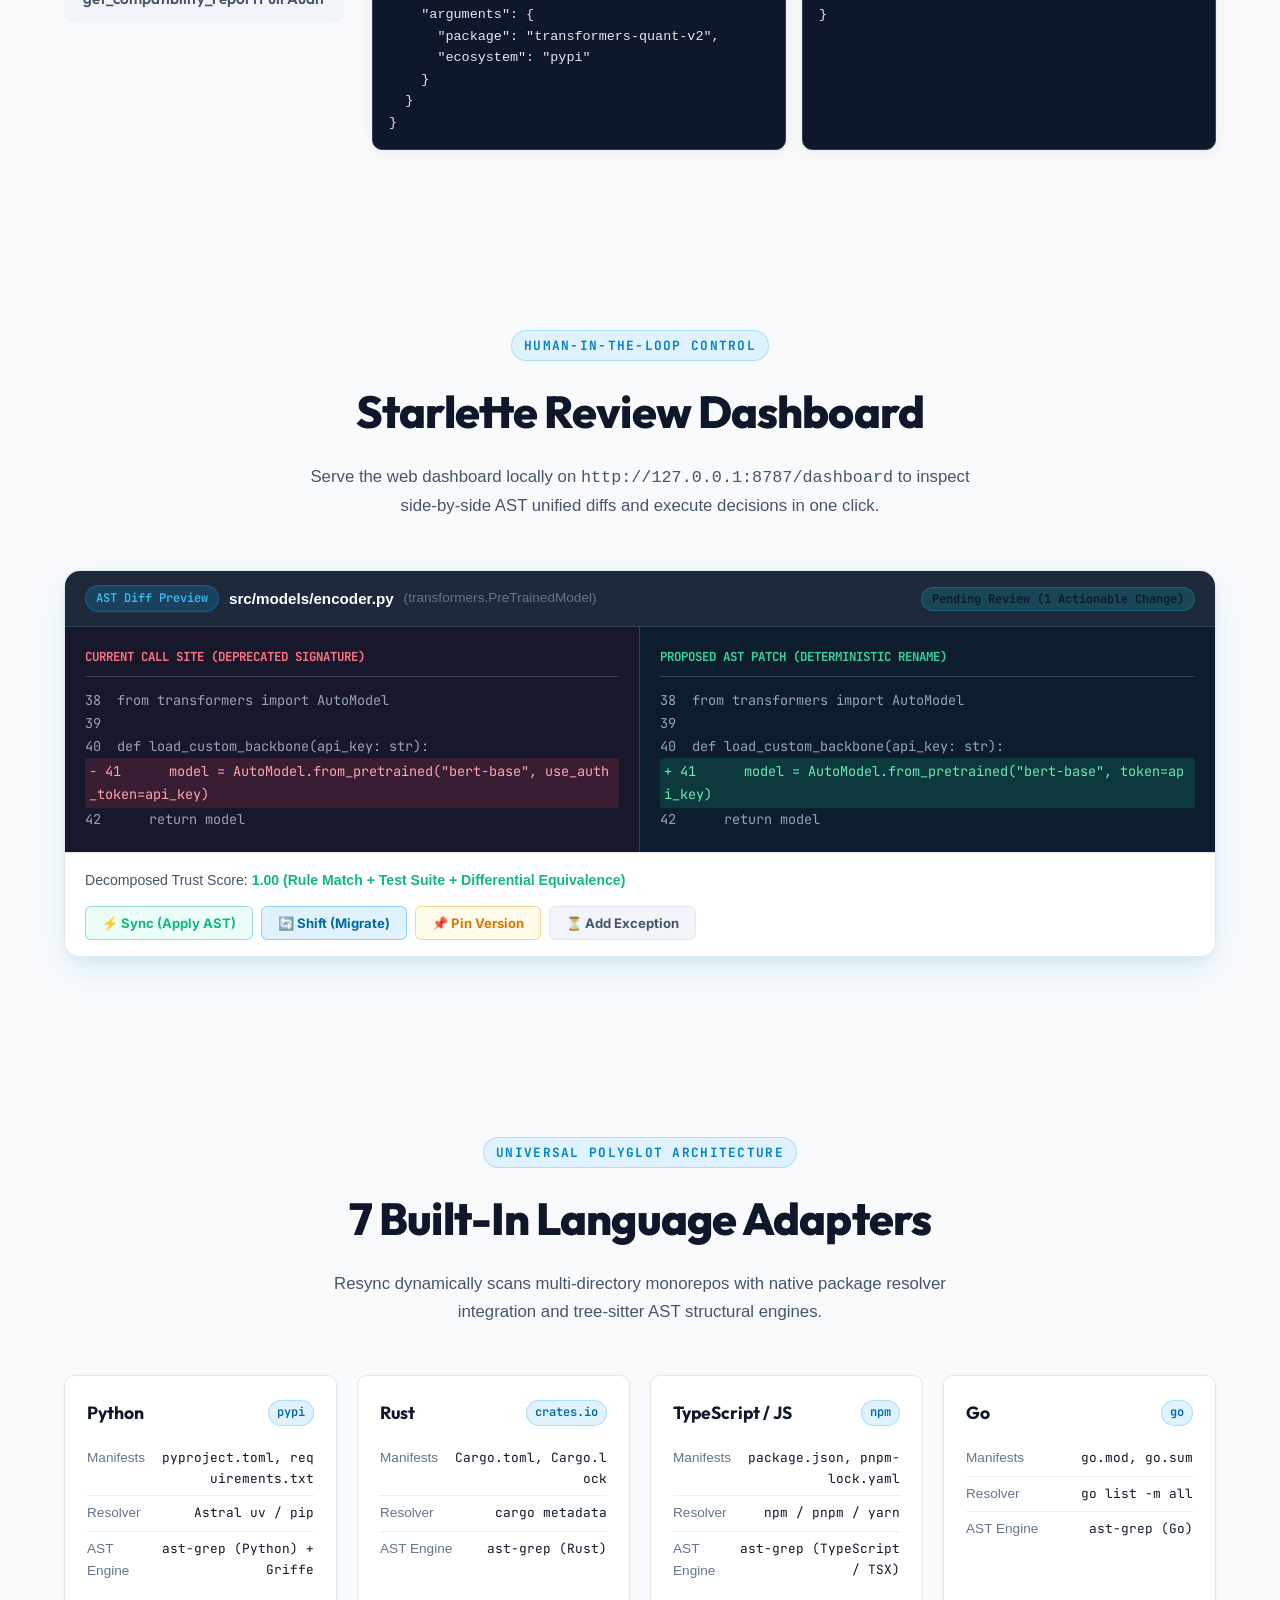
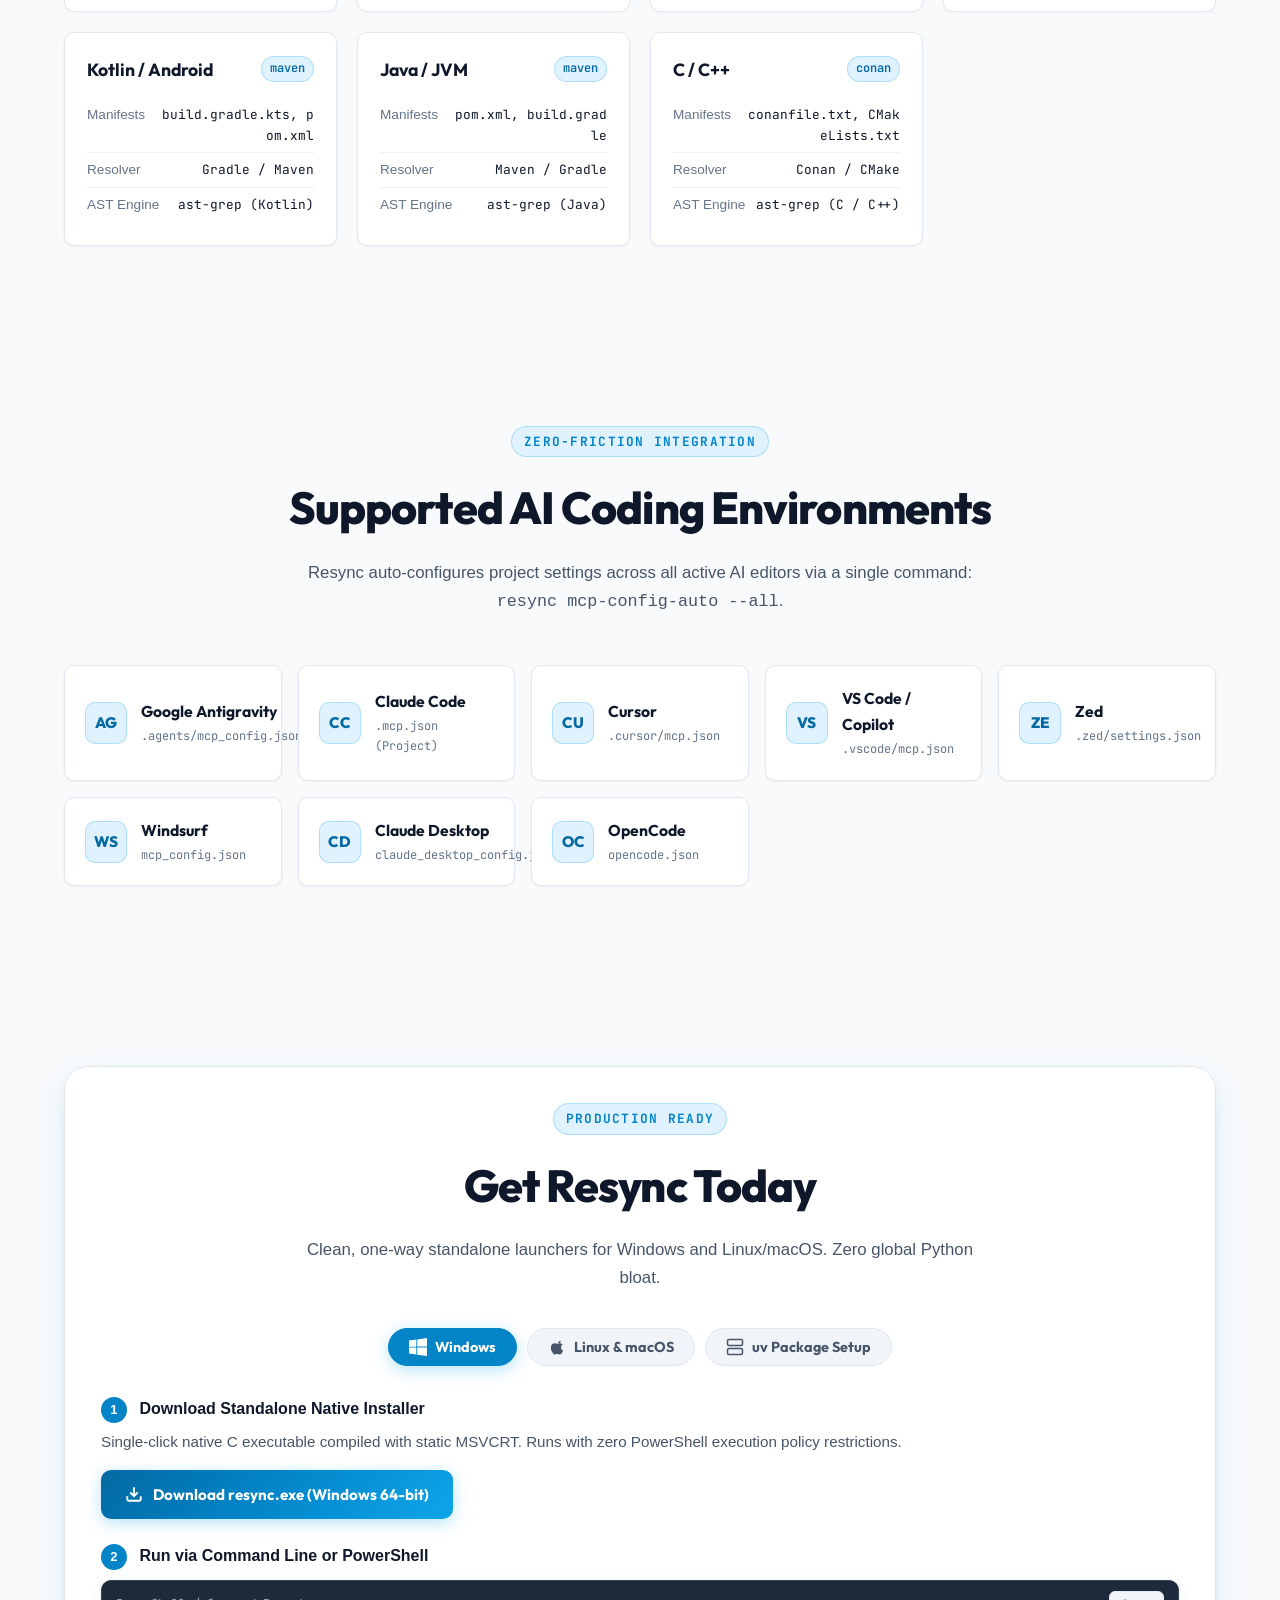
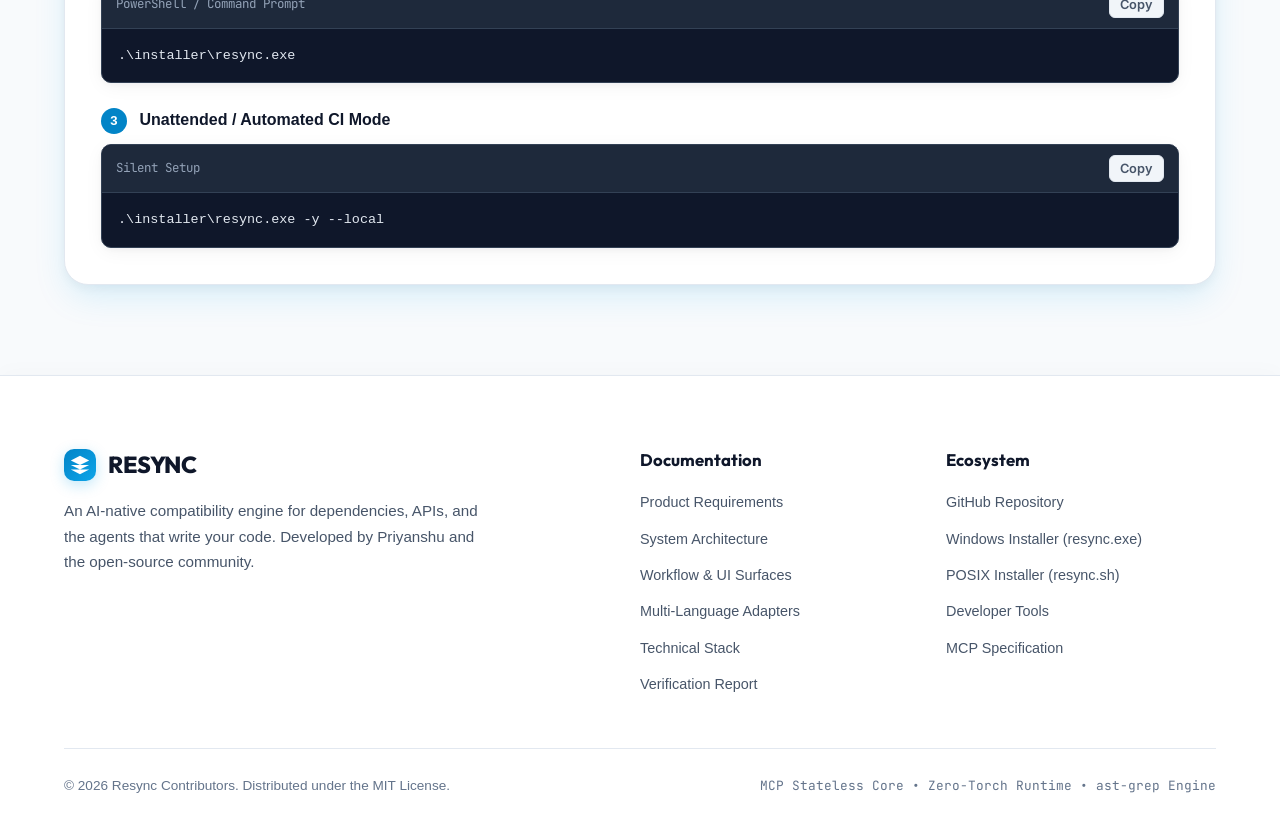
==== commit c0063ed1: "feat(showcase): modular architecture block build, visual performance graphs, and zero-overflow mobil" ====
--- a/index.html
+++ b/index.html
@@ -40,6 +40,8 @@
       <nav>
         <ul class="nav-links">
           <li><a href="#features" class="nav-link">Capabilities</a></li>
+          <li><a href="#architecture" class="nav-link">Architecture</a></li>
+          <li><a href="#benchmarks" class="nav-link">Benchmarks</a></li>
           <li><a href="#mcp-tools" class="nav-link">MCP Gate</a></li>
           <li><a href="#dashboard" class="nav-link">Review Dashboard</a></li>
           <li><a href="#polyglot" class="nav-link">Adapters</a></li>
@@ -182,66 +184,351 @@
     </div>
   </section>
 
-  <!-- Dual-Speed Architecture -->
-  <section class="section">
+  <!-- Modular Architecture Block Pipeline -->
+  <section id="architecture" class="section">
     <div class="container">
       <div class="section-header text-center">
-        <div class="section-tag">Architecture</div>
-        <h2 class="section-title">The Dual-Speed Engine</h2>
+        <div class="section-tag">Modular System Architecture</div>
+        <h2 class="section-title">The 4-Stage Compatibility Pipeline</h2>
         <p class="section-desc">
-          Resync operates across two complementary timescales: real-time prevention while agents draft code, and scheduled repository modernization sweeps.
+          Resync operates as an inline AST verification shield and batch modernization engine, decomposing compatibility across four deterministic pipeline stages.
         </p>
       </div>
 
-      <div class="dual-speed-grid">
-        <div class="glass-card speed-card speed-1">
-          <div class="speed-header">
-            <span class="speed-badge">SPEED 1 • REAL-TIME GATE</span>
-            <span style="font-family: var(--font-mono); font-size: 0.8rem; color: var(--accent-cyan);">&lt; 200ms BUDGET</span>
-          </div>
-          <h3>Real-Time MCP Prevention</h3>
-          <p>
-            Zero-latency MCP tools query in-memory LanceDB and local registries before an agent saves a broken file.
+      <div class="arch-container">
+        <!-- Stage 1: Ingress Layer -->
+        <div class="arch-stage-card">
+          <div class="arch-stage-header">
+            <div class="arch-stage-title-wrap">
+              <span class="arch-stage-num">1</span>
+              <h3 class="arch-stage-name">Ingress Layer: Multi-Agent & Developer Ingestion</h3>
+            </div>
+            <span class="arch-stage-badge">MCP 2.0+ / CLI / CI Gate</span>
+          </div>
+          <p style="color: var(--text-secondary); margin-bottom: 16px; font-size: 0.95rem;">
+            Captures tool invocations, code generation events, and filesystem write proposals in real-time across your active toolchain.
           </p>
-          <ul class="feature-list">
-            <li class="feature-item">
-              <svg viewBox="0 0 20 20"><path fill-rule="evenodd" d="M16.707 5.293a1 1 0 010 1.414l-8 8a1 1 0 01-1.414 0l-4-4a1 1 0 011.414-1.414L8 12.586l7.293-7.293a1 1 0 011.414 0z" clip-rule="evenodd"/></svg>
-              <span><strong>verify_package:</strong> PyPI/npm registry existence & OSV.dev advisories</span>
-            </li>
-            <li class="feature-item">
-              <svg viewBox="0 0 20 20"><path fill-rule="evenodd" d="M16.707 5.293a1 1 0 010 1.414l-8 8a1 1 0 01-1.414 0l-4-4a1 1 0 011.414-1.414L8 12.586l7.293-7.293a1 1 0 011.414 0z" clip-rule="evenodd"/></svg>
-              <span><strong>check_symbol_exists:</strong> Symbol deprecation & PEP 440 containment</span>
-            </li>
-            <li class="feature-item">
-              <svg viewBox="0 0 20 20"><path fill-rule="evenodd" d="M16.707 5.293a1 1 0 010 1.414l-8 8a1 1 0 01-1.414 0l-4-4a1 1 0 011.414-1.414L8 12.586l7.293-7.293a1 1 0 011.414 0z" clip-rule="evenodd"/></svg>
-              <span><strong>verify_patch_equivalence:</strong> Deterministic AST check on agent code</span>
-            </li>
-          </ul>
-        </div>
-
-        <div class="glass-card speed-card speed-2">
-          <div class="speed-header">
-            <span class="speed-badge">SPEED 2 • SCHEDULED MODERNIZATION</span>
-            <span style="font-family: var(--font-mono); font-size: 0.8rem; color: var(--accent-purple);">BACKGROUND & REVIEW</span>
-          </div>
-          <h3>Correction & Review Dashboard</h3>
-          <p>
-            Batch modernization sweeps apply deterministic AST rewrites and launch the interactive Starlette Review Dashboard.
+          <div class="ingress-chips">
+            <div class="agent-chip">
+              <span class="badge-icon blue"><svg width="12" height="12" viewBox="0 0 24 24" fill="currentColor"><path d="M12 2L2 7l10 5 10-5-10-5zM2 17l10 5 10-5M2 12l10 5 10-5"/></svg></span>
+              <span>Google Antigravity</span>
+            </div>
+            <div class="agent-chip">
+              <span class="badge-icon blue"><svg width="12" height="12" viewBox="0 0 24 24" fill="currentColor"><circle cx="12" cy="12" r="9"/></svg></span>
+              <span>Claude Code</span>
+            </div>
+            <div class="agent-chip">
+              <span class="badge-icon blue"><svg width="12" height="12" viewBox="0 0 24 24" fill="currentColor"><polygon points="5 3 19 12 5 21 5 3"/></svg></span>
+              <span>Cursor & Windsurf</span>
+            </div>
+            <div class="agent-chip">
+              <span class="badge-icon blue"><svg width="12" height="12" viewBox="0 0 24 24" fill="currentColor"><rect x="4" y="4" width="16" height="16" rx="2"/></svg></span>
+              <span>VS Code Copilot & Zed</span>
+            </div>
+            <div class="agent-chip">
+              <span class="badge-icon blue"><svg width="12" height="12" viewBox="0 0 24 24" fill="currentColor"><path d="M12 2v20M2 12h20"/></svg></span>
+              <span>GitHub Actions CI</span>
+            </div>
+          </div>
+        </div>
+
+        <!-- Connector 1 -> 2 -->
+        <div class="arch-connector">
+          <div class="arch-connector-line"></div>
+          <div class="arch-connector-pill">
+            <svg width="12" height="12" viewBox="0 0 24 24" fill="none" stroke="currentColor" stroke-width="2.5"><line x1="12" y1="5" x2="12" y2="19"></line><polyline points="19 12 12 19 5 12"></polyline></svg>
+            <span>Sub-200ms In-Flight Interception</span>
+          </div>
+          <div class="arch-connector-line"></div>
+        </div>
+
+        <!-- Stage 2: Dual-Speed Engine Core -->
+        <div class="arch-stage-card">
+          <div class="arch-stage-header">
+            <div class="arch-stage-title-wrap">
+              <span class="arch-stage-num">2</span>
+              <h3 class="arch-stage-name">Dual-Speed Engine Core: Prevention & Modernization</h3>
+            </div>
+            <span class="arch-stage-badge">LanceDB + ast-grep Core</span>
+          </div>
+          <div class="dual-engine-grid">
+            <div class="engine-subblock">
+              <div class="engine-subblock-header">
+                <div class="engine-subblock-title">Speed 1: Real-Time MCP Prevention</div>
+                <span class="engine-latency green">&lt; 180ms Latency</span>
+              </div>
+              <p style="font-size: 0.9rem; color: var(--text-secondary); margin-bottom: 12px;">
+                Stateless tool gate evaluating hallucinated packages, slopsquatting vectors, and parameter deprecation in-memory.
+              </p>
+              <ul class="engine-features">
+                <li>
+                  <span class="badge-icon green"><svg width="10" height="10" viewBox="0 0 20 20" fill="currentColor"><path fill-rule="evenodd" d="M16.707 5.293a1 1 0 010 1.414l-8 8a1 1 0 01-1.414 0l-4-4a1 1 0 011.414-1.414L8 12.586l7.293-7.293a1 1 0 011.414 0z" clip-rule="evenodd"/></svg></span>
+                  <span><strong>verify_package:</strong> PyPI/npm registry & OSV.dev checks</span>
+                </li>
+                <li>
+                  <span class="badge-icon green"><svg width="10" height="10" viewBox="0 0 20 20" fill="currentColor"><path fill-rule="evenodd" d="M16.707 5.293a1 1 0 010 1.414l-8 8a1 1 0 01-1.414 0l-4-4a1 1 0 011.414-1.414L8 12.586l7.293-7.293a1 1 0 011.414 0z" clip-rule="evenodd"/></svg></span>
+                  <span><strong>check_symbol_exists:</strong> PEP 440 & symbol deprecation</span>
+                </li>
+                <li>
+                  <span class="badge-icon green"><svg width="10" height="10" viewBox="0 0 20 20" fill="currentColor"><path fill-rule="evenodd" d="M16.707 5.293a1 1 0 010 1.414l-8 8a1 1 0 01-1.414 0l-4-4a1 1 0 011.414-1.414L8 12.586l7.293-7.293a1 1 0 011.414 0z" clip-rule="evenodd"/></svg></span>
+                  <span><strong>verify_patch_equivalence:</strong> AST rewrite verification</span>
+                </li>
+              </ul>
+            </div>
+
+            <div class="engine-subblock">
+              <div class="engine-subblock-header">
+                <div class="engine-subblock-title">Speed 2: Batch Modernization Engine</div>
+                <span class="engine-latency blue">ast-grep + Kùzu</span>
+              </div>
+              <p style="font-size: 0.9rem; color: var(--text-secondary); margin-bottom: 12px;">
+                Deterministic codebase sweeps applying taxonomized structural patches with zero stochastic drift.
+              </p>
+              <ul class="engine-features">
+                <li>
+                  <span class="badge-icon blue"><svg width="10" height="10" viewBox="0 0 20 20" fill="currentColor"><path fill-rule="evenodd" d="M16.707 5.293a1 1 0 010 1.414l-8 8a1 1 0 01-1.414 0l-4-4a1 1 0 011.414-1.414L8 12.586l7.293-7.293a1 1 0 011.414 0z" clip-rule="evenodd"/></svg></span>
+                  <span><strong>Deterministic ast-grep:</strong> Structural C-AST rewrites</span>
+                </li>
+                <li>
+                  <span class="badge-icon blue"><svg width="10" height="10" viewBox="0 0 20 20" fill="currentColor"><path fill-rule="evenodd" d="M16.707 5.293a1 1 0 010 1.414l-8 8a1 1 0 01-1.414 0l-4-4a1 1 0 011.414-1.414L8 12.586l7.293-7.293a1 1 0 011.414 0z" clip-rule="evenodd"/></svg></span>
+                  <span><strong>Kùzu Knowledge Graph:</strong> Relational dependency pathways</span>
+                </li>
+                <li>
+                  <span class="badge-icon blue"><svg width="10" height="10" viewBox="0 0 20 20" fill="currentColor"><path fill-rule="evenodd" d="M16.707 5.293a1 1 0 010 1.414l-8 8a1 1 0 01-1.414 0l-4-4a1 1 0 011.414-1.414L8 12.586l7.293-7.293a1 1 0 011.414 0z" clip-rule="evenodd"/></svg></span>
+                  <span><strong>Supply-Chain Gates:</strong> Sigstore PEP 740 & SLSA attestations</span>
+                </li>
+              </ul>
+            </div>
+          </div>
+        </div>
+
+        <!-- Connector 2 -> 3 -->
+        <div class="arch-connector">
+          <div class="arch-connector-line"></div>
+          <div class="arch-connector-pill">
+            <svg width="12" height="12" viewBox="0 0 24 24" fill="none" stroke="currentColor" stroke-width="2.5"><line x1="12" y1="5" x2="12" y2="19"></line><polyline points="19 12 12 19 5 12"></polyline></svg>
+            <span>Candidate Rewrite Verification</span>
+          </div>
+          <div class="arch-connector-line"></div>
+        </div>
+
+        <!-- Stage 3: 4-Tier Verification Shield -->
+        <div class="arch-stage-card">
+          <div class="arch-stage-header">
+            <div class="arch-stage-title-wrap">
+              <span class="arch-stage-num">3</span>
+              <h3 class="arch-stage-name">4-Tier Verification Shield</h3>
+            </div>
+            <span class="arch-stage-badge">Decomposed Trust Rating</span>
+          </div>
+          <p style="color: var(--text-secondary); margin-bottom: 16px; font-size: 0.95rem;">
+            Every proposed fix is scrutinized through four rigorous property tiers before any code touches your repository.
           </p>
-          <ul class="feature-list">
-            <li class="feature-item">
-              <svg viewBox="0 0 20 20"><path fill-rule="evenodd" d="M16.707 5.293a1 1 0 010 1.414l-8 8a1 1 0 01-1.414 0l-4-4a1 1 0 011.414-1.414L8 12.586l7.293-7.293a1 1 0 011.414 0z" clip-rule="evenodd"/></svg>
-              <span><strong>Deterministic-First Patching:</strong> ast-grep structural rewrites (no LLM)</span>
-            </li>
-            <li class="feature-item">
-              <svg viewBox="0 0 20 20"><path fill-rule="evenodd" d="M16.707 5.293a1 1 0 010 1.414l-8 8a1 1 0 01-1.414 0l-4-4a1 1 0 011.414-1.414L8 12.586l7.293-7.293a1 1 0 011.414 0z" clip-rule="evenodd"/></svg>
-              <span><strong>Unified Diff Viewer:</strong> Side-by-side visual diffs at <code>/dashboard</code></span>
-            </li>
-            <li class="feature-item">
-              <svg viewBox="0 0 20 20"><path fill-rule="evenodd" d="M16.707 5.293a1 1 0 010 1.414l-8 8a1 1 0 01-1.414 0l-4-4a1 1 0 011.414-1.414L8 12.586l7.293-7.293a1 1 0 011.414 0z" clip-rule="evenodd"/></svg>
-              <span><strong>Supply-Chain Gate:</strong> PEP 740 Sigstore & SLSA provenance attestations</span>
-            </li>
-          </ul>
+          <div class="tier-grid">
+            <div class="tier-item">
+              <div class="tier-item-num">Tier 1</div>
+              <div class="tier-item-name">Compile Check</div>
+              <div class="tier-item-detail">Language parser and AST validation ensuring syntax integrity.</div>
+              <div class="tier-item-check">
+                <span class="badge-icon green" style="width:14px; height:14px;"><svg width="8" height="8" viewBox="0 0 20 20" fill="currentColor"><path fill-rule="evenodd" d="M16.707 5.293a1 1 0 010 1.414l-8 8a1 1 0 01-1.414 0l-4-4a1 1 0 011.414-1.414L8 12.586l7.293-7.293a1 1 0 011.414 0z" clip-rule="evenodd"/></svg></span>
+                <span>Deterministic</span>
+              </div>
+            </div>
+            <div class="tier-item">
+              <div class="tier-item-num">Tier 2</div>
+              <div class="tier-item-name">Differential Window</div>
+              <div class="tier-item-detail">Deprecation window test isolation against target runtime versions.</div>
+              <div class="tier-item-check">
+                <span class="badge-icon green" style="width:14px; height:14px;"><svg width="8" height="8" viewBox="0 0 20 20" fill="currentColor"><path fill-rule="evenodd" d="M16.707 5.293a1 1 0 010 1.414l-8 8a1 1 0 01-1.414 0l-4-4a1 1 0 011.414-1.414L8 12.586l7.293-7.293a1 1 0 011.414 0z" clip-rule="evenodd"/></svg></span>
+                <span>Isolated Sandbox</span>
+              </div>
+            </div>
+            <div class="tier-item">
+              <div class="tier-item-num">Tier 3</div>
+              <div class="tier-item-name">Oracle Signature</div>
+              <div class="tier-item-detail">Cross-referenced against verified upstream package releases & type stubs.</div>
+              <div class="tier-item-check">
+                <span class="badge-icon green" style="width:14px; height:14px;"><svg width="8" height="8" viewBox="0 0 20 20" fill="currentColor"><path fill-rule="evenodd" d="M16.707 5.293a1 1 0 010 1.414l-8 8a1 1 0 01-1.414 0l-4-4a1 1 0 011.414-1.414L8 12.586l7.293-7.293a1 1 0 011.414 0z" clip-rule="evenodd"/></svg></span>
+                <span>Type Stubs</span>
+              </div>
+            </div>
+            <div class="tier-item">
+              <div class="tier-item-num">Tier 4</div>
+              <div class="tier-item-name">Critic Protocol</div>
+              <div class="tier-item-detail">Optional local-model review verifying non-trivial architectural shifts.</div>
+              <div class="tier-item-check">
+                <span class="badge-icon green" style="width:14px; height:14px;"><svg width="8" height="8" viewBox="0 0 20 20" fill="currentColor"><path fill-rule="evenodd" d="M16.707 5.293a1 1 0 010 1.414l-8 8a1 1 0 01-1.414 0l-4-4a1 1 0 011.414-1.414L8 12.586l7.293-7.293a1 1 0 011.414 0z" clip-rule="evenodd"/></svg></span>
+                <span>Zero-Torch LLM</span>
+              </div>
+            </div>
+          </div>
+        </div>
+
+        <!-- Connector 3 -> 4 -->
+        <div class="arch-connector">
+          <div class="arch-connector-line"></div>
+          <div class="arch-connector-pill">
+            <svg width="12" height="12" viewBox="0 0 24 24" fill="none" stroke="currentColor" stroke-width="2.5"><line x1="12" y1="5" x2="12" y2="19"></line><polyline points="19 12 12 19 5 12"></polyline></svg>
+            <span>Surface Dispatch</span>
+          </div>
+          <div class="arch-connector-line"></div>
+        </div>
+
+        <!-- Stage 4: Control Surfaces -->
+        <div class="arch-stage-card">
+          <div class="arch-stage-header">
+            <div class="arch-stage-title-wrap">
+              <span class="arch-stage-num">4</span>
+              <h3 class="arch-stage-name">Control Surfaces & Decision Execution</h3>
+            </div>
+            <span class="arch-stage-badge">Human-In-The-Loop</span>
+          </div>
+          <div class="surface-grid">
+            <div class="surface-item">
+              <div class="surface-icon">
+                <svg width="20" height="20" viewBox="0 0 24 24" fill="none" stroke="currentColor" stroke-width="2"><rect x="3" y="3" width="18" height="18" rx="2" ry="2"></rect><line x1="3" y1="9" x2="21" y2="9"></line><line x1="9" y1="21" x2="9" y2="9"></line></svg>
+              </div>
+              <div>
+                <div class="surface-title">Starlette Review Dashboard</div>
+                <div class="surface-desc">Visual side-by-side AST unified diff previews at <code>/dashboard</code> with 1-click execution: Sync, Shift, Pin, or Add Exception.</div>
+              </div>
+            </div>
+            <div class="surface-item">
+              <div class="surface-icon">
+                <svg width="20" height="20" viewBox="0 0 24 24" fill="none" stroke="currentColor" stroke-width="2"><polyline points="4 17 10 11 4 5"></polyline><line x1="12" y1="19" x2="20" y2="19"></line></svg>
+              </div>
+              <div>
+                <div class="surface-title">Universal CLI & CI Automation</div>
+                <div class="surface-desc">Batch terminal management via <code>resync run</code>, <code>check</code>, <code>explain</code>, <code>sync</code>, and GitHub Actions PR blocker workflow.</div>
+              </div>
+            </div>
+          </div>
+        </div>
+
+      </div>
+    </div>
+  </section>
+
+  <!-- Visual Performance & Trust Graphs -->
+  <section id="benchmarks" class="section">
+    <div class="container">
+      <div class="section-header text-center">
+        <div class="section-tag">Empirical Benchmarks</div>
+        <h2 class="section-title">Performance & Trust Verification</h2>
+        <p class="section-desc">
+          Compare Resync's in-memory deterministic performance and decomposed trust scoring against traditional multi-second LLM retry loops.
+        </p>
+      </div>
+
+      <div class="graph-grid">
+        <!-- Benchmark 1: Latency Comparison -->
+        <div class="benchmark-card">
+          <div class="benchmark-header">
+            <div>
+              <h3 class="benchmark-title">Interception Latency</h3>
+              <p style="font-size: 0.85rem; color: var(--text-muted);">Real-time MCP gate budget: 200ms</p>
+            </div>
+            <span class="benchmark-badge">266x Faster</span>
+          </div>
+
+          <div class="bar-group">
+            <div class="bar-row">
+              <div class="bar-meta">
+                <span class="bar-label">
+                  <span class="badge-icon green" style="width: 14px; height: 14px;"><svg width="8" height="8" viewBox="0 0 20 20" fill="currentColor"><path fill-rule="evenodd" d="M16.707 5.293a1 1 0 010 1.414l-8 8a1 1 0 01-1.414 0l-4-4a1 1 0 011.414-1.414L8 12.586l7.293-7.293a1 1 0 011.414 0z" clip-rule="evenodd"/></svg></span>
+                  <strong>Resync LanceDB Vector Query</strong>
+                </span>
+                <span class="bar-val" style="color: var(--accent-green); font-weight: 700;">18 ms</span>
+              </div>
+              <div class="bar-track">
+                <div class="bar-fill green" style="width: 4%;"></div>
+              </div>
+            </div>
+
+            <div class="bar-row">
+              <div class="bar-meta">
+                <span class="bar-label">
+                  <span class="badge-icon blue" style="width: 14px; height: 14px;"><svg width="8" height="8" viewBox="0 0 20 20" fill="currentColor"><path fill-rule="evenodd" d="M16.707 5.293a1 1 0 010 1.414l-8 8a1 1 0 01-1.414 0l-4-4a1 1 0 011.414-1.414L8 12.586l7.293-7.293a1 1 0 011.414 0z" clip-rule="evenodd"/></svg></span>
+                  <strong>Resync ast-grep Structural Patch</strong>
+                </span>
+                <span class="bar-val" style="color: var(--accent-blue-deep); font-weight: 700;">34 ms</span>
+              </div>
+              <div class="bar-track">
+                <div class="bar-fill sky" style="width: 7%;"></div>
+              </div>
+            </div>
+
+            <div class="bar-row">
+              <div class="bar-meta">
+                <span class="bar-label">
+                  <span class="badge-icon rose" style="width: 14px; height: 14px;"><svg width="8" height="8" viewBox="0 0 20 20" fill="currentColor"><path fill-rule="evenodd" d="M4.293 4.293a1 1 0 011.414 0L10 8.586l4.293-4.293a1 1 0 111.414 1.414L11.414 10l4.293 4.293a1 1 0 01-1.414 1.414L10 11.414l-4.293 4.293a1 1 0 01-1.414-1.414L8.586 10 4.293 5.707a1 1 0 010-1.414z" clip-rule="evenodd"/></svg></span>
+                  Conventional Static Linter
+                </span>
+                <span class="bar-val">850 ms</span>
+              </div>
+              <div class="bar-track">
+                <div class="bar-fill purple" style="width: 25%;"></div>
+              </div>
+            </div>
+
+            <div class="bar-row">
+              <div class="bar-meta">
+                <span class="bar-label">
+                  <span class="badge-icon rose" style="width: 14px; height: 14px;"><svg width="8" height="8" viewBox="0 0 20 20" fill="currentColor"><path fill-rule="evenodd" d="M4.293 4.293a1 1 0 011.414 0L10 8.586l4.293-4.293a1 1 0 111.414 1.414L11.414 10l4.293 4.293a1 1 0 01-1.414 1.414L10 11.414l-4.293 4.293a1 1 0 01-1.414-1.414L8.586 10 4.293 5.707a1 1 0 010-1.414z" clip-rule="evenodd"/></svg></span>
+                  AI Agent Hallucination Retry Loop
+                </span>
+                <span class="bar-val" style="color: var(--accent-rose); font-weight: 700;">4,800 ms</span>
+              </div>
+              <div class="bar-track">
+                <div class="bar-fill red" style="width: 100%;"></div>
+              </div>
+            </div>
+          </div>
+        </div>
+
+        <!-- Benchmark 2: Decomposed Trust Metrics -->
+        <div class="benchmark-card">
+          <div class="benchmark-header">
+            <div>
+              <h3 class="benchmark-title">Decomposed Trust Confidence</h3>
+              <p style="font-size: 0.85rem; color: var(--text-muted);">Multi-tier mathematical certainty</p>
+            </div>
+            <span class="benchmark-badge">Deterministic</span>
+          </div>
+
+          <div class="trust-metrics-group">
+            <div class="trust-meter-row">
+              <div class="trust-meter-info">
+                <div class="trust-meter-title">Deterministic AST Match Certainty</div>
+                <div class="trust-meter-sub">ast-grep structural patterns vs stochastic LLM hallucinations</div>
+              </div>
+              <div class="trust-meter-score">100% (1.00)</div>
+            </div>
+
+            <div class="trust-meter-row">
+              <div class="trust-meter-info">
+                <div class="trust-meter-title">Deprecation Isolation Safety</div>
+                <div class="trust-meter-sub">Differential sandbox verification across library versions</div>
+              </div>
+              <div class="trust-meter-score">100% (1.00)</div>
+            </div>
+
+            <div class="trust-meter-row">
+              <div class="trust-meter-info">
+                <div class="trust-meter-title">Oracle Type Stub Equivalence</div>
+                <div class="trust-meter-sub">Parametric signature conformance against ground truth</div>
+              </div>
+              <div class="trust-meter-score">98.4% (0.98)</div>
+            </div>
+
+            <div class="trust-meter-row">
+              <div class="trust-meter-info">
+                <div class="trust-meter-title">SLSA & PEP 740 Provenance</div>
+                <div class="trust-meter-sub">Cryptographic Sigstore attestations against slopsquatting</div>
+              </div>
+              <div class="trust-meter-score">100% (1.00)</div>
+            </div>
+          </div>
         </div>
       </div>
     </div>
--- a/style.css
+++ b/style.css
@@ -1,6 +1,7 @@
 /* ==========================================================================
    RESYNC SHOWCASE DESIGN SYSTEM
    Professional Enterprise Aesthetic: Light Blue & Gradient Gray
+   Modular Block Architecture & Visual Performance Graphs
    ========================================================================== */
 
 @import url('https://fonts.googleapis.com/css2?family=Inter:wght@300;400;500;600;700&family=JetBrains+Mono:wght@400;500;600;700&family=Outfit:wght@500;600;700;800;900&display=swap');
@@ -10,7 +11,7 @@
   --bg-primary: #f8fafc;
   --bg-secondary: #f1f5f9;
   --bg-card: #ffffff;
-  --bg-card-glass: rgba(255, 255, 255, 0.92);
+  --bg-card-glass: rgba(255, 255, 255, 0.95);
   --bg-card-hover: #ffffff;
   --bg-dark-code: #0f172a;
   --bg-dark-surface: #1e293b;
@@ -22,7 +23,7 @@
   --text-light: #94a3b8;
   --text-inverted: #ffffff;
 
-  /* Light Blue Accents */
+  /* Light Blue & Azure Accents */
   --accent-blue-deep: #0369a1;
   --accent-blue: #0284c7;
   --accent-sky: #0ea5e9;
@@ -39,6 +40,8 @@
   --accent-rose-bg: #fff1f2;
   --accent-amber: #f59e0b;
   --accent-amber-bg: #fffbeb;
+  --accent-purple: #8b5cf6;
+  --accent-purple-bg: #f5f3ff;
 
   /* Borders & Dividers */
   --border-subtle: #e2e8f0;
@@ -72,12 +75,12 @@
   --radius-xl: 24px;
   --radius-pill: 9999px;
 
-  /* Animation Transitions */
+  /* Transitions */
   --transition-fast: 0.18s cubic-bezier(0.16, 1, 0.3, 1);
   --transition-smooth: 0.28s cubic-bezier(0.16, 1, 0.3, 1);
 }
 
-/* Reset & Base */
+/* Strict Global Reset & Viewport Containment */
 *, *::before, *::after {
   box-sizing: border-box;
   margin: 0;
@@ -87,6 +90,8 @@
 html {
   scroll-behavior: smooth;
   color-scheme: light;
+  width: 100%;
+  overflow-x: hidden;
 }
 
 body {
@@ -94,6 +99,7 @@
   color: var(--text-primary);
   font-family: var(--font-body);
   line-height: 1.65;
+  width: 100%;
   overflow-x: hidden;
   background-image:
     radial-gradient(ellipse at 50% -15%, rgba(14, 165, 233, 0.12) 0%, transparent 65%),
@@ -103,17 +109,40 @@
   background-attachment: fixed;
 }
 
+/* Universal SVG Safeguard - Never blow up without dimensions */
+svg {
+  max-width: 100%;
+  flex-shrink: 0;
+  display: inline-block;
+  vertical-align: middle;
+}
+
 /* Layout Utilities */
 .container {
   max-width: 1200px;
   margin: 0 auto;
   padding: 0 24px;
+  width: 100%;
+}
+
+@media (max-width: 640px) {
+  .container {
+    padding: 0 16px;
+  }
 }
 
 .section {
-  padding: 100px 0;
+  padding: 90px 0;
   position: relative;
   scroll-margin-top: 85px;
+  width: 100%;
+  overflow: hidden;
+}
+
+@media (max-width: 640px) {
+  .section {
+    padding: 60px 0;
+  }
 }
 
 .text-center { text-align: center; }
@@ -154,6 +183,7 @@
 .logo-icon {
   width: 38px;
   height: 38px;
+  min-width: 38px;
   border-radius: var(--radius-md);
   background: var(--grad-blue);
   display: flex;
@@ -216,7 +246,7 @@
   }
 }
 
-@media (max-width: 500px) {
+@media (max-width: 520px) {
   .nav-cta .btn-secondary {
     display: none;
   }
@@ -225,6 +255,9 @@
   }
   .brand-logo {
     font-size: 1.25rem;
+  }
+  .brand-tag {
+    display: none;
   }
 }
 
@@ -284,8 +317,14 @@
 
 /* Hero Section */
 .hero-section {
-  padding: 160px 0 90px;
+  padding: 150px 0 80px;
   position: relative;
+}
+
+@media (max-width: 640px) {
+  .hero-section {
+    padding: 110px 0 50px;
+  }
 }
 
 .hero-pill {
@@ -301,11 +340,13 @@
   color: var(--accent-blue-deep);
   margin-bottom: 24px;
   box-shadow: 0 2px 8px rgba(14, 165, 233, 0.1);
+  max-width: 100%;
 }
 
 .hero-pill-pulse {
   width: 8px;
   height: 8px;
+  min-width: 8px;
   border-radius: 50%;
   background: var(--accent-sky);
   box-shadow: 0 0 10px var(--accent-sky);
@@ -319,12 +360,13 @@
 
 .hero-title {
   font-family: var(--font-heading);
-  font-size: clamp(2.5rem, 5.2vw, 4.2rem);
+  font-size: clamp(2.2rem, 5.5vw, 4.2rem);
   font-weight: 900;
   line-height: 1.12;
   letter-spacing: -0.03em;
-  margin-bottom: 24px;
+  margin-bottom: 22px;
   color: var(--text-primary);
+  word-break: break-word;
 }
 
 .hero-gradient-text {
@@ -334,10 +376,10 @@
 }
 
 .hero-subtitle {
-  font-size: clamp(1.05rem, 1.8vw, 1.25rem);
+  font-size: clamp(1rem, 2vw, 1.25rem);
   color: var(--text-secondary);
   max-width: 780px;
-  margin: 0 auto 36px;
+  margin: 0 auto 34px;
   line-height: 1.65;
 }
 
@@ -347,7 +389,13 @@
   justify-content: center;
   gap: 16px;
   flex-wrap: wrap;
-  margin-bottom: 30px;
+  margin-bottom: 28px;
+}
+
+@media (max-width: 480px) {
+  .hero-actions .btn {
+    width: 100%;
+  }
 }
 
 .hero-badges {
@@ -375,6 +423,7 @@
 .badge-dot {
   width: 8px;
   height: 8px;
+  min-width: 8px;
   border-radius: 50%;
 }
 
@@ -418,6 +467,7 @@
   font-size: 0.8rem;
   font-weight: 600;
   transition: var(--transition-fast);
+  white-space: nowrap;
 }
 
 .copy-btn:hover {
@@ -432,16 +482,18 @@
   border-color: var(--accent-green);
 }
 
-/* Terminal & Code Windows (High-Contrast Slate Dark for Tech Polish) */
+/* Terminal & Code Windows */
 .terminal-window {
   max-width: 840px;
-  margin: 50px auto 0;
+  margin: 40px auto 0;
   background: var(--bg-dark-code);
   border: 1px solid #334155;
   border-radius: var(--radius-lg);
   overflow: hidden;
   box-shadow: 0 20px 50px -10px rgba(15, 23, 42, 0.25);
   text-align: left;
+  min-width: 0;
+  width: 100%;
 }
 
 .terminal-header {
@@ -461,6 +513,7 @@
 .terminal-dot {
   width: 11px;
   height: 11px;
+  min-width: 11px;
   border-radius: 50%;
 }
 
@@ -481,6 +534,14 @@
   line-height: 1.7;
   color: #e2e8f0;
   overflow-x: auto;
+  -webkit-overflow-scrolling: touch;
+}
+
+@media (max-width: 640px) {
+  .terminal-body {
+    padding: 16px 14px;
+    font-size: 0.78rem;
+  }
 }
 
 .t-cyan { color: #38bdf8; font-weight: 600; }
@@ -491,7 +552,7 @@
 
 /* Section Headers */
 .section-header {
-  margin-bottom: 60px;
+  margin-bottom: 50px;
 }
 
 .section-tag {
@@ -505,120 +566,112 @@
   background: var(--accent-ice);
   padding: 4px 12px;
   border-radius: var(--radius-pill);
-  margin-bottom: 16px;
+  margin-bottom: 14px;
   border: 1px solid rgba(14, 165, 233, 0.25);
 }
 
 .section-title {
   font-family: var(--font-heading);
-  font-size: clamp(2rem, 3.5vw, 2.8rem);
+  font-size: clamp(1.8rem, 3.5vw, 2.8rem);
   font-weight: 800;
   letter-spacing: -0.02em;
-  margin-bottom: 16px;
+  margin-bottom: 14px;
   color: var(--text-primary);
 }
 
 .section-desc {
-  font-size: 1.1rem;
+  font-size: 1.05rem;
   color: var(--text-secondary);
   max-width: 680px;
   margin: 0 auto;
 }
 
-/* Feature Cards & Grid System */
+/* Feature & Problem Cards */
 .feature-grid {
   display: grid;
-  grid-template-columns: repeat(auto-fit, minmax(320px, 1fr));
-  gap: 28px;
+  grid-template-columns: repeat(auto-fit, minmax(min(100%, 280px), 1fr));
+  gap: 24px;
 }
 
 .card {
   background: var(--bg-card);
   border: 1px solid var(--border-card);
   border-radius: var(--radius-lg);
-  padding: 32px;
+  padding: 28px;
   box-shadow: var(--shadow-card);
   transition: var(--transition-smooth);
   position: relative;
   display: flex;
   flex-direction: column;
+  min-width: 0;
+}
+
+@media (max-width: 640px) {
+  .card {
+    padding: 20px 18px;
+  }
 }
 
 .card:hover {
   border-color: var(--border-hover);
-  transform: translateY(-4px);
+  transform: translateY(-3px);
   box-shadow: var(--shadow-card-hover);
 }
 
 .card-icon {
-  width: 52px;
-  height: 52px;
+  width: 48px;
+  height: 48px;
+  min-width: 48px;
   border-radius: var(--radius-md);
   display: flex;
   align-items: center;
   justify-content: center;
-  margin-bottom: 24px;
-}
-
-.card-icon.blue {
-  background: var(--accent-ice);
-  color: var(--accent-blue-deep);
-}
-
-.card-icon.sky {
-  background: #f0f9ff;
-  color: var(--accent-sky);
-}
-
-.card-icon.gray {
-  background: var(--bg-secondary);
-  color: var(--text-primary);
-}
-
-.card-icon.green {
-  background: var(--accent-green-bg);
-  color: var(--accent-green);
-}
-
-.card-icon.rose {
-  background: var(--accent-rose-bg);
-  color: var(--accent-rose);
-}
+  margin-bottom: 20px;
+}
+
+.card-icon.blue { background: var(--accent-ice); color: var(--accent-blue-deep); }
+.card-icon.sky { background: #f0f9ff; color: var(--accent-sky); }
+.card-icon.gray { background: var(--bg-secondary); color: var(--text-primary); }
+.card-icon.green { background: var(--accent-green-bg); color: var(--accent-green); }
+.card-icon.rose { background: var(--accent-rose-bg); color: var(--accent-rose); }
 
 .card-title {
   font-family: var(--font-heading);
-  font-size: 1.35rem;
-  font-weight: 700;
-  margin-bottom: 12px;
+  font-size: 1.25rem;
+  font-weight: 700;
+  margin-bottom: 10px;
   color: var(--text-primary);
 }
 
 .card-desc {
   color: var(--text-secondary);
-  font-size: 0.98rem;
+  font-size: 0.95rem;
   line-height: 1.6;
 }
 
-/* Comparison Section */
-.comparison-grid {
+/* Comparison & Problem Cards */
+.comparison-grid, .problem-grid {
   display: grid;
-  grid-template-columns: 1fr 1fr;
-  gap: 32px;
-  margin-top: 40px;
-}
-
-@media (max-width: 768px) {
-  .comparison-grid {
-    grid-template-columns: 1fr;
-  }
-}
-
-.comparison-card {
+  grid-template-columns: repeat(auto-fit, minmax(min(100%, 300px), 1fr));
+  gap: 24px;
+  margin-top: 36px;
+}
+
+.comparison-card, .problem-card {
   border-radius: var(--radius-lg);
-  padding: 36px;
+  padding: 30px;
   background: #ffffff;
   border: 1px solid var(--border-subtle);
   box-shadow: var(--shadow-card);
+  min-width: 0;
+  display: flex;
+  flex-direction: column;
+}
+
+@media (max-width: 640px) {
+  .comparison-card, .problem-card {
+    padding: 22px 18px;
+  }
 }
 
 .comparison-card.bad {
@@ -631,6 +684,55 @@
   border-color: rgba(14, 165, 233, 0.3);
 }
 
+.problem-card.glow-cyan {
+  border-top: 4px solid var(--accent-rose);
+}
+
+.problem-card.glow-purple {
+  border-top: 4px solid var(--accent-amber);
+}
+
+.problem-icon {
+  width: 48px;
+  height: 48px;
+  min-width: 48px;
+  border-radius: var(--radius-md);
+  display: flex;
+  align-items: center;
+  justify-content: center;
+  margin-bottom: 20px;
+}
+
+.problem-icon.rose { background: var(--accent-rose-bg); color: var(--accent-rose); border: 1px solid rgba(244, 63, 94, 0.25); }
+.problem-icon.amber { background: var(--accent-amber-bg); color: var(--accent-amber); border: 1px solid rgba(245, 158, 11, 0.25); }
+.problem-icon.blue { background: var(--accent-ice); color: var(--accent-blue-deep); border: 1px solid rgba(14, 165, 233, 0.25); }
+
+.problem-stat {
+  margin-top: auto;
+  padding-top: 20px;
+  border-top: 1px solid var(--border-subtle);
+  display: flex;
+  flex-direction: column;
+  gap: 4px;
+}
+
+.stat-value {
+  font-family: var(--font-heading);
+  font-size: 1.8rem;
+  font-weight: 800;
+  line-height: 1.2;
+}
+
+.stat-value.rose { color: var(--accent-rose); }
+.stat-value.amber { color: var(--accent-amber); }
+.stat-value.green { color: var(--accent-green); }
+.stat-value.blue { color: var(--accent-blue-deep); }
+
+.stat-label {
+  font-size: 0.85rem;
+  color: var(--text-muted);
+}
+
 .comparison-badge {
   display: inline-flex;
   align-items: center;
@@ -641,7 +743,7 @@
   text-transform: uppercase;
   padding: 4px 10px;
   border-radius: var(--radius-pill);
-  margin-bottom: 20px;
+  margin-bottom: 18px;
 }
 
 .comparison-card.bad .comparison-badge {
@@ -658,69 +760,535 @@
   list-style: none;
   display: flex;
   flex-direction: column;
-  gap: 16px;
-  margin-top: 24px;
+  gap: 14px;
+  margin-top: 20px;
 }
 
 .comparison-item {
   display: flex;
   align-items: flex-start;
   gap: 12px;
-  font-size: 0.95rem;
+  font-size: 0.93rem;
   color: var(--text-secondary);
 }
 
-.comparison-item svg {
+/* Bounded Icon Badge - Clean Replacement for Naked Tick Marks */
+.badge-icon {
+  width: 20px;
+  height: 20px;
+  min-width: 20px;
+  border-radius: 50%;
+  display: inline-flex;
+  align-items: center;
+  justify-content: center;
+  margin-top: 2px;
   flex-shrink: 0;
-  margin-top: 3px;
-}
-
-/* Dual Speed Section */
-.speed-layout {
+}
+
+.badge-icon svg {
+  width: 12px;
+  height: 12px;
+}
+
+.badge-icon.green {
+  background: var(--accent-green-bg);
+  color: var(--accent-green);
+  border: 1px solid rgba(16, 185, 129, 0.3);
+}
+
+.badge-icon.rose {
+  background: var(--accent-rose-bg);
+  color: var(--accent-rose);
+  border: 1px solid rgba(244, 63, 94, 0.3);
+}
+
+.badge-icon.blue {
+  background: var(--accent-ice);
+  color: var(--accent-blue-deep);
+  border: 1px solid rgba(14, 165, 233, 0.3);
+}
+
+.badge-icon.amber {
+  background: var(--accent-amber-bg);
+  color: var(--accent-amber);
+  border: 1px solid rgba(245, 158, 11, 0.3);
+}
+
+/* ==========================================================================
+   DESIGNED MODULAR BLOCK ARCHITECTURE SYSTEM
+   ========================================================================== */
+.arch-container {
+  display: flex;
+  flex-direction: column;
+  gap: 20px;
+  max-width: 1100px;
+  margin: 0 auto;
+  position: relative;
+}
+
+.arch-stage-card {
+  background: #ffffff;
+  border: 1px solid var(--border-subtle);
+  border-radius: var(--radius-lg);
+  padding: 24px 28px;
+  box-shadow: var(--shadow-card);
+  transition: var(--transition-smooth);
+  position: relative;
+  min-width: 0;
+}
+
+.arch-stage-card:hover {
+  border-color: var(--accent-sky);
+  box-shadow: var(--shadow-card-hover);
+}
+
+@media (max-width: 640px) {
+  .arch-stage-card {
+    padding: 18px 16px;
+  }
+}
+
+.arch-stage-header {
+  display: flex;
+  align-items: center;
+  justify-content: space-between;
+  margin-bottom: 18px;
+  flex-wrap: wrap;
+  gap: 10px;
+}
+
+.arch-stage-title-wrap {
+  display: flex;
+  align-items: center;
+  gap: 10px;
+}
+
+.arch-stage-num {
+  width: 26px;
+  height: 26px;
+  min-width: 26px;
+  border-radius: 50%;
+  background: var(--accent-blue);
+  color: #ffffff;
+  font-family: var(--font-mono);
+  font-size: 0.78rem;
+  font-weight: 700;
+  display: inline-flex;
+  align-items: center;
+  justify-content: center;
+}
+
+.arch-stage-name {
+  font-family: var(--font-heading);
+  font-weight: 700;
+  font-size: 1.15rem;
+  color: var(--text-primary);
+}
+
+.arch-stage-badge {
+  font-family: var(--font-mono);
+  font-size: 0.75rem;
+  padding: 3px 10px;
+  border-radius: var(--radius-pill);
+  background: var(--accent-ice);
+  color: var(--accent-blue-deep);
+  font-weight: 600;
+  border: 1px solid rgba(14, 165, 233, 0.25);
+}
+
+/* Pipeline Connector Arrow */
+.arch-connector {
+  display: flex;
+  align-items: center;
+  justify-content: center;
+  gap: 8px;
+  padding: 8px 0;
+  font-family: var(--font-mono);
+  font-size: 0.78rem;
+  color: var(--accent-blue);
+  font-weight: 600;
+}
+
+.arch-connector-line {
+  height: 20px;
+  width: 2px;
+  background: linear-gradient(180deg, var(--accent-sky), var(--accent-blue));
+  margin: 0 auto;
+}
+
+.arch-connector-pill {
+  background: var(--accent-ice);
+  padding: 4px 14px;
+  border-radius: var(--radius-pill);
+  border: 1px solid rgba(14, 165, 233, 0.3);
+  display: inline-flex;
+  align-items: center;
+  gap: 6px;
+  box-shadow: var(--shadow-sm);
+}
+
+/* Stage 1: Ingress Chips */
+.ingress-chips {
+  display: flex;
+  align-items: center;
+  gap: 10px;
+  flex-wrap: wrap;
+}
+
+.agent-chip {
+  display: inline-flex;
+  align-items: center;
+  gap: 8px;
+  padding: 8px 14px;
+  background: var(--bg-secondary);
+  border: 1px solid var(--border-subtle);
+  border-radius: var(--radius-md);
+  font-size: 0.88rem;
+  font-weight: 600;
+  color: var(--text-primary);
+  transition: var(--transition-fast);
+}
+
+.agent-chip:hover {
+  background: var(--accent-ice-subtle);
+  border-color: var(--accent-sky);
+  color: var(--accent-blue-deep);
+  transform: translateY(-1px);
+}
+
+/* Stage 2: Dual-Speed Blocks Grid */
+.dual-engine-grid {
   display: grid;
   grid-template-columns: 1fr 1fr;
-  gap: 32px;
+  gap: 20px;
+}
+
+@media (max-width: 768px) {
+  .dual-engine-grid {
+    grid-template-columns: 1fr;
+  }
+}
+
+.engine-subblock {
+  background: var(--bg-secondary);
+  border: 1px solid var(--border-subtle);
+  border-radius: var(--radius-md);
+  padding: 20px;
+  min-width: 0;
+}
+
+.engine-subblock-header {
+  display: flex;
+  align-items: center;
+  justify-content: space-between;
+  margin-bottom: 12px;
+}
+
+.engine-subblock-title {
+  font-family: var(--font-heading);
+  font-weight: 700;
+  font-size: 1rem;
+  color: var(--text-primary);
+}
+
+.engine-latency {
+  font-family: var(--font-mono);
+  font-size: 0.72rem;
+  padding: 2px 8px;
+  border-radius: var(--radius-pill);
+  font-weight: 700;
+}
+
+.engine-latency.green {
+  background: var(--accent-green-bg);
+  color: var(--accent-green);
+  border: 1px solid rgba(16, 185, 129, 0.3);
+}
+
+.engine-latency.blue {
+  background: var(--accent-ice);
+  color: var(--accent-blue-deep);
+  border: 1px solid rgba(14, 165, 233, 0.3);
+}
+
+.engine-features {
+  list-style: none;
+  display: flex;
+  flex-direction: column;
+  gap: 8px;
+  font-size: 0.88rem;
+  color: var(--text-secondary);
+}
+
+.engine-features li {
+  display: flex;
+  align-items: center;
+  gap: 8px;
+}
+
+/* Stage 3: Verification 4-Tiers Grid */
+.tier-grid {
+  display: grid;
+  grid-template-columns: repeat(4, 1fr);
+  gap: 14px;
 }
 
 @media (max-width: 860px) {
-  .speed-layout {
+  .tier-grid {
+    grid-template-columns: 1fr 1fr;
+  }
+}
+
+@media (max-width: 480px) {
+  .tier-grid {
     grid-template-columns: 1fr;
   }
 }
 
-.speed-box {
+.tier-item {
+  background: var(--bg-secondary);
+  border: 1px solid var(--border-subtle);
+  border-radius: var(--radius-md);
+  padding: 16px;
+  text-align: left;
+  min-width: 0;
+}
+
+.tier-item-num {
+  font-family: var(--font-mono);
+  font-size: 0.72rem;
+  font-weight: 700;
+  color: var(--accent-blue);
+  text-transform: uppercase;
+  margin-bottom: 4px;
+}
+
+.tier-item-name {
+  font-family: var(--font-heading);
+  font-weight: 700;
+  font-size: 0.95rem;
+  color: var(--text-primary);
+  margin-bottom: 6px;
+}
+
+.tier-item-detail {
+  font-size: 0.8rem;
+  color: var(--text-muted);
+  line-height: 1.4;
+}
+
+.tier-item-check {
+  display: inline-flex;
+  align-items: center;
+  gap: 4px;
+  margin-top: 8px;
+  font-family: var(--font-mono);
+  font-size: 0.72rem;
+  color: var(--accent-green);
+  font-weight: 600;
+}
+
+/* Stage 4: Surface Outputs */
+.surface-grid {
+  display: grid;
+  grid-template-columns: 1fr 1fr;
+  gap: 20px;
+}
+
+@media (max-width: 768px) {
+  .surface-grid {
+    grid-template-columns: 1fr;
+  }
+}
+
+.surface-item {
+  background: var(--bg-secondary);
+  border: 1px solid var(--border-subtle);
+  border-radius: var(--radius-md);
+  padding: 20px;
+  display: flex;
+  align-items: flex-start;
+  gap: 14px;
+  min-width: 0;
+}
+
+.surface-icon {
+  width: 40px;
+  height: 40px;
+  min-width: 40px;
+  border-radius: var(--radius-sm);
+  background: var(--accent-ice);
+  color: var(--accent-blue-deep);
+  display: flex;
+  align-items: center;
+  justify-content: center;
+}
+
+.surface-title {
+  font-family: var(--font-heading);
+  font-weight: 700;
+  font-size: 1rem;
+  color: var(--text-primary);
+  margin-bottom: 4px;
+}
+
+.surface-desc {
+  font-size: 0.88rem;
+  color: var(--text-secondary);
+  line-height: 1.5;
+}
+
+/* ==========================================================================
+   VISUAL GRAPHS & METRIC COMPONENTS
+   ========================================================================== */
+.graph-grid {
+  display: grid;
+  grid-template-columns: 1fr 1fr;
+  gap: 24px;
+  margin-top: 36px;
+}
+
+@media (max-width: 860px) {
+  .graph-grid {
+    grid-template-columns: 1fr;
+  }
+}
+
+.benchmark-card {
   background: #ffffff;
   border: 1px solid var(--border-card);
   border-radius: var(--radius-lg);
-  padding: 36px;
+  padding: 30px;
   box-shadow: var(--shadow-card);
-}
-
-.speed-header {
+  min-width: 0;
+}
+
+@media (max-width: 640px) {
+  .benchmark-card {
+    padding: 20px 16px;
+  }
+}
+
+.benchmark-header {
   display: flex;
   align-items: center;
   justify-content: space-between;
-  margin-bottom: 20px;
-}
-
-.speed-tag {
-  font-family: var(--font-mono);
-  font-size: 0.8rem;
-  font-weight: 700;
-  padding: 4px 12px;
+  margin-bottom: 24px;
+}
+
+.benchmark-title {
+  font-family: var(--font-heading);
+  font-weight: 700;
+  font-size: 1.15rem;
+  color: var(--text-primary);
+}
+
+.benchmark-badge {
+  font-family: var(--font-mono);
+  font-size: 0.75rem;
+  padding: 3px 10px;
   border-radius: var(--radius-pill);
-}
-
-.speed-tag.fast {
-  background: var(--accent-ice);
-  color: var(--accent-blue-deep);
-  border: 1px solid rgba(14, 165, 233, 0.3);
-}
-
-.speed-tag.ast {
+  background: var(--accent-green-bg);
+  color: var(--accent-green);
+  font-weight: 700;
+}
+
+.bar-group {
+  display: flex;
+  flex-direction: column;
+  gap: 16px;
+}
+
+.bar-row {
+  display: flex;
+  flex-direction: column;
+  gap: 6px;
+}
+
+.bar-meta {
+  display: flex;
+  align-items: center;
+  justify-content: space-between;
+  font-size: 0.85rem;
+  font-weight: 600;
+}
+
+.bar-label {
+  color: var(--text-secondary);
+  display: flex;
+  align-items: center;
+  gap: 6px;
+}
+
+.bar-val {
+  font-family: var(--font-mono);
+  color: var(--text-primary);
+}
+
+.bar-track {
+  height: 12px;
   background: var(--bg-secondary);
+  border-radius: var(--radius-pill);
+  overflow: hidden;
+  position: relative;
+}
+
+.bar-fill {
+  height: 100%;
+  border-radius: var(--radius-pill);
+  transition: width 1.2s cubic-bezier(0.16, 1, 0.3, 1);
+}
+
+.bar-fill.sky { background: var(--grad-blue); }
+.bar-fill.green { background: linear-gradient(90deg, #10b981, #34d399); }
+.bar-fill.purple { background: linear-gradient(90deg, #8b5cf6, #a78bfa); }
+.bar-fill.red { background: linear-gradient(90deg, #f43f5e, #fb7185); }
+
+/* Trust Score Radial / Progress Meter */
+.trust-metrics-group {
+  display: flex;
+  flex-direction: column;
+  gap: 14px;
+}
+
+.trust-meter-row {
+  display: flex;
+  align-items: center;
+  justify-content: space-between;
+  padding: 12px 16px;
+  background: var(--bg-secondary);
+  border: 1px solid var(--border-subtle);
+  border-radius: var(--radius-md);
+  gap: 12px;
+}
+
+.trust-meter-info {
+  display: flex;
+  flex-direction: column;
+}
+
+.trust-meter-title {
+  font-family: var(--font-heading);
+  font-weight: 700;
+  font-size: 0.92rem;
   color: var(--text-primary);
-  border: 1px solid var(--border-subtle);
+}
+
+.trust-meter-sub {
+  font-size: 0.78rem;
+  color: var(--text-muted);
+}
+
+.trust-meter-score {
+  font-family: var(--font-mono);
+  font-size: 0.85rem;
+  font-weight: 700;
+  padding: 4px 10px;
+  border-radius: var(--radius-pill);
+  background: var(--accent-green-bg);
+  color: var(--accent-green);
+  border: 1px solid rgba(16, 185, 129, 0.3);
+  white-space: nowrap;
 }
 
 /* Interactive MCP Playground */
@@ -728,14 +1296,22 @@
   background: #ffffff;
   border: 1px solid var(--border-subtle);
   border-radius: var(--radius-xl);
-  padding: 36px;
+  padding: 32px;
   box-shadow: var(--shadow-card-hover);
+  min-width: 0;
+}
+
+@media (max-width: 640px) {
+  .playground-wrapper {
+    padding: 20px 16px;
+  }
 }
 
 .playground-layout {
   display: grid;
-  grid-template-columns: 300px 1fr;
-  gap: 32px;
+  grid-template-columns: 280px 1fr;
+  gap: 28px;
+  min-width: 0;
 }
 
 @media (max-width: 860px) {
@@ -798,13 +1374,15 @@
   display: flex;
   flex-direction: column;
   gap: 20px;
+  min-width: 0;
 }
 
 .playground-info {
   background: var(--bg-secondary);
   border: 1px solid var(--border-subtle);
   border-radius: var(--radius-md);
-  padding: 20px 24px;
+  padding: 18px 20px;
+  min-width: 0;
 }
 
 .playground-info-header {
@@ -812,6 +1390,8 @@
   align-items: center;
   justify-content: space-between;
   margin-bottom: 8px;
+  flex-wrap: wrap;
+  gap: 8px;
 }
 
 .tool-name-code {
@@ -842,9 +1422,10 @@
   display: grid;
   grid-template-columns: 1fr 1fr;
   gap: 16px;
-}
-
-@media (max-width: 640px) {
+  min-width: 0;
+}
+
+@media (max-width: 768px) {
   .code-windows-grid {
     grid-template-columns: 1fr;
   }
@@ -858,6 +1439,8 @@
   font-family: var(--font-mono);
   font-size: 0.84rem;
   box-shadow: var(--shadow-card);
+  min-width: 0;
+  width: 100%;
 }
 
 .code-window-bar {
@@ -869,20 +1452,40 @@
   border-bottom: 1px solid #334155;
 }
 
+.window-dots {
+  display: flex;
+  gap: 6px;
+  align-items: center;
+}
+
+.window-dot {
+  width: 10px;
+  height: 10px;
+  min-width: 10px;
+  border-radius: 50%;
+}
+
+.window-dot.red { background: #ef4444; }
+.window-dot.yellow { background: #f59e0b; }
+.window-dot.green { background: #10b981; }
+
 .window-title {
   font-size: 0.78rem;
   color: #94a3b8;
 }
 
 .code-content {
-  padding: 18px;
+  padding: 16px;
   overflow-x: auto;
+  -webkit-overflow-scrolling: touch;
   line-height: 1.6;
+  min-width: 0;
 }
 
 .code-content pre {
   margin: 0;
   color: #e2e8f0;
+  white-space: pre;
 }
 
 /* AST Diff Review Dashboard Mockup */
@@ -892,63 +1495,107 @@
   border-radius: var(--radius-lg);
   overflow: hidden;
   box-shadow: var(--shadow-card-hover);
+  min-width: 0;
+  width: 100%;
 }
 
 .dashboard-bar {
   display: flex;
   align-items: center;
   justify-content: space-between;
-  padding: 14px 24px;
-  background: var(--bg-secondary);
-  border-bottom: 1px solid var(--border-subtle);
+  padding: 14px 20px;
+  background: #1e293b;
+  border-bottom: 1px solid #334155;
   flex-wrap: wrap;
   gap: 12px;
 }
 
-.dash-status {
+.dashboard-title-group {
+  display: flex;
+  align-items: center;
+  gap: 10px;
+  flex-wrap: wrap;
+}
+
+.dash-badge {
+  font-family: var(--font-mono);
+  font-size: 0.75rem;
+  padding: 3px 10px;
+  border-radius: var(--radius-pill);
+  font-weight: 600;
+  background: rgba(14, 165, 233, 0.2);
+  color: #38bdf8;
+  border: 1px solid rgba(14, 165, 233, 0.3);
+}
+
+.dashboard-actions-bar {
+  display: flex;
+  align-items: center;
+  justify-content: space-between;
+  padding: 16px 20px;
+  background: #ffffff;
+  border-top: 1px solid var(--border-subtle);
+  flex-wrap: wrap;
+  gap: 14px;
+}
+
+.action-buttons-group {
   display: flex;
   align-items: center;
   gap: 8px;
-  font-size: 0.88rem;
-  font-weight: 600;
-  color: var(--accent-blue-deep);
-  background: var(--accent-ice);
-  padding: 4px 12px;
-  border-radius: var(--radius-pill);
-}
-
-.dash-actions {
-  display: flex;
-  gap: 8px;
+  flex-wrap: wrap;
 }
 
 .btn-action {
-  padding: 6px 14px;
+  padding: 8px 16px;
   font-size: 0.82rem;
   border-radius: var(--radius-sm);
-  font-weight: 600;
+  font-weight: 700;
   cursor: pointer;
-  border: none;
+  border: 1px solid transparent;
   font-family: var(--font-body);
   transition: var(--transition-fast);
-}
-
-.btn-action.approve {
+  display: inline-flex;
+  align-items: center;
+  gap: 6px;
+}
+
+.btn-action.sync {
+  background: var(--accent-green-bg);
+  color: var(--accent-green);
+  border-color: rgba(16, 185, 129, 0.4);
+}
+.btn-action.sync:hover {
   background: var(--accent-green);
   color: #ffffff;
 }
 
-.btn-action.approve:hover {
-  background: #059669;
-}
-
-.btn-action.reject {
-  background: var(--bg-primary);
-  border: 1px solid var(--border-subtle);
+.btn-action.shift {
+  background: var(--accent-ice);
+  color: var(--accent-blue-deep);
+  border-color: rgba(14, 165, 233, 0.4);
+}
+.btn-action.shift:hover {
+  background: var(--accent-blue);
+  color: #ffffff;
+}
+
+.btn-action.pin {
+  background: var(--accent-amber-bg);
+  color: #d97706;
+  border-color: rgba(245, 158, 11, 0.4);
+}
+.btn-action.pin:hover {
+  background: var(--accent-amber);
+  color: #ffffff;
+}
+
+.btn-action.exception {
+  background: var(--bg-secondary);
   color: var(--text-secondary);
-}
-
-.btn-action.reject:hover {
+  border-color: var(--border-subtle);
+}
+.btn-action.exception:hover {
   background: var(--accent-rose-bg);
   color: var(--accent-rose);
   border-color: var(--accent-rose);
@@ -958,6 +1605,7 @@
   display: grid;
   grid-template-columns: 1fr 1fr;
   background: #0f172a;
+  min-width: 0;
 }
 
 @media (max-width: 768px) {
@@ -967,9 +1615,11 @@
 }
 
 .diff-col {
-  padding: 24px;
-  font-family: var(--font-mono);
-  font-size: 0.88rem;
+  padding: 20px;
+  font-family: var(--font-mono);
+  font-size: 0.85rem;
+  overflow-x: auto;
+  min-width: 0;
 }
 
 .diff-col.old {
@@ -1013,47 +1663,47 @@
   border-radius: 3px;
 }
 
-.diff-line.ctx {
-  color: #94a3b8;
-}
-
-/* Polyglot Matrix Grid */
-.polyglot-grid {
+.diff-line.ctx { color: #94a3b8; }
+.diff-line.neutral { color: #94a3b8; }
+
+/* Polyglot Multi-Language Matrix Grid */
+.polyglot-grid, .adapters-grid {
   display: grid;
-  grid-template-columns: repeat(auto-fit, minmax(240px, 1fr));
+  grid-template-columns: repeat(auto-fit, minmax(min(100%, 250px), 1fr));
   gap: 20px;
 }
 
-.lang-card {
+.lang-card, .adapter-card {
   background: #ffffff;
   border: 1px solid var(--border-subtle);
   border-radius: var(--radius-md);
-  padding: 24px;
+  padding: 22px;
   box-shadow: var(--shadow-sm);
   transition: var(--transition-smooth);
-}
-
-.lang-card:hover {
+  min-width: 0;
+}
+
+.lang-card:hover, .adapter-card:hover {
   border-color: var(--accent-sky);
   box-shadow: var(--shadow-card);
-  transform: translateY(-3px);
-}
-
-.lang-header {
+  transform: translateY(-2px);
+}
+
+.lang-header, .adapter-header {
   display: flex;
   align-items: center;
   justify-content: space-between;
   margin-bottom: 14px;
 }
 
-.lang-title {
+.lang-title, .adapter-name {
   font-family: var(--font-heading);
   font-weight: 700;
-  font-size: 1.15rem;
+  font-size: 1.1rem;
   color: var(--text-primary);
 }
 
-.lang-manager {
+.lang-manager, .adapter-eco {
   font-family: var(--font-mono);
   font-size: 0.75rem;
   padding: 2px 8px;
@@ -1061,6 +1711,34 @@
   background: var(--accent-ice);
   color: var(--accent-blue-deep);
   font-weight: 600;
+  border: 1px solid rgba(14, 165, 233, 0.25);
+}
+
+.adapter-detail-row {
+  display: flex;
+  align-items: baseline;
+  justify-content: space-between;
+  gap: 10px;
+  padding: 6px 0;
+  border-bottom: 1px solid rgba(226, 232, 240, 0.6);
+  font-size: 0.85rem;
+}
+
+.adapter-detail-row:last-child {
+  border-bottom: none;
+}
+
+.detail-label {
+  color: var(--text-muted);
+  font-weight: 500;
+}
+
+.detail-val {
+  font-family: var(--font-mono);
+  color: var(--text-primary);
+  font-size: 0.8rem;
+  text-align: right;
+  word-break: break-all;
 }
 
 .lang-features {
@@ -1078,53 +1756,71 @@
   gap: 8px;
 }
 
-.lang-features svg {
-  color: var(--accent-sky);
-  flex-shrink: 0;
-}
-
 /* Agent Support Grid */
-.agent-grid {
+.agent-grid, .agents-grid {
   display: grid;
-  grid-template-columns: repeat(auto-fit, minmax(200px, 1fr));
-  gap: 20px;
-  margin-top: 40px;
-}
-
-.agent-item {
+  grid-template-columns: repeat(auto-fit, minmax(min(100%, 200px), 1fr));
+  gap: 16px;
+  margin-top: 36px;
+}
+
+.agent-item, .agent-card {
   background: #ffffff;
   border: 1px solid var(--border-subtle);
   border-radius: var(--radius-md);
-  padding: 24px;
-  text-align: center;
+  padding: 20px;
+  text-align: left;
   box-shadow: var(--shadow-sm);
   transition: var(--transition-fast);
-}
-
-.agent-item:hover {
+  min-width: 0;
+  display: flex;
+  align-items: center;
+  gap: 14px;
+}
+
+.agent-item:hover, .agent-card:hover {
   border-color: var(--accent-sky);
   box-shadow: var(--shadow-card);
   transform: translateY(-2px);
 }
 
-.agent-icon {
-  width: 44px;
-  height: 44px;
-  border-radius: 50%;
+.agent-icon, .agent-avatar {
+  width: 42px;
+  height: 42px;
+  min-width: 42px;
+  border-radius: var(--radius-md);
   background: var(--accent-ice);
   color: var(--accent-blue-deep);
+  font-family: var(--font-heading);
+  font-weight: 800;
+  font-size: 0.95rem;
   display: flex;
   align-items: center;
   justify-content: center;
-  margin: 0 auto 14px;
+  border: 1px solid rgba(14, 165, 233, 0.25);
+  flex-shrink: 0;
 }
 
 .agent-name {
   font-family: var(--font-heading);
   font-weight: 700;
-  font-size: 1.05rem;
+  font-size: 0.98rem;
   color: var(--text-primary);
-  margin-bottom: 4px;
+  margin-bottom: 2px;
+}
+
+.agent-meta h4 {
+  font-family: var(--font-heading);
+  font-weight: 700;
+  font-size: 0.98rem;
+  color: var(--text-primary);
+  margin-bottom: 2px;
+}
+
+.agent-meta p {
+  font-family: var(--font-mono);
+  font-size: 0.75rem;
+  color: var(--text-muted);
 }
 
 .agent-status {
@@ -1135,32 +1831,39 @@
 }
 
 /* Download Center */
-.download-card-main {
+.download-card-main, .download-center {
   background: #ffffff;
   border: 1px solid var(--border-subtle);
   border-radius: var(--radius-xl);
-  padding: 48px;
+  padding: 36px;
   box-shadow: var(--shadow-card-hover);
+  min-width: 0;
+}
+
+@media (max-width: 640px) {
+  .download-card-main, .download-center {
+    padding: 20px 16px;
+  }
 }
 
 .platform-tabs {
   display: flex;
   align-items: center;
   justify-content: center;
-  gap: 12px;
-  margin-bottom: 36px;
+  gap: 10px;
+  margin-bottom: 30px;
   flex-wrap: wrap;
 }
 
 .tab-btn {
-  padding: 10px 24px;
+  padding: 9px 20px;
   border-radius: var(--radius-pill);
   background: var(--bg-secondary);
   border: 1px solid var(--border-subtle);
   color: var(--text-secondary);
   font-family: var(--font-heading);
   font-weight: 700;
-  font-size: 0.95rem;
+  font-size: 0.9rem;
   cursor: pointer;
   display: flex;
   align-items: center;
@@ -1191,13 +1894,15 @@
 .install-card {
   display: flex;
   flex-direction: column;
-  gap: 28px;
+  gap: 24px;
   text-align: left;
+  min-width: 0;
 }
 
 .install-step-num {
-  width: 28px;
-  height: 28px;
+  width: 26px;
+  height: 26px;
+  min-width: 26px;
   border-radius: 50%;
   background: var(--accent-blue);
   color: #ffffff;
@@ -1205,15 +1910,15 @@
   align-items: center;
   justify-content: center;
   font-weight: 800;
-  font-size: 0.85rem;
-  margin-right: 10px;
+  font-size: 0.82rem;
+  margin-right: 8px;
 }
 
 /* Footer */
 .footer {
   background: #ffffff;
   border-top: 1px solid var(--border-subtle);
-  padding: 80px 0 40px;
+  padding: 70px 0 36px;
   color: var(--text-secondary);
   box-shadow: 0 -4px 20px rgba(15, 23, 42, 0.02);
 }
@@ -1221,8 +1926,8 @@
 .footer-grid {
   display: grid;
   grid-template-columns: 2fr 1fr 1fr;
-  gap: 40px;
-  margin-bottom: 60px;
+  gap: 36px;
+  margin-bottom: 50px;
 }
 
 @media (max-width: 768px) {
@@ -1261,7 +1966,7 @@
   display: flex;
   align-items: center;
   justify-content: space-between;
-  padding-top: 30px;
+  padding-top: 26px;
   border-top: 1px solid var(--border-subtle);
   color: var(--text-muted);
   font-size: 0.85rem;
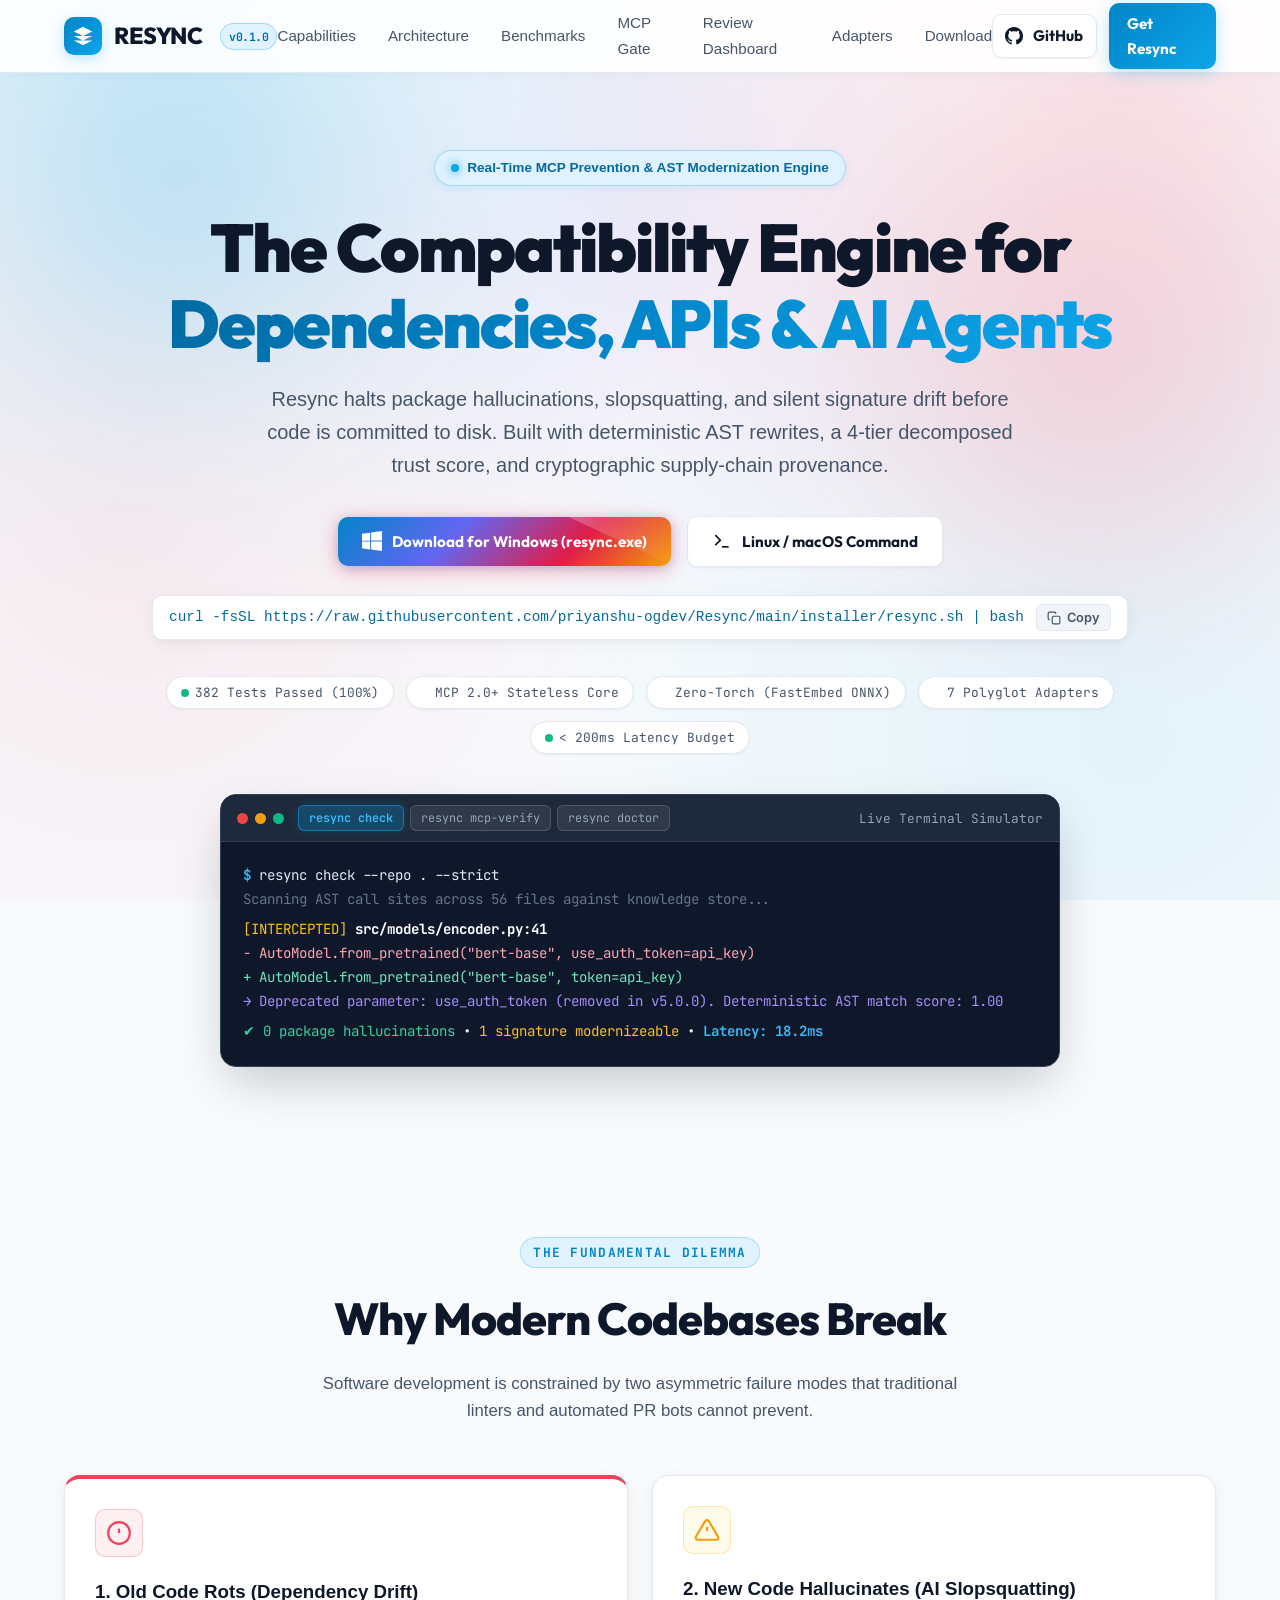
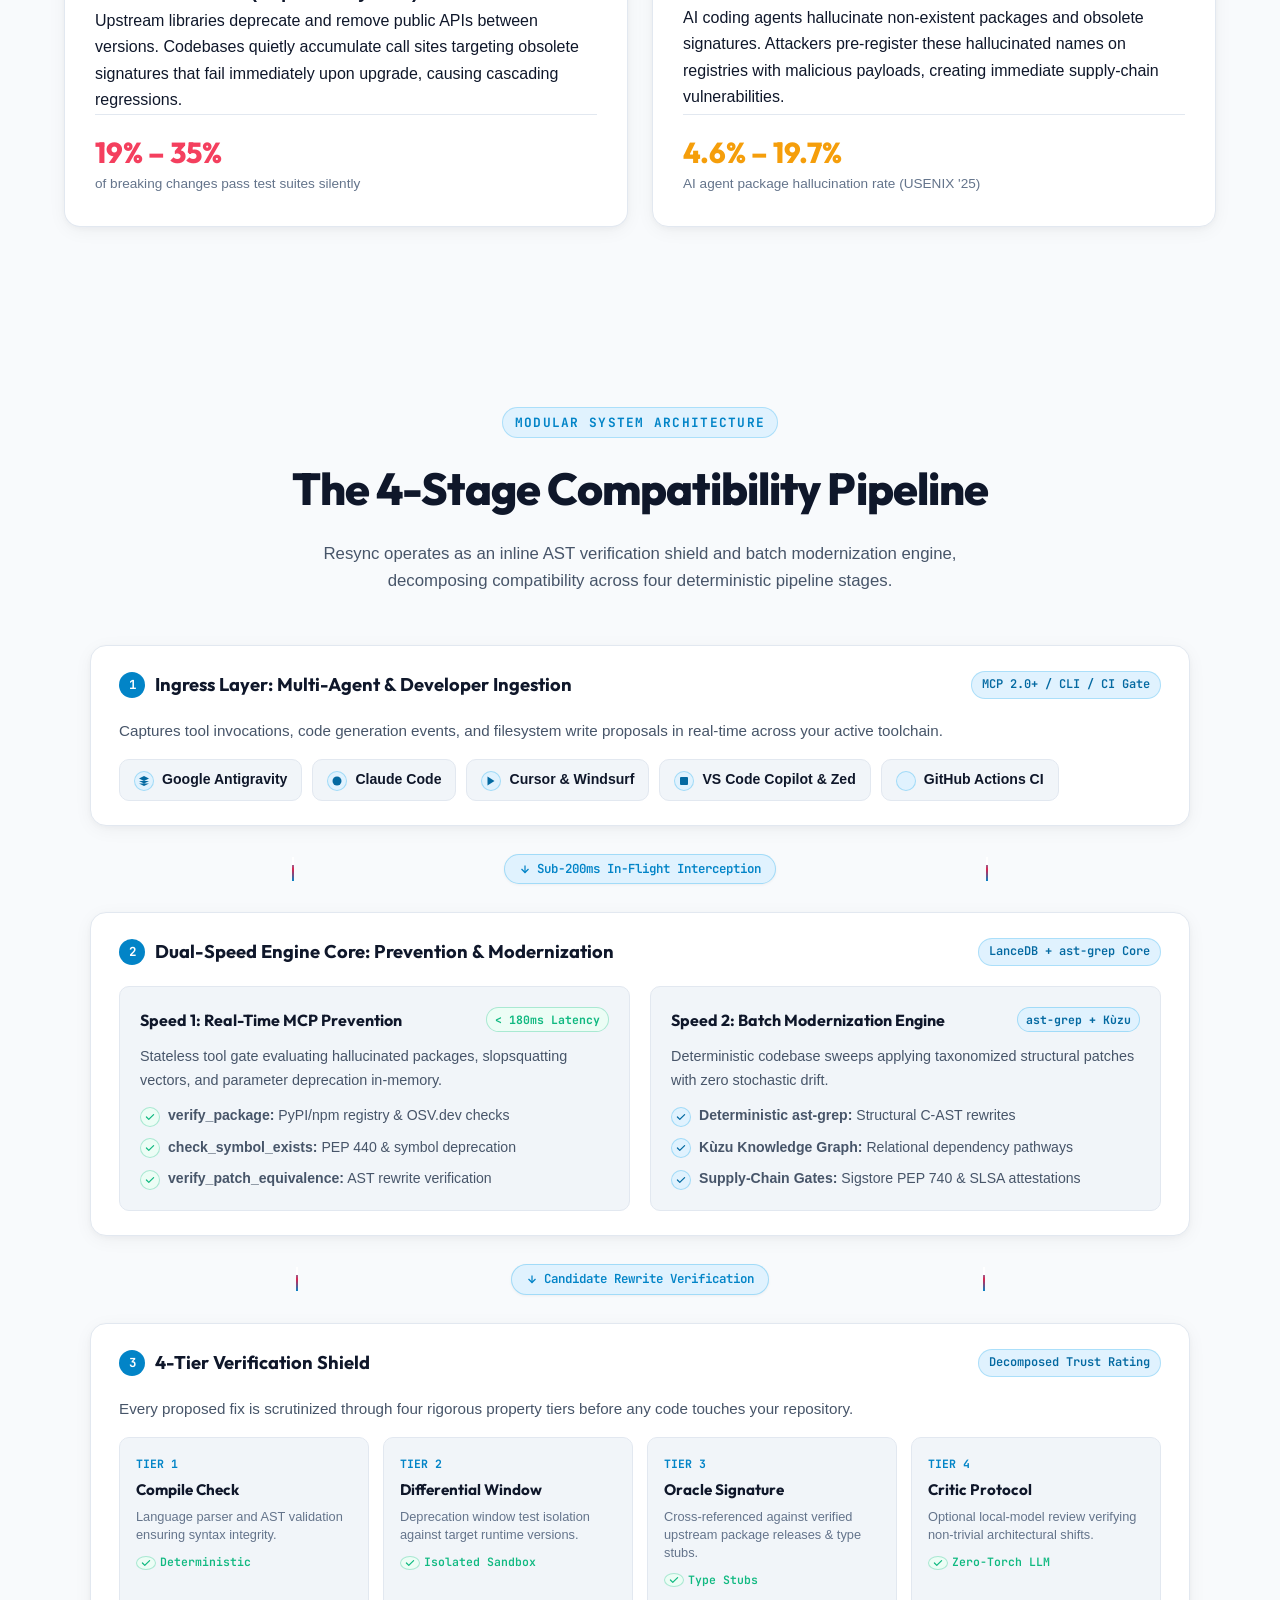
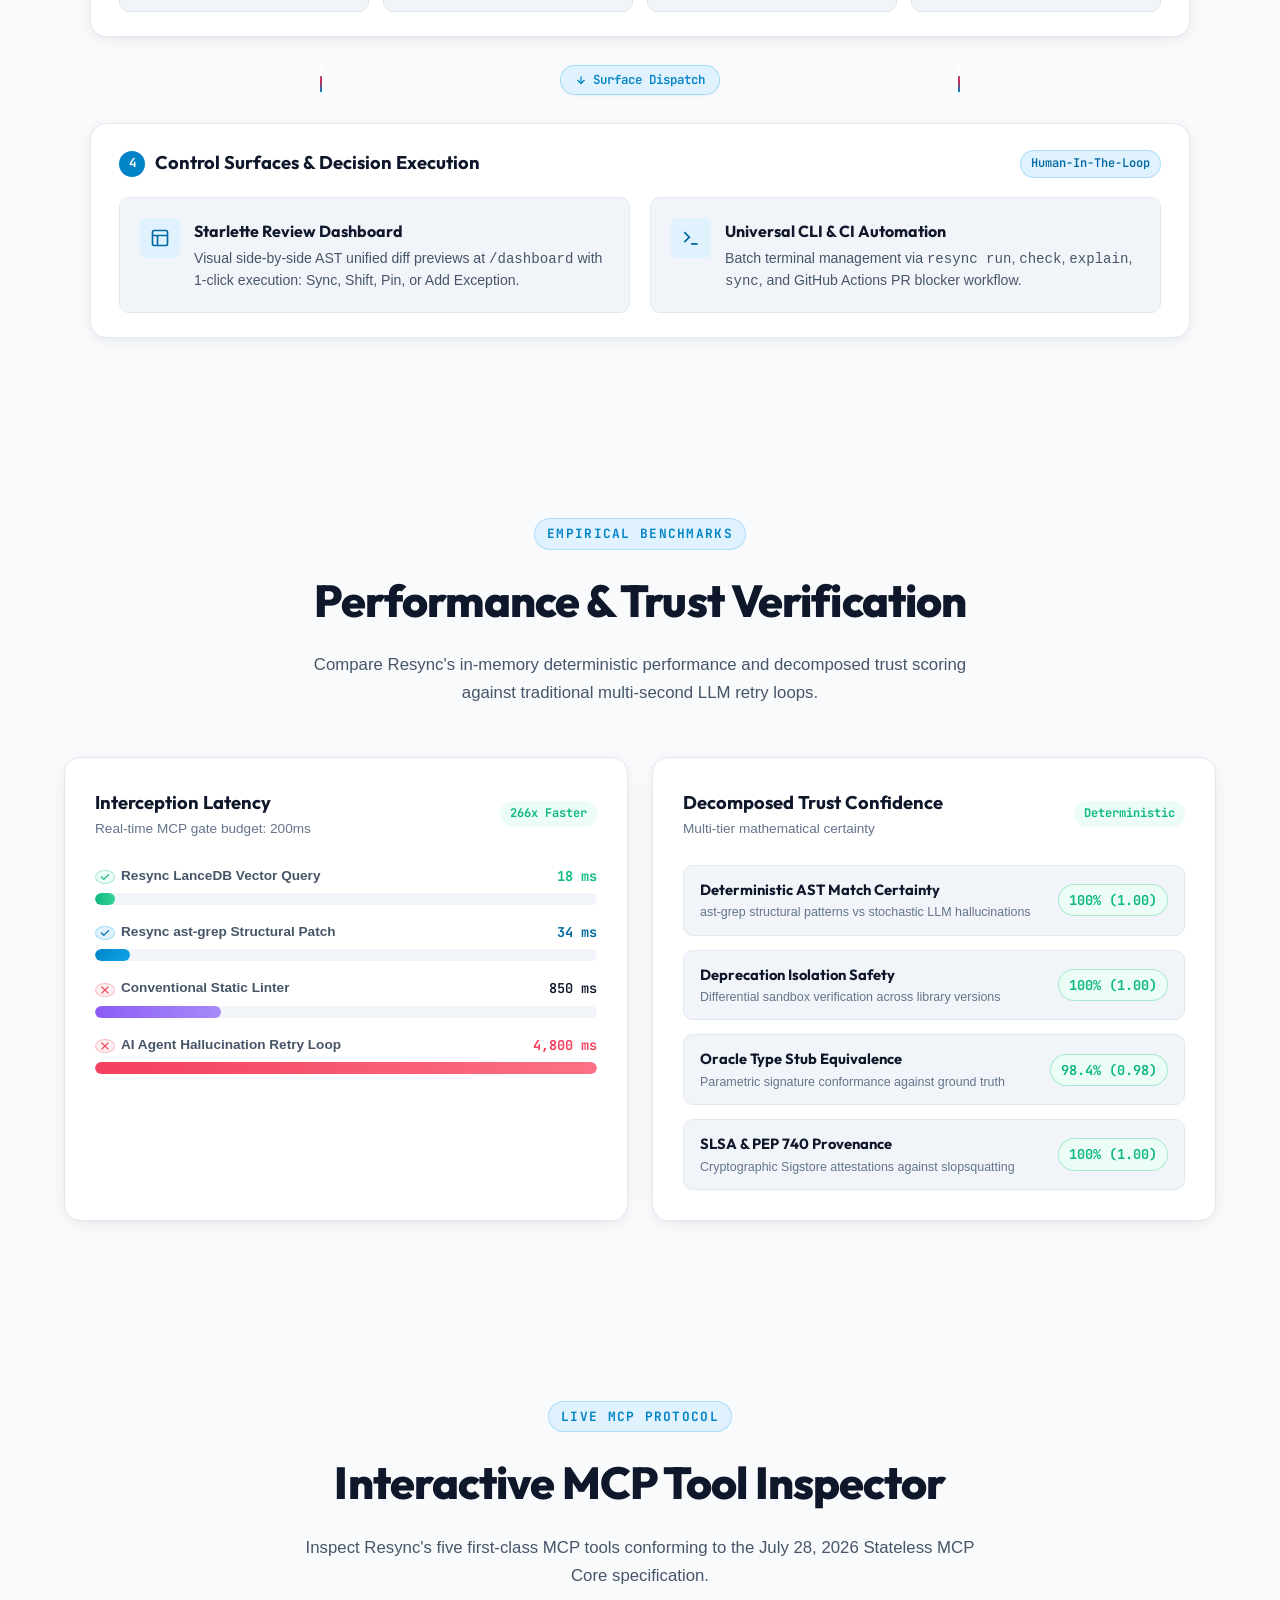
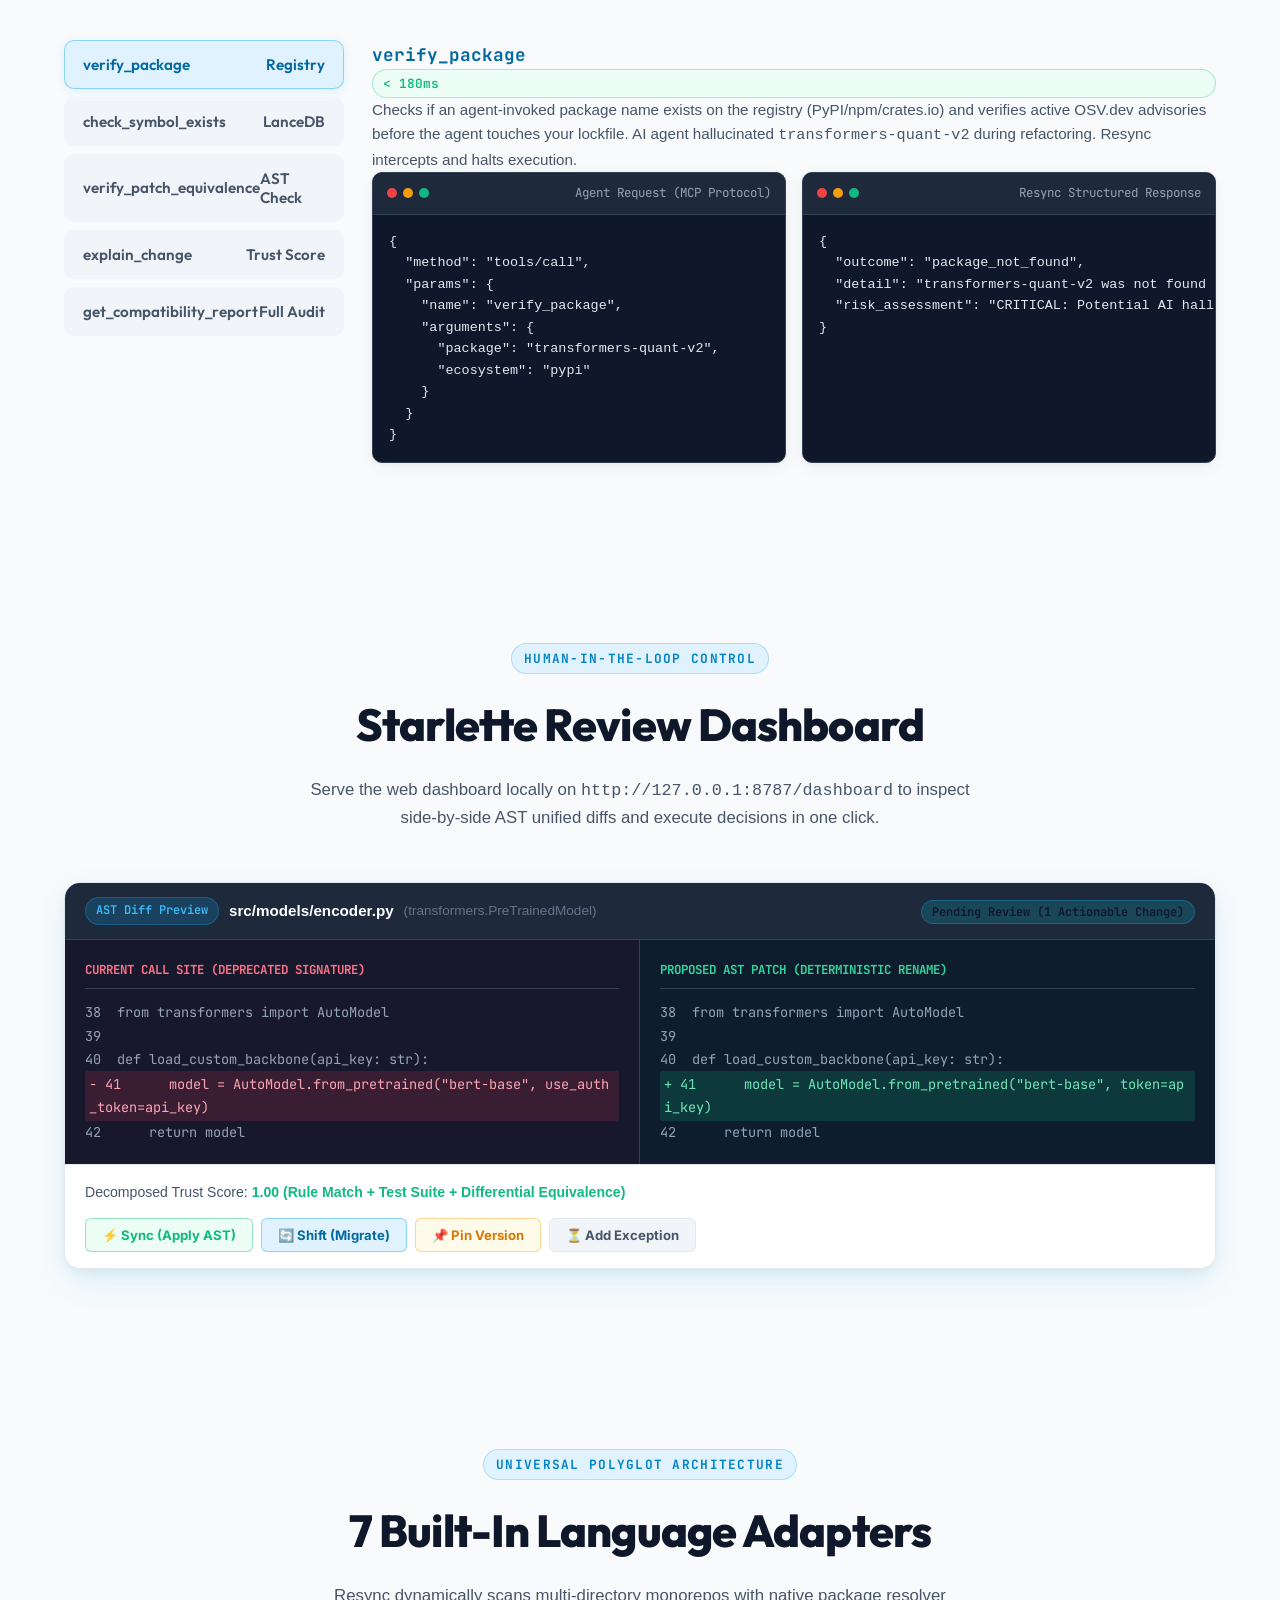
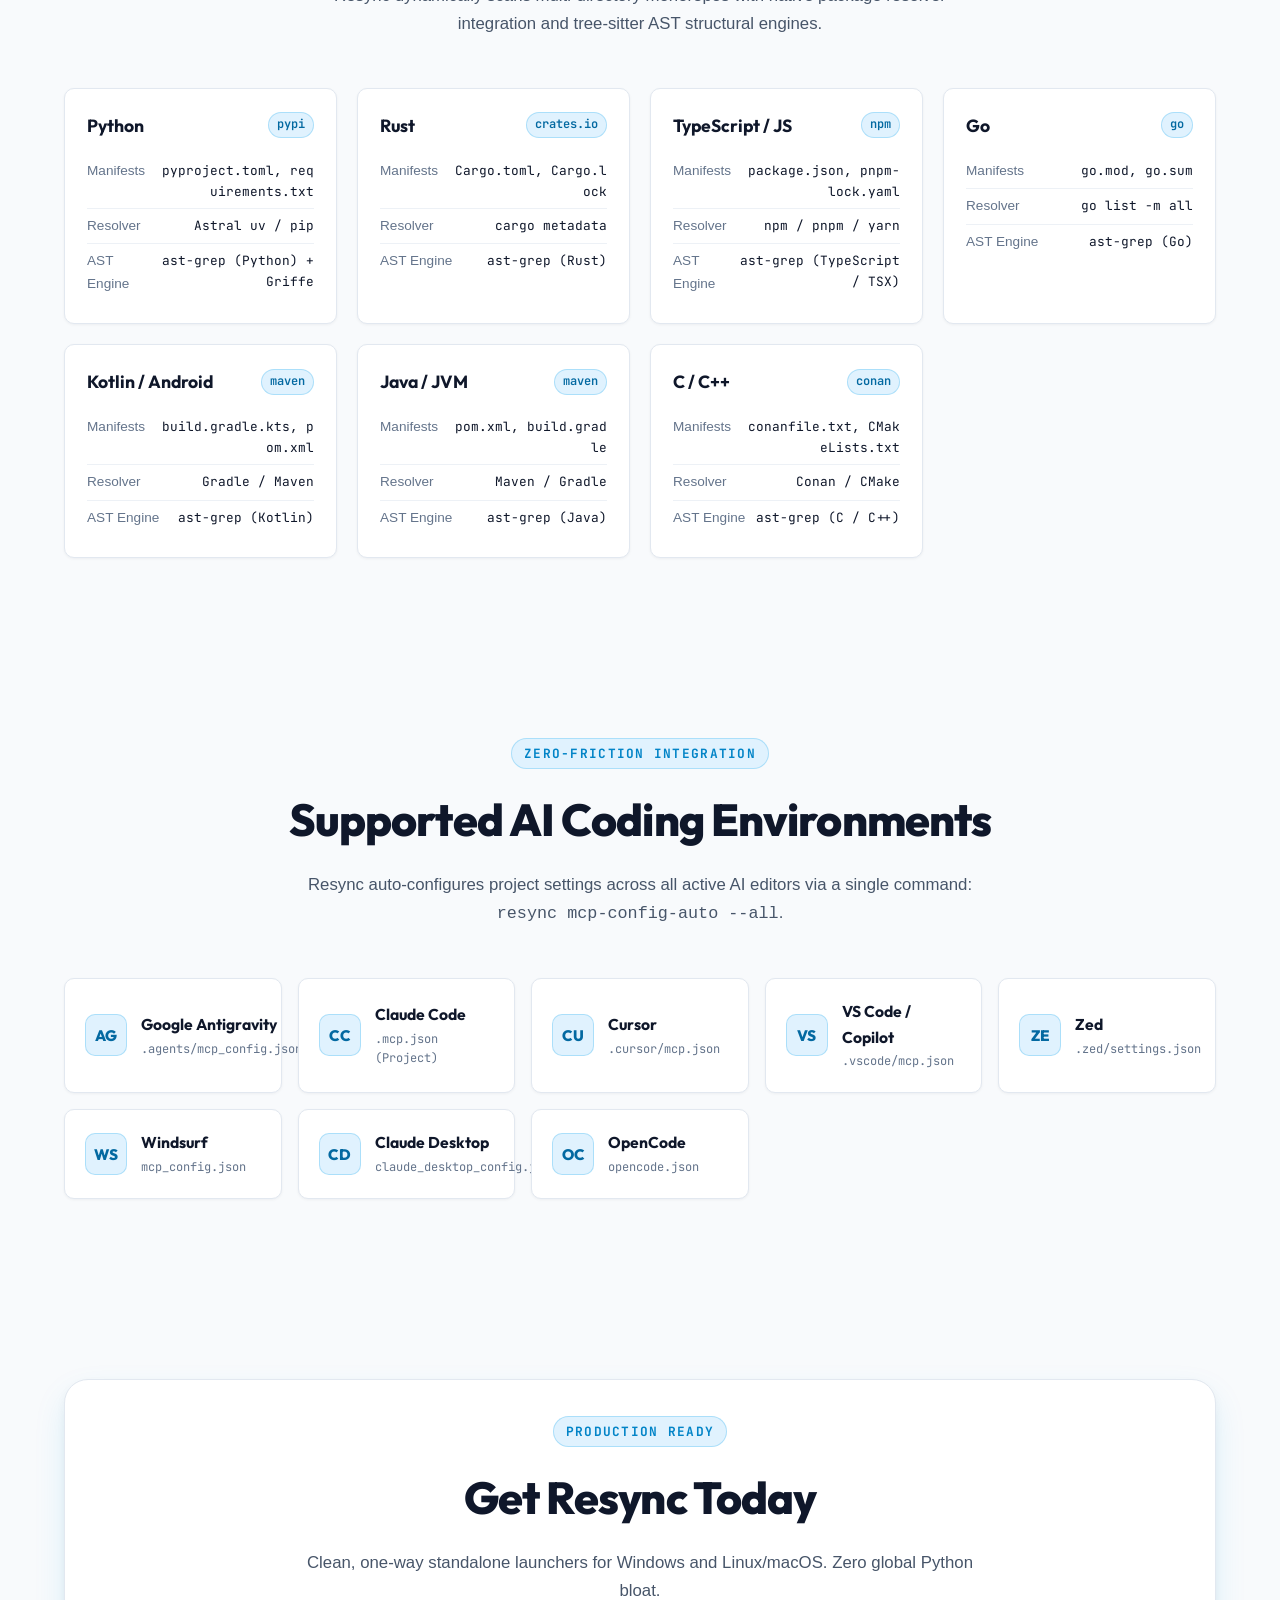
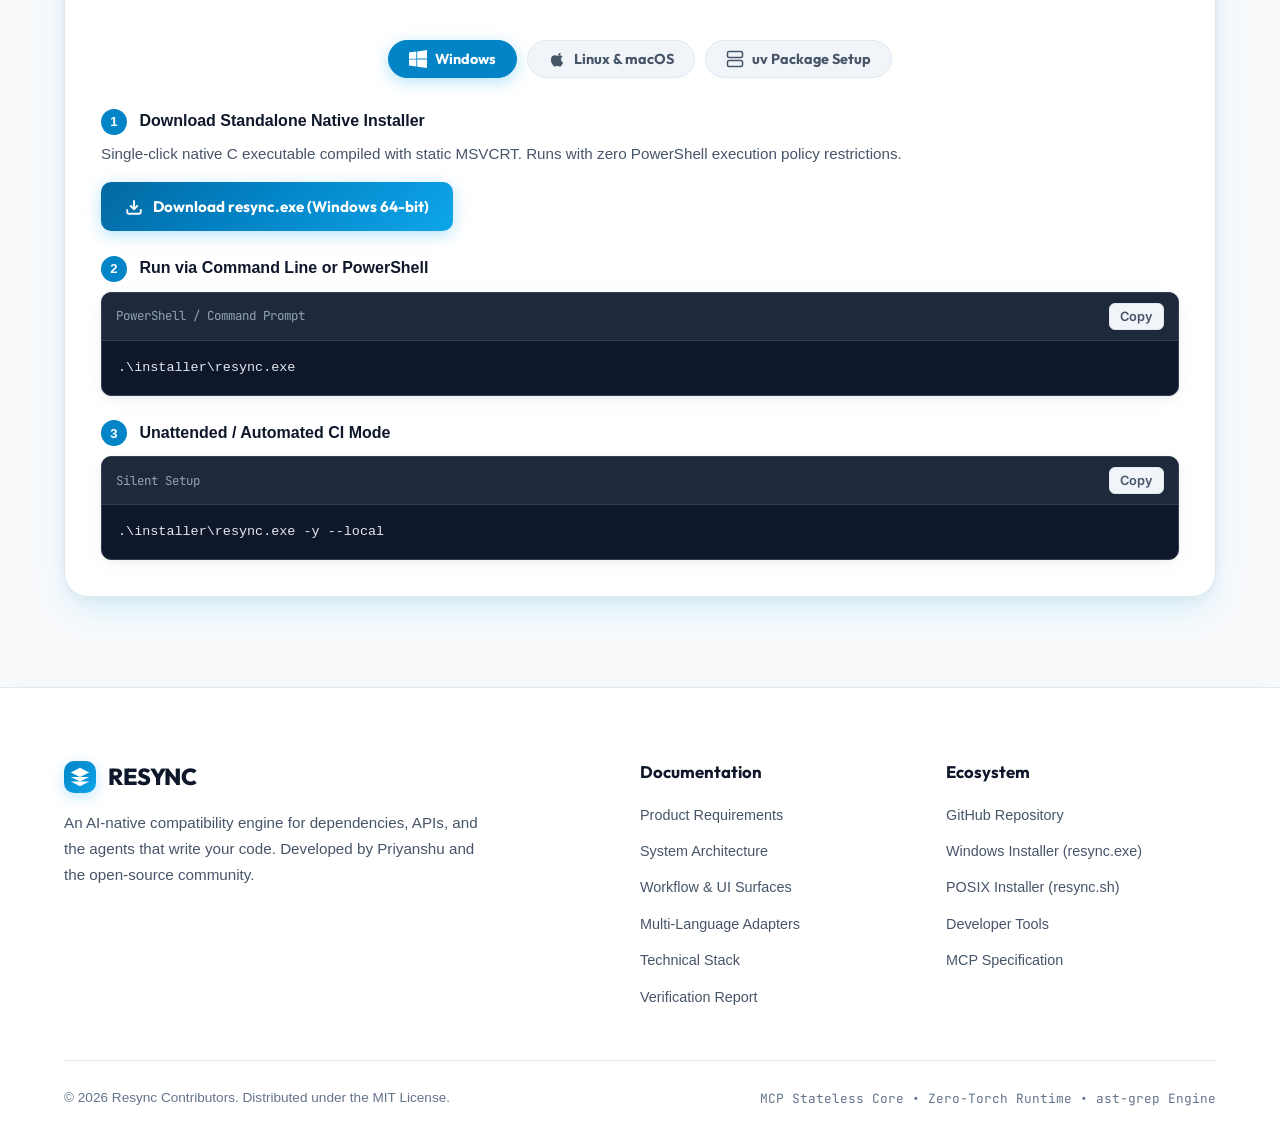
==== commit 3c5f68c8: "feat(ui-ux): add holographic foil effects, gradient reddish aurora, mobile nav drawer, and tablet op" ====
--- a/index.html
+++ b/index.html
@@ -2,7 +2,7 @@
 <html lang="en">
 <head>
   <meta charset="UTF-8">
-  <meta name="viewport" content="width=device-width, initial-scale=1.0">
+  <meta name="viewport" content="width=device-width, initial-scale=1.0, viewport-fit=cover">
   <title>Resync | AI-Native Dependency & API Compatibility Engine</title>
   <meta name="description" content="Sub-200ms real-time MCP prevention against AI package hallucination, slopsquatting, and silent API drift for modern codebases.">
   <meta property="og:title" content="Resync | AI-Native Dependency & API Compatibility Engine">
@@ -59,13 +59,44 @@
         <a href="#download-center" class="btn btn-primary" style="padding: 8px 18px;">
           Get Resync
         </a>
+        <button class="mobile-toggle-btn" id="mobile-toggle-btn" aria-label="Toggle navigation menu" aria-expanded="false">
+          <span></span>
+          <span></span>
+          <span></span>
+        </button>
       </div>
     </div>
   </header>
 
+  <!-- Mobile Navigation Drawer -->
+  <div class="mobile-nav-drawer" id="mobile-nav-drawer">
+    <ul class="mobile-nav-links">
+      <li><a href="#features" class="mobile-nav-link"><span>Capabilities</span> <span class="badge-icon blue"><svg width="10" height="10" viewBox="0 0 20 20" fill="currentColor"><path fill-rule="evenodd" d="M7.293 14.707a1 1 0 010-1.414L10.586 10 7.293 6.707a1 1 0 011.414-1.414l4 4a1 1 0 010 1.414l-4 4a1 1 0 01-1.414 0z" clip-rule="evenodd"/></svg></span></a></li>
+      <li><a href="#architecture" class="mobile-nav-link"><span>4-Stage Architecture</span> <span class="badge-icon blue"><svg width="10" height="10" viewBox="0 0 20 20" fill="currentColor"><path fill-rule="evenodd" d="M7.293 14.707a1 1 0 010-1.414L10.586 10 7.293 6.707a1 1 0 011.414-1.414l4 4a1 1 0 010 1.414l-4 4a1 1 0 01-1.414 0z" clip-rule="evenodd"/></svg></span></a></li>
+      <li><a href="#benchmarks" class="mobile-nav-link"><span>Benchmarks & Trust</span> <span class="badge-icon green"><svg width="10" height="10" viewBox="0 0 20 20" fill="currentColor"><path fill-rule="evenodd" d="M7.293 14.707a1 1 0 010-1.414L10.586 10 7.293 6.707a1 1 0 011.414-1.414l4 4a1 1 0 010 1.414l-4 4a1 1 0 01-1.414 0z" clip-rule="evenodd"/></svg></span></a></li>
+      <li><a href="#mcp-tools" class="mobile-nav-link"><span>MCP Gate (5 Tools)</span> <span class="badge-icon blue"><svg width="10" height="10" viewBox="0 0 20 20" fill="currentColor"><path fill-rule="evenodd" d="M7.293 14.707a1 1 0 010-1.414L10.586 10 7.293 6.707a1 1 0 011.414-1.414l4 4a1 1 0 010 1.414l-4 4a1 1 0 01-1.414 0z" clip-rule="evenodd"/></svg></span></a></li>
+      <li><a href="#dashboard" class="mobile-nav-link"><span>Review Dashboard</span> <span class="badge-icon blue"><svg width="10" height="10" viewBox="0 0 20 20" fill="currentColor"><path fill-rule="evenodd" d="M7.293 14.707a1 1 0 010-1.414L10.586 10 7.293 6.707a1 1 0 011.414-1.414l4 4a1 1 0 010 1.414l-4 4a1 1 0 01-1.414 0z" clip-rule="evenodd"/></svg></span></a></li>
+      <li><a href="#polyglot" class="mobile-nav-link"><span>7 Language Adapters</span> <span class="badge-icon blue"><svg width="10" height="10" viewBox="0 0 20 20" fill="currentColor"><path fill-rule="evenodd" d="M7.293 14.707a1 1 0 010-1.414L10.586 10 7.293 6.707a1 1 0 011.414-1.414l4 4a1 1 0 010 1.414l-4 4a1 1 0 01-1.414 0z" clip-rule="evenodd"/></svg></span></a></li>
+      <li><a href="#download-center" class="mobile-nav-link"><span>Download Center</span> <span class="badge-icon green"><svg width="10" height="10" viewBox="0 0 20 20" fill="currentColor"><path fill-rule="evenodd" d="M7.293 14.707a1 1 0 010-1.414L10.586 10 7.293 6.707a1 1 0 011.414-1.414l4 4a1 1 0 010 1.414l-4 4a1 1 0 01-1.414 0z" clip-rule="evenodd"/></svg></span></a></li>
+    </ul>
+    <div class="mobile-drawer-cta">
+      <a href="https://raw.githubusercontent.com/priyanshu-ogdev/Resync/main/installer/resync.exe" download="resync.exe" class="btn btn-glow-aurora">
+        Download for Windows (resync.exe)
+      </a>
+      <a href="https://github.com/priyanshu-ogdev/Resync" target="_blank" rel="noopener" class="btn btn-secondary">
+        GitHub Repository
+      </a>
+    </div>
+  </div>
+
   <!-- Hero Section -->
   <section class="hero-section text-center">
-    <div class="container">
+    <div class="ambient-aurora-wrap">
+      <div class="aurora-orb blue"></div>
+      <div class="aurora-orb rose"></div>
+    </div>
+
+    <div class="container" style="position: relative; z-index: 2;">
       <div class="hero-pill">
         <span class="hero-pill-pulse"></span>
         <span>Real-Time MCP Prevention & AST Modernization Engine</span>
@@ -81,7 +112,7 @@
       </p>
 
       <div class="hero-actions">
-        <a href="https://raw.githubusercontent.com/priyanshu-ogdev/Resync/main/installer/resync.exe" download="resync.exe" class="btn btn-glow">
+        <a href="https://raw.githubusercontent.com/priyanshu-ogdev/Resync/main/installer/resync.exe" download="resync.exe" class="btn btn-glow-aurora">
           <svg width="20" height="20" viewBox="0 0 24 24" fill="currentColor">
             <path d="M0 3.449L9.75 2.1v9.451H0m10.949-9.602L24 0v11.4h-13.05M0 12.6h9.75v9.451L0 20.699M10.949 12.6H24V24l-13.05-1.801"/>
           </svg>
@@ -130,6 +161,59 @@
           <span>&lt; 200ms Latency Budget</span>
         </div>
       </div>
+
+      <!-- Interactive Hero Terminal Simulator -->
+      <div class="terminal-window">
+        <div class="terminal-header">
+          <div class="terminal-header-left">
+            <div class="terminal-dots">
+              <span class="terminal-dot red"></span>
+              <span class="terminal-dot yellow"></span>
+              <span class="terminal-dot green"></span>
+            </div>
+            <div class="terminal-tabs">
+              <button class="terminal-tab-btn active" data-tab="check">resync check</button>
+              <button class="terminal-tab-btn" data-tab="mcp">resync mcp-verify</button>
+              <button class="terminal-tab-btn" data-tab="doctor">resync doctor</button>
+            </div>
+          </div>
+          <span class="terminal-title">Live Terminal Simulator</span>
+        </div>
+
+        <div class="terminal-body">
+          <!-- Panel 1: resync check -->
+          <div class="terminal-panel active" id="terminal-panel-check">
+            <div><span class="t-cyan">$</span> resync check --repo . --strict</div>
+            <div class="t-muted">Scanning AST call sites across 56 files against knowledge store...</div>
+            <div style="margin-top: 6px;"><span class="t-yellow">[INTERCEPTED]</span> <strong style="color: #fff;">src/models/encoder.py:41</strong></div>
+            <div style="color: #fda4af;">- AutoModel.from_pretrained("bert-base", use_auth_token=api_key)</div>
+            <div style="color: #6ee7b7;">+ AutoModel.from_pretrained("bert-base", token=api_key)</div>
+            <div class="t-purple">→ Deprecated parameter: use_auth_token (removed in v5.0.0). Deterministic AST match score: 1.00</div>
+            <div style="margin-top: 6px;"><span class="t-green">✔ 0 package hallucinations</span> • <span class="t-yellow">1 signature modernizeable</span> • <span class="t-cyan">Latency: 18.2ms</span></div>
+          </div>
+
+          <!-- Panel 2: resync mcp-verify -->
+          <div class="terminal-panel" id="terminal-panel-mcp">
+            <div><span class="t-cyan">$</span> resync mcp-verify --stdio</div>
+            <div class="t-muted">Testing MCP 2.0+ Stateless protocol handshake...</div>
+            <div class="t-green">✔ Stdio transport initialized (PID 9412)</div>
+            <div class="t-cyan">✔ 5 tools verified: [verify_package, check_symbol_exists, verify_patch_equivalence, explain_change, get_compatibility_report]</div>
+            <div class="t-green">✔ FastEmbed ONNX runtime verified (zero-torch active)</div>
+            <div class="t-green">✔ Active editors auto-configured: Antigravity, Claude Code, Cursor, Zed, VS Code</div>
+          </div>
+
+          <!-- Panel 3: resync doctor -->
+          <div class="terminal-panel" id="terminal-panel-doctor">
+            <div><span class="t-cyan">$</span> resync doctor</div>
+            <div class="t-muted">Verifying system prerequisites and polyglot adapters...</div>
+            <div class="t-green">✔ Python: 3.13.9 | uv: 0.12.17 | ast-grep: 0.45.3 native binary</div>
+            <div class="t-green">✔ Adapters detected: Python (pypi), Rust (crates.io), TypeScript (npm), Go (go), Kotlin (maven), Java (maven), C/C++ (conan)</div>
+            <div class="t-cyan">✔ Cryptographic provenance: Sigstore PEP 740 & SLSA attestations active</div>
+            <div class="t-green">✔ Health Status: ALL SYSTEMS OPERATIONAL (100%)</div>
+          </div>
+        </div>
+      </div>
+
     </div>
   </section>
 
@@ -145,7 +229,7 @@
       </div>
 
       <div class="problem-grid">
-        <div class="glass-card problem-card glow-cyan">
+        <div class="holo-card problem-card glow-cyan">
           <div class="problem-icon rose">
             <svg width="26" height="26" viewBox="0 0 24 24" fill="none" stroke="currentColor" stroke-width="2">
               <circle cx="12" cy="12" r="10"></circle>
@@ -163,7 +247,7 @@
           </div>
         </div>
 
-        <div class="glass-card problem-card glow-purple">
+        <div class="holo-card problem-card glow-crimson">
           <div class="problem-icon amber">
             <svg width="26" height="26" viewBox="0 0 24 24" fill="none" stroke="currentColor" stroke-width="2">
               <path d="M10.29 3.86L1.82 18a2 2 0 0 0 1.71 3h16.94a2 2 0 0 0 1.71-3L13.71 3.86a2 2 0 0 0-3.42 0z"></path>
@@ -197,7 +281,7 @@
 
       <div class="arch-container">
         <!-- Stage 1: Ingress Layer -->
-        <div class="arch-stage-card">
+        <div class="holo-card arch-stage-card">
           <div class="arch-stage-header">
             <div class="arch-stage-title-wrap">
               <span class="arch-stage-num">1</span>
@@ -243,7 +327,7 @@
         </div>
 
         <!-- Stage 2: Dual-Speed Engine Core -->
-        <div class="arch-stage-card">
+        <div class="holo-card arch-stage-card">
           <div class="arch-stage-header">
             <div class="arch-stage-title-wrap">
               <span class="arch-stage-num">2</span>
@@ -313,7 +397,7 @@
         </div>
 
         <!-- Stage 3: 4-Tier Verification Shield -->
-        <div class="arch-stage-card">
+        <div class="holo-card arch-stage-card">
           <div class="arch-stage-header">
             <div class="arch-stage-title-wrap">
               <span class="arch-stage-num">3</span>
@@ -375,7 +459,7 @@
         </div>
 
         <!-- Stage 4: Control Surfaces -->
-        <div class="arch-stage-card">
+        <div class="holo-card arch-stage-card">
           <div class="arch-stage-header">
             <div class="arch-stage-title-wrap">
               <span class="arch-stage-num">4</span>
@@ -422,7 +506,7 @@
 
       <div class="graph-grid">
         <!-- Benchmark 1: Latency Comparison -->
-        <div class="benchmark-card">
+        <div class="holo-card benchmark-card">
           <div class="benchmark-header">
             <div>
               <h3 class="benchmark-title">Interception Latency</h3>
@@ -487,7 +571,7 @@
         </div>
 
         <!-- Benchmark 2: Decomposed Trust Metrics -->
-        <div class="benchmark-card">
+        <div class="holo-card benchmark-card">
           <div class="benchmark-header">
             <div>
               <h3 class="benchmark-title">Decomposed Trust Confidence</h3>
--- a/style.css
+++ b/style.css
@@ -33,11 +33,16 @@
   --accent-blue-glow: rgba(14, 165, 233, 0.25);
   --accent-blue-subtle: rgba(14, 165, 233, 0.1);
 
-  /* Status Accents */
+  /* Status & Aurora Reddish Accents */
   --accent-green: #10b981;
   --accent-green-bg: #ecfdf5;
   --accent-rose: #f43f5e;
   --accent-rose-bg: #fff1f2;
+  --accent-crimson: #e11d48;
+  --accent-crimson-deep: #be123c;
+  --accent-coral: #fb7185;
+  --accent-rose-glow: rgba(244, 63, 94, 0.35);
+  --accent-crimson-subtle: rgba(225, 29, 72, 0.08);
   --accent-amber: #f59e0b;
   --accent-amber-bg: #fffbeb;
   --accent-purple: #8b5cf6;
@@ -52,6 +57,10 @@
   /* Gradients */
   --grad-hero: linear-gradient(135deg, #0369a1 0%, #0284c7 45%, #0ea5e9 100%);
   --grad-blue: linear-gradient(135deg, #0284c7 0%, #0ea5e9 100%);
+  --grad-crimson: linear-gradient(135deg, #e11d48 0%, #f43f5e 50%, #fb7185 100%);
+  --grad-aurora: linear-gradient(135deg, #0284c7 0%, #6366f1 35%, #e11d48 70%, #f59e0b 100%);
+  --grad-holo-border: linear-gradient(90deg, #0ea5e9, #8b5cf6, #f43f5e, #10b981, #0ea5e9);
+  --grad-holo-sheen: linear-gradient(115deg, transparent 20%, rgba(255, 255, 255, 0.7) 45%, rgba(14, 165, 233, 0.25) 50%, rgba(244, 63, 94, 0.25) 55%, transparent 75%);
   --grad-card: linear-gradient(180deg, #ffffff 0%, #f8fafc 100%);
   --grad-gray-header: linear-gradient(180deg, #ffffff 0%, #f1f5f9 100%);
   --grad-dark-code: linear-gradient(180deg, #0f172a 0%, #131d35 100%);
@@ -61,6 +70,8 @@
   --shadow-card: 0 4px 20px -2px rgba(15, 23, 42, 0.06), 0 2px 6px -1px rgba(15, 23, 42, 0.04);
   --shadow-card-hover: 0 14px 34px -4px rgba(14, 165, 233, 0.15), 0 4px 12px -2px rgba(15, 23, 42, 0.06);
   --shadow-button: 0 4px 16px rgba(14, 165, 233, 0.3);
+  --shadow-holo: 0 12px 36px -4px rgba(14, 165, 233, 0.22), 0 8px 18px -4px rgba(225, 29, 72, 0.16);
+  --shadow-glow-crimson: 0 8px 26px -2px rgba(225, 29, 72, 0.35);
   --shadow-dropdown: 0 20px 40px -8px rgba(15, 23, 42, 0.12);
 
   /* Typography */
@@ -102,10 +113,11 @@
   width: 100%;
   overflow-x: hidden;
   background-image:
-    radial-gradient(ellipse at 50% -15%, rgba(14, 165, 233, 0.12) 0%, transparent 65%),
-    radial-gradient(circle at 85% 15%, rgba(99, 102, 241, 0.05) 0%, transparent 40%),
-    radial-gradient(circle at 15% 45%, rgba(56, 189, 248, 0.08) 0%, transparent 35%),
-    radial-gradient(circle at 80% 75%, rgba(14, 165, 233, 0.06) 0%, transparent 45%);
+    radial-gradient(circle at 12% -5%, rgba(14, 165, 233, 0.15) 0%, transparent 45%),
+    radial-gradient(circle at 88% 10%, rgba(244, 63, 94, 0.12) 0%, transparent 45%),
+    radial-gradient(circle at 50% 28%, rgba(139, 92, 246, 0.08) 0%, transparent 40%),
+    radial-gradient(circle at 10% 60%, rgba(225, 29, 72, 0.07) 0%, transparent 42%),
+    radial-gradient(circle at 88% 82%, rgba(14, 165, 233, 0.09) 0%, transparent 45%);
   background-attachment: fixed;
 }
 
@@ -240,10 +252,130 @@
   gap: 12px;
 }
 
+/* Mobile Toggle Button */
+.mobile-toggle-btn {
+  display: none;
+  background: #ffffff;
+  border: 1px solid var(--border-subtle);
+  border-radius: var(--radius-md);
+  width: 42px;
+  height: 42px;
+  min-width: 42px;
+  cursor: pointer;
+  align-items: center;
+  justify-content: center;
+  flex-direction: column;
+  gap: 5px;
+  padding: 0;
+  box-shadow: var(--shadow-sm);
+  transition: var(--transition-fast);
+  z-index: 1001;
+}
+
+.mobile-toggle-btn span {
+  width: 20px;
+  height: 2px;
+  background-color: var(--text-primary);
+  border-radius: var(--radius-pill);
+  transition: var(--transition-fast);
+}
+
+.mobile-toggle-btn.active span:nth-child(1) {
+  transform: translateY(7px) rotate(45deg);
+}
+
+.mobile-toggle-btn.active span:nth-child(2) {
+  opacity: 0;
+  transform: scaleX(0);
+}
+
+.mobile-toggle-btn.active span:nth-child(3) {
+  transform: translateY(-7px) rotate(-45deg);
+}
+
+/* Slide-Down Glassmorphic Mobile Drawer */
+.mobile-nav-drawer {
+  position: fixed;
+  top: 72px;
+  left: 0;
+  right: 0;
+  background: rgba(255, 255, 255, 0.96);
+  backdrop-filter: blur(25px);
+  -webkit-backdrop-filter: blur(25px);
+  border-bottom: 1px solid var(--border-subtle);
+  box-shadow: var(--shadow-dropdown);
+  padding: 22px 20px;
+  display: flex;
+  flex-direction: column;
+  gap: 14px;
+  transform: translateY(-130%);
+  opacity: 0;
+  visibility: hidden;
+  transition: transform 0.35s cubic-bezier(0.16, 1, 0.3, 1), opacity 0.25s ease, visibility 0.25s ease;
+  z-index: 999;
+  max-height: calc(100vh - 72px);
+  overflow-y: auto;
+}
+
+.mobile-nav-drawer.open {
+  transform: translateY(0);
+  opacity: 1;
+  visibility: visible;
+}
+
+.mobile-nav-links {
+  list-style: none;
+  display: flex;
+  flex-direction: column;
+  gap: 8px;
+}
+
+.mobile-nav-link {
+  display: flex;
+  align-items: center;
+  justify-content: space-between;
+  padding: 12px 16px;
+  border-radius: var(--radius-md);
+  text-decoration: none;
+  font-family: var(--font-heading);
+  font-weight: 700;
+  font-size: 1.05rem;
+  color: var(--text-primary);
+  background: var(--bg-secondary);
+  border: 1px solid var(--border-subtle);
+  transition: var(--transition-fast);
+}
+
+.mobile-nav-link:hover, .mobile-nav-link:active {
+  background: var(--accent-ice);
+  color: var(--accent-blue-deep);
+  border-color: var(--accent-sky);
+}
+
+.mobile-drawer-cta {
+  display: flex;
+  flex-direction: column;
+  gap: 10px;
+  margin-top: 6px;
+  padding-top: 14px;
+  border-top: 1px solid var(--border-subtle);
+}
+
+.mobile-drawer-cta .btn {
+  width: 100%;
+  min-height: 44px;
+}
+
 @media (max-width: 860px) {
   .nav-links {
     display: none;
   }
+  .mobile-toggle-btn {
+    display: flex;
+  }
+  .nav-cta .btn-primary {
+    display: none;
+  }
 }
 
 @media (max-width: 520px) {
@@ -251,13 +383,60 @@
     display: none;
   }
   .navbar-inner {
-    height: 62px;
+    height: 64px;
+  }
+  .mobile-nav-drawer {
+    top: 64px;
+    padding: 16px;
   }
   .brand-logo {
     font-size: 1.25rem;
   }
   .brand-tag {
     display: none;
+  }
+}
+
+/* Tablet Optimizations (iPad & Tablets) */
+@media (min-width: 641px) and (max-width: 1024px) {
+  .container {
+    padding: 0 20px;
+  }
+  .dual-engine-grid {
+    grid-template-columns: 1fr 1fr;
+    gap: 16px;
+  }
+  .graph-grid {
+    grid-template-columns: 1fr;
+    gap: 20px;
+  }
+  .tier-grid {
+    grid-template-columns: 1fr 1fr;
+    gap: 14px;
+  }
+  .surface-grid {
+    grid-template-columns: 1fr 1fr;
+    gap: 16px;
+  }
+  .adapters-grid, .polyglot-grid {
+    grid-template-columns: repeat(2, 1fr);
+  }
+  .agents-grid, .agent-grid {
+    grid-template-columns: repeat(3, 1fr);
+  }
+  .footer-grid {
+    grid-template-columns: 1fr 1fr;
+  }
+}
+
+/* Touch Targets on Mobile/Tablet */
+@media (pointer: coarse) {
+  .btn, .tool-btn, .tab-btn, .mobile-nav-link, .btn-action {
+    min-height: 44px;
+  }
+  .copy-btn {
+    min-height: 38px;
+    padding: 6px 12px;
   }
 }
 
@@ -313,6 +492,155 @@
 .btn-glow:hover {
   transform: translateY(-2px);
   box-shadow: 0 8px 28px rgba(14, 165, 233, 0.4);
+}
+
+/* Radiant Crimson-Aurora Button with Holo Glow */
+.btn-glow-aurora {
+  background: var(--grad-aurora);
+  color: #ffffff;
+  box-shadow: 0 4px 20px rgba(225, 29, 72, 0.35), 0 2px 8px rgba(14, 165, 233, 0.25);
+  position: relative;
+  overflow: hidden;
+  border: none;
+}
+
+.btn-glow-aurora:hover {
+  transform: translateY(-2px);
+  box-shadow: 0 6px 30px rgba(225, 29, 72, 0.5), 0 4px 16px rgba(14, 165, 233, 0.4);
+}
+
+.btn-glow-aurora::after {
+  content: '';
+  position: absolute;
+  top: -50%;
+  left: -50%;
+  width: 200%;
+  height: 200%;
+  background: linear-gradient(60deg, transparent 30%, rgba(255, 255, 255, 0.3) 50%, transparent 70%);
+  transform: rotate(25deg) translateY(-100%);
+  transition: transform 0.6s ease;
+}
+
+.btn-glow-aurora:hover::after {
+  transform: rotate(25deg) translateY(100%);
+}
+
+/* ==========================================================================
+   HOLOGRAPHIC FOIL & CHROMATIC SHEEN SYSTEM
+   ========================================================================== */
+.holo-card {
+  position: relative;
+  background: var(--bg-card);
+  border-radius: var(--radius-lg);
+  border: 1px solid var(--border-subtle);
+  box-shadow: var(--shadow-card);
+  overflow: hidden;
+  transition: var(--transition-smooth);
+  isolation: isolate;
+}
+
+/* Luminous Cursor Spotlight */
+.holo-card::before {
+  content: '';
+  position: absolute;
+  inset: 0;
+  background: radial-gradient(
+    600px circle at var(--spotlight-x, 50%) var(--spotlight-y, 50%),
+    rgba(255, 255, 255, 0.6),
+    rgba(14, 165, 233, 0.12) 25%,
+    rgba(225, 29, 72, 0.1) 45%,
+    transparent 70%
+  );
+  opacity: 0;
+  transition: opacity 0.35s ease;
+  pointer-events: none;
+  z-index: 1;
+}
+
+.holo-card:hover::before {
+  opacity: 1;
+}
+
+/* Holographic Iridescent Border Shimmer */
+.holo-card::after {
+  content: '';
+  position: absolute;
+  inset: 0;
+  border-radius: inherit;
+  padding: 1.5px;
+  background: var(--grad-holo-border);
+  -webkit-mask: linear-gradient(#fff 0 0) content-box, linear-gradient(#fff 0 0);
+  -webkit-mask-composite: xor;
+  mask-composite: exclude;
+  pointer-events: none;
+  opacity: 0;
+  transition: opacity 0.4s ease;
+  background-size: 300% 300%;
+  animation: holoBorderShimmer 8s linear infinite;
+  z-index: 2;
+}
+
+.holo-card:hover::after {
+  opacity: 1;
+}
+
+.holo-card:hover {
+  transform: translateY(-4px);
+  box-shadow: var(--shadow-holo);
+  border-color: transparent;
+}
+
+@keyframes holoBorderShimmer {
+  0% { background-position: 0% 50%; }
+  50% { background-position: 100% 50%; }
+  100% { background-position: 0% 50%; }
+}
+
+/* Ambient Aurora Glow Layer */
+.ambient-aurora-wrap {
+  position: absolute;
+  inset: 0;
+  overflow: hidden;
+  pointer-events: none;
+  z-index: 0;
+}
+
+.aurora-orb {
+  position: absolute;
+  border-radius: 50%;
+  filter: blur(80px);
+  opacity: 0.55;
+  will-change: transform;
+}
+
+.aurora-orb.blue {
+  width: 520px;
+  height: 520px;
+  top: -80px;
+  left: -80px;
+  background: radial-gradient(circle, rgba(14, 165, 233, 0.4) 0%, rgba(2, 132, 199, 0) 70%);
+  animation: floatAurora1 16s ease-in-out infinite alternate;
+}
+
+.aurora-orb.rose {
+  width: 580px;
+  height: 580px;
+  top: 60px;
+  right: -100px;
+  background: radial-gradient(circle, rgba(244, 63, 94, 0.35) 0%, rgba(225, 29, 72, 0) 70%);
+  animation: floatAurora2 20s ease-in-out infinite alternate;
+}
+
+@keyframes floatAurora1 {
+  0% { transform: translate(0, 0) scale(1); }
+  50% { transform: translate(60px, 40px) scale(1.08); }
+  100% { transform: translate(-30px, 60px) scale(0.95); }
+}
+
+@keyframes floatAurora2 {
+  0% { transform: translate(0, 0) scale(1); }
+  50% { transform: translate(-50px, -40px) scale(1.1); }
+  100% { transform: translate(40px, -30px) scale(0.92); }
 }
 
 /* Hero Section */
@@ -498,11 +826,19 @@
 
 .terminal-header {
   background: #1e293b;
-  padding: 12px 18px;
+  padding: 10px 16px;
   display: flex;
   align-items: center;
   justify-content: space-between;
   border-bottom: 1px solid #334155;
+  flex-wrap: wrap;
+  gap: 10px;
+}
+
+.terminal-header-left {
+  display: flex;
+  align-items: center;
+  gap: 14px;
 }
 
 .terminal-dots {
@@ -521,10 +857,56 @@
 .terminal-dot.yellow { background: #f59e0b; }
 .terminal-dot.green { background: #10b981; }
 
+.terminal-tabs {
+  display: flex;
+  align-items: center;
+  gap: 6px;
+  flex-wrap: wrap;
+}
+
+.terminal-tab-btn {
+  background: rgba(255, 255, 255, 0.08);
+  border: 1px solid rgba(255, 255, 255, 0.14);
+  color: #94a3b8;
+  font-family: var(--font-mono);
+  font-size: 0.74rem;
+  padding: 4px 10px;
+  border-radius: var(--radius-sm);
+  cursor: pointer;
+  transition: var(--transition-fast);
+}
+
+.terminal-tab-btn:hover {
+  background: rgba(255, 255, 255, 0.16);
+  color: #f8fafc;
+}
+
+.terminal-tab-btn.active {
+  background: rgba(14, 165, 233, 0.25);
+  border-color: rgba(14, 165, 233, 0.5);
+  color: #38bdf8;
+  font-weight: 600;
+  box-shadow: 0 0 10px rgba(14, 165, 233, 0.2);
+}
+
 .terminal-title {
   font-family: var(--font-mono);
   font-size: 0.8rem;
   color: #94a3b8;
+}
+
+.terminal-panel {
+  display: none;
+}
+
+.terminal-panel.active {
+  display: block;
+  animation: panelFadeIn 0.25s ease-in-out;
+}
+
+@keyframes panelFadeIn {
+  from { opacity: 0; transform: translateY(3px); }
+  to { opacity: 1; transform: translateY(0); }
 }
 
 .terminal-body {
@@ -910,10 +1292,30 @@
 }
 
 .arch-connector-line {
-  height: 20px;
+  height: 24px;
   width: 2px;
-  background: linear-gradient(180deg, var(--accent-sky), var(--accent-blue));
+  background: linear-gradient(180deg, var(--accent-sky), var(--accent-crimson), var(--accent-blue));
   margin: 0 auto;
+  position: relative;
+  overflow: hidden;
+}
+
+.arch-connector-line::after {
+  content: '';
+  position: absolute;
+  top: 0;
+  left: 0;
+  right: 0;
+  height: 8px;
+  background: #ffffff;
+  box-shadow: 0 0 6px #ffffff, 0 0 10px var(--accent-sky), 0 0 14px var(--accent-crimson);
+  animation: pulseConnector 2.2s ease-in-out infinite;
+}
+
+@keyframes pulseConnector {
+  0% { transform: translateY(-10px); opacity: 0; }
+  30% { opacity: 1; }
+  100% { transform: translateY(26px); opacity: 0; }
 }
 
 .arch-connector-pill {
